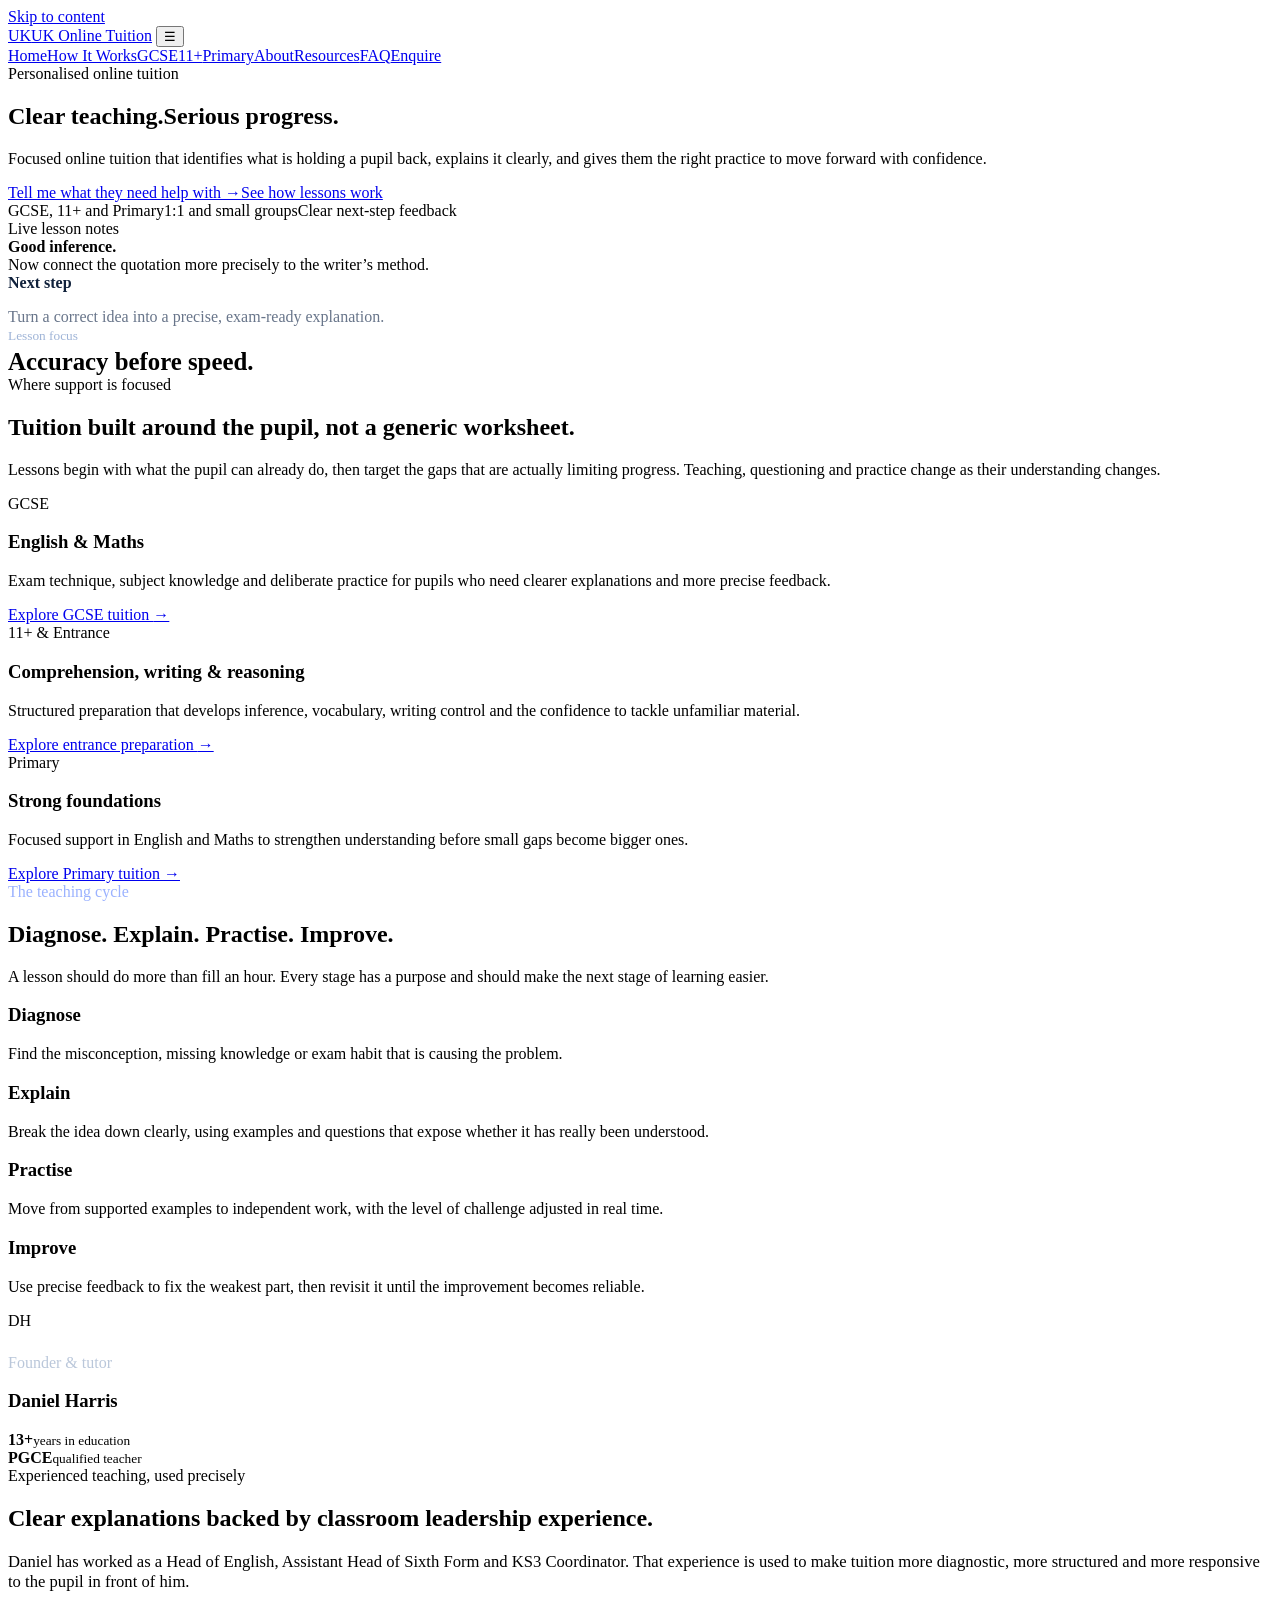
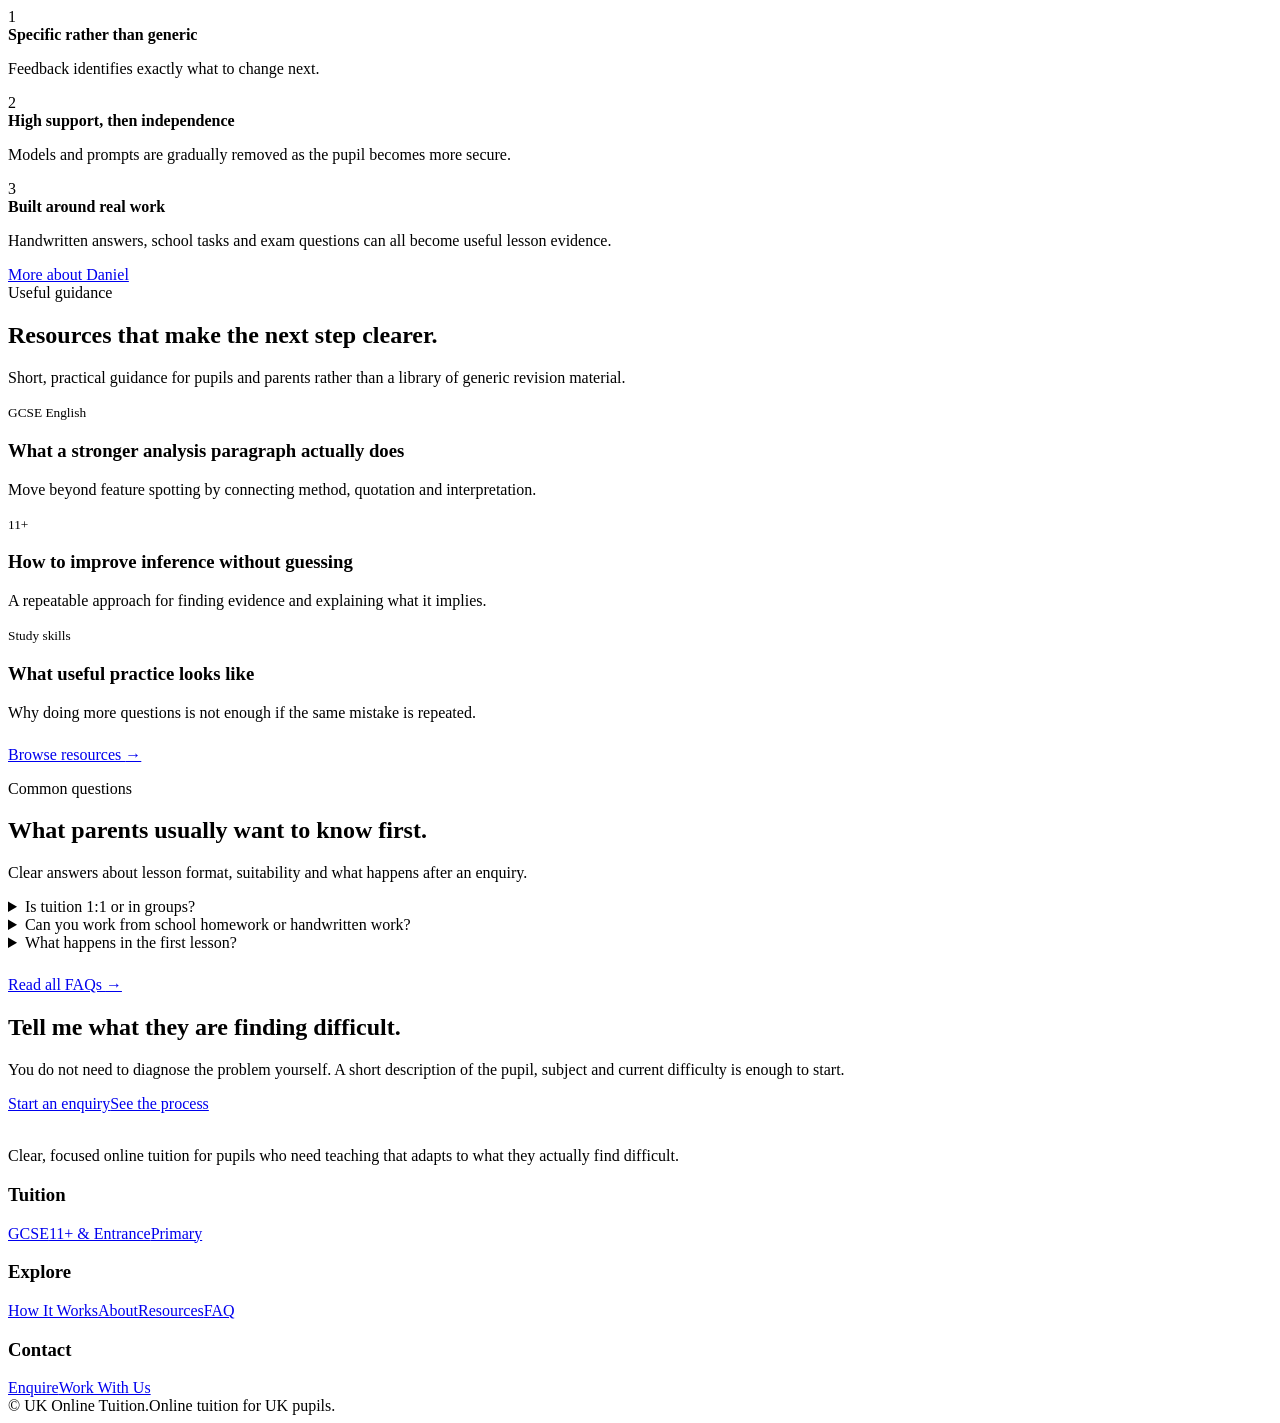
==== index.html @ 7f493481 "Add standalone homepage" ====
<!doctype html><html lang="en-GB"><head>
<meta charset="utf-8"><meta name="viewport" content="width=device-width,initial-scale=1">
<title>Online Tuition UK | GCSE, 11+ & Primary | UK Online Tuition</title><meta name="description" content="Personalised online tuition for UK pupils across GCSE, 11+ and Primary, with clear explanations, deliberate practice and precise next-step feedback.">
<meta name="robots" content="noindex,nofollow">
<link rel="canonical" href="https://www.ukonlinetuition.co.uk/">
<meta property="og:type" content="website"><meta property="og:title" content="Online Tuition UK | GCSE, 11+ & Primary | UK Online Tuition"><meta property="og:description" content="Personalised online tuition for UK pupils across GCSE, 11+ and Primary, with clear explanations, deliberate practice and precise next-step feedback."><meta property="og:url" content="https://www.ukonlinetuition.co.uk/">
<meta name="twitter:card" content="summary"><meta name="twitter:title" content="Online Tuition UK | GCSE, 11+ & Primary | UK Online Tuition"><meta name="twitter:description" content="Personalised online tuition for UK pupils across GCSE, 11+ and Primary, with clear explanations, deliberate practice and precise next-step feedback.">
<link rel="stylesheet" href="assets/styles.css"><meta name="theme-color" content="#10213b">
<script type="application/ld+json">{"@context":"https://schema.org","@type":"EducationalOrganization","name":"UK Online Tuition","url":"https://www.ukonlinetuition.co.uk/","description":"Personalised online tuition for UK pupils across GCSE, 11+ and Primary."}</script>
</head><body><a class="skip-link" href="#main">Skip to content</a>
<header class="site-header"><div class="container nav-wrap">
<a class="brand" href="./"><span class="brand-mark">UK</span><span>UK Online Tuition</span></a>
<button class="menu-toggle" aria-expanded="false" aria-controls="main-nav" aria-label="Open navigation">☰</button>
<nav class="main-nav" id="main-nav" aria-label="Main navigation"><a href="./" aria-current="page">Home</a><a href="how-it-works/">How It Works</a><a href="gcse/">GCSE</a><a href="11-plus/">11+</a><a href="primary/">Primary</a><a href="about/">About</a><a href="resources/">Resources</a><a href="faq/">FAQ</a><a class="nav-cta" href="contact/">Enquire</a></nav>
</div></header><main id="main">
<section class="hero"><div class="container hero-grid"><div class="reveal"><div class="eyebrow">Personalised online tuition</div><h1>Clear teaching.<span>Serious progress.</span></h1><p class="lede">Focused online tuition that identifies what is holding a pupil back, explains it clearly, and gives them the right practice to move forward with confidence.</p><div class="hero-actions"><a class="btn btn-primary" href="contact/">Tell me what they need help with →</a><a class="btn btn-secondary" href="how-it-works/">See how lessons work</a></div><div class="micro-proof"><span>GCSE, 11+ and Primary</span><span>1:1 and small groups</span><span>Clear next-step feedback</span></div></div>
<div class="workspace reveal delay-1" aria-label="Illustration of an online tuition workspace"><div class="workspace-card workspace-main"><div class="workspace-toolbar"><i class="dot"></i><i class="dot"></i><i class="dot"></i></div><span class="feedback-chip">Live lesson notes</span><div class="student-line"></div><div class="student-line"></div><div class="student-line short"></div><div class="annotation"><strong>Good inference.</strong><br>Now connect the quotation more precisely to the writer’s method.</div><div class="student-line"></div><div class="student-line short"></div></div><div class="workspace-card workspace-note"><strong style="color:#10213b">Next step</strong><p style="margin-bottom:0;color:#68758a">Turn a correct idea into a precise, exam-ready explanation.</p></div><div class="workspace-card workspace-score"><small style="color:#9fb4d7">Lesson focus</small><strong style="display:block;font-family:Georgia,serif;font-size:1.55rem;margin-top:4px">Accuracy before speed.</strong></div></div></div></section>
<section class="section"><div class="container"><div class="section-head reveal"><div><div class="eyebrow">Where support is focused</div><h2>Tuition built around the pupil, not a generic worksheet.</h2></div><p>Lessons begin with what the pupil can already do, then target the gaps that are actually limiting progress. Teaching, questioning and practice change as their understanding changes.</p></div><div class="cards"><article class="card focus-card reveal"><span class="card-kicker">GCSE</span><h3>English & Maths</h3><p>Exam technique, subject knowledge and deliberate practice for pupils who need clearer explanations and more precise feedback.</p><a class="arrow-link" href="gcse/">Explore GCSE tuition <span>→</span></a></article><article class="card focus-card reveal delay-1"><span class="card-kicker">11+ & Entrance</span><h3>Comprehension, writing & reasoning</h3><p>Structured preparation that develops inference, vocabulary, writing control and the confidence to tackle unfamiliar material.</p><a class="arrow-link" href="11-plus/">Explore entrance preparation <span>→</span></a></article><article class="card focus-card reveal delay-2"><span class="card-kicker">Primary</span><h3>Strong foundations</h3><p>Focused support in English and Maths to strengthen understanding before small gaps become bigger ones.</p><a class="arrow-link" href="primary/">Explore Primary tuition <span>→</span></a></article></div></div></section>
<section class="section navy"><div class="container"><div class="section-head reveal"><div><div class="eyebrow" style="color:#9bb2ff">The teaching cycle</div><h2>Diagnose. Explain. Practise. Improve.</h2></div><p>A lesson should do more than fill an hour. Every stage has a purpose and should make the next stage of learning easier.</p></div><div class="process"><article class="step reveal"><h3>Diagnose</h3><p>Find the misconception, missing knowledge or exam habit that is causing the problem.</p></article><article class="step reveal delay-1"><h3>Explain</h3><p>Break the idea down clearly, using examples and questions that expose whether it has really been understood.</p></article><article class="step reveal delay-2"><h3>Practise</h3><p>Move from supported examples to independent work, with the level of challenge adjusted in real time.</p></article><article class="step reveal delay-3"><h3>Improve</h3><p>Use precise feedback to fix the weakest part, then revisit it until the improvement becomes reliable.</p></article></div></div></section>
<section class="section alt"><div class="container split"><div class="founder-panel reveal"><div><div class="founder-monogram">DH</div><p style="color:#bac7da;margin-top:24px">Founder & tutor</p><h3>Daniel Harris</h3></div><div class="stat-row"><div class="stat"><strong>13+</strong><small>years in education</small></div><div class="stat"><strong>PGCE</strong><small>qualified teacher</small></div></div></div><div class="reveal delay-1"><div class="eyebrow">Experienced teaching, used precisely</div><h2>Clear explanations backed by classroom leadership experience.</h2><p class="lede" style="font-size:1.04rem">Daniel has worked as a Head of English, Assistant Head of Sixth Form and KS3 Coordinator. That experience is used to make tuition more diagnostic, more structured and more responsive to the pupil in front of him.</p><div class="feature-list"><div class="feature"><span class="feature-icon">1</span><div><strong>Specific rather than generic</strong><p>Feedback identifies exactly what to change next.</p></div></div><div class="feature"><span class="feature-icon">2</span><div><strong>High support, then independence</strong><p>Models and prompts are gradually removed as the pupil becomes more secure.</p></div></div><div class="feature"><span class="feature-icon">3</span><div><strong>Built around real work</strong><p>Handwritten answers, school tasks and exam questions can all become useful lesson evidence.</p></div></div></div><a class="btn btn-secondary" href="about/">More about Daniel</a></div></div></section>
<section class="section"><div class="container"><div class="section-head reveal"><div><div class="eyebrow">Useful guidance</div><h2>Resources that make the next step clearer.</h2></div><p>Short, practical guidance for pupils and parents rather than a library of generic revision material.</p></div><div class="resource-grid"><article class="resource reveal"><small>GCSE English</small><h3>What a stronger analysis paragraph actually does</h3><p>Move beyond feature spotting by connecting method, quotation and interpretation.</p></article><article class="resource reveal delay-1"><small>11+</small><h3>How to improve inference without guessing</h3><p>A repeatable approach for finding evidence and explaining what it implies.</p></article><article class="resource reveal delay-2"><small>Study skills</small><h3>What useful practice looks like</h3><p>Why doing more questions is not enough if the same mistake is repeated.</p></article></div><p style="margin-top:24px"><a class="arrow-link" href="resources/">Browse resources <span>→</span></a></p></div></section>
<section class="section alt"><div class="container"><div class="section-head reveal"><div><div class="eyebrow">Common questions</div><h2>What parents usually want to know first.</h2></div><p>Clear answers about lesson format, suitability and what happens after an enquiry.</p></div><div class="faq-list"><details class="faq-item reveal"><summary>Is tuition 1:1 or in groups?</summary><p>Both formats are possible. The right choice depends on the pupil, subject and available group fit. Small groups are kept focused so pupils still receive direct feedback.</p></details><details class="faq-item reveal"><summary>Can you work from school homework or handwritten work?</summary><p>Yes. Existing work is often useful diagnostic evidence because it shows how the pupil is currently approaching a task, not just whether an answer is right or wrong.</p></details><details class="faq-item reveal"><summary>What happens in the first lesson?</summary><p>The first lesson is used to establish the pupil’s current level, identify the highest-value priorities and begin teaching immediately rather than spending the whole session on a formal assessment.</p></details></div><p style="margin-top:24px"><a class="arrow-link" href="faq/">Read all FAQs <span>→</span></a></p></div></section>
<section class="section"><div class="container"><div class="cta-band reveal"><div><h2>Tell me what they are finding difficult.</h2><p>You do not need to diagnose the problem yourself. A short description of the pupil, subject and current difficulty is enough to start.</p></div><div class="cta-actions"><a class="btn btn-primary" href="contact/">Start an enquiry</a><a class="btn btn-secondary" href="how-it-works/">See the process</a></div></div></div></section>
</main><footer class="site-footer"><div class="container"><div class="footer-grid"><div class="footer-brand"><div class="brand" style="color:white"><span class="brand-mark">UK</span><span>UK Online Tuition</span></div><p>Clear, focused online tuition for pupils who need teaching that adapts to what they actually find difficult.</p></div><div><h3>Tuition</h3><a href="gcse/">GCSE</a><a href="11-plus/">11+ & Entrance</a><a href="primary/">Primary</a></div><div><h3>Explore</h3><a href="how-it-works/">How It Works</a><a href="about/">About</a><a href="resources/">Resources</a><a href="faq/">FAQ</a></div><div><h3>Contact</h3><a href="contact/">Enquire</a><a href="work-with-us/">Work With Us</a></div></div><div class="footer-bottom"><span>© <span data-year></span> UK Online Tuition.</span><span>Online tuition for UK pupils.</span></div></div></footer><script src="assets/main.js" defer></script></body></html>
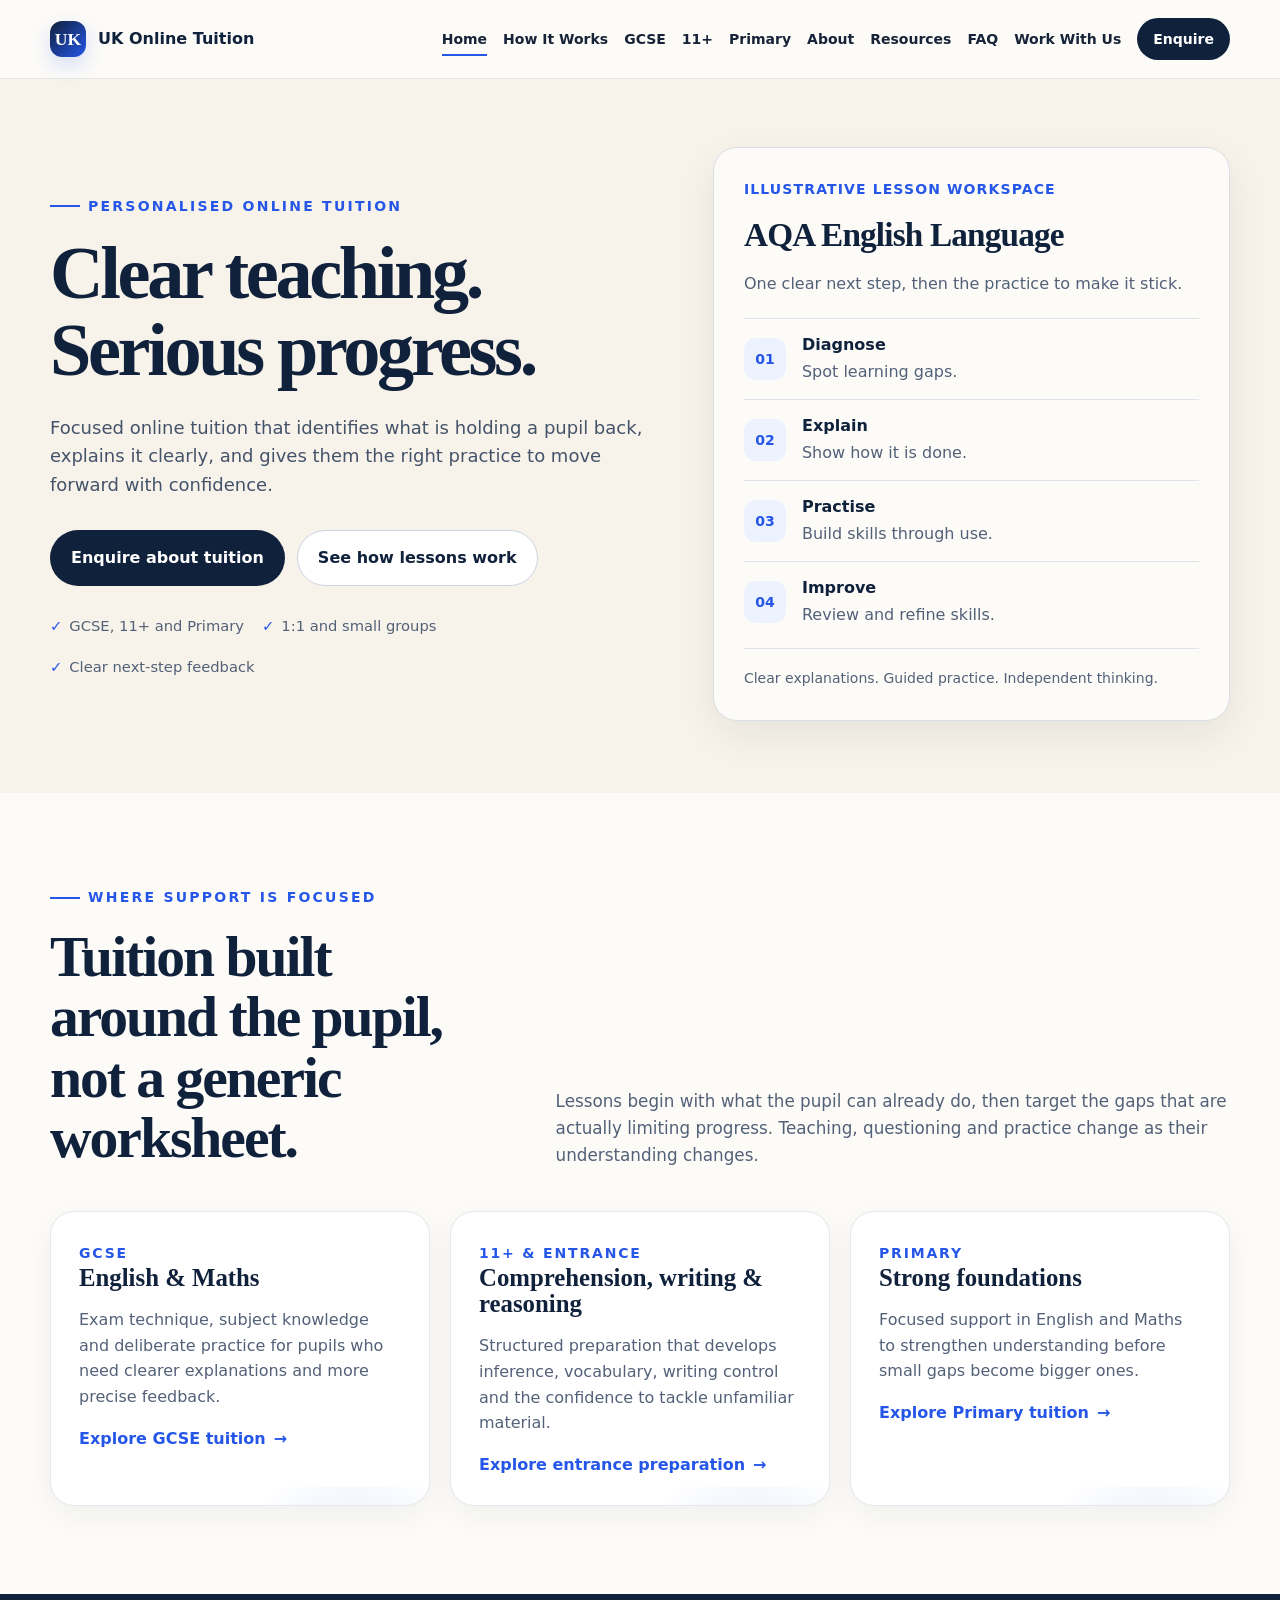
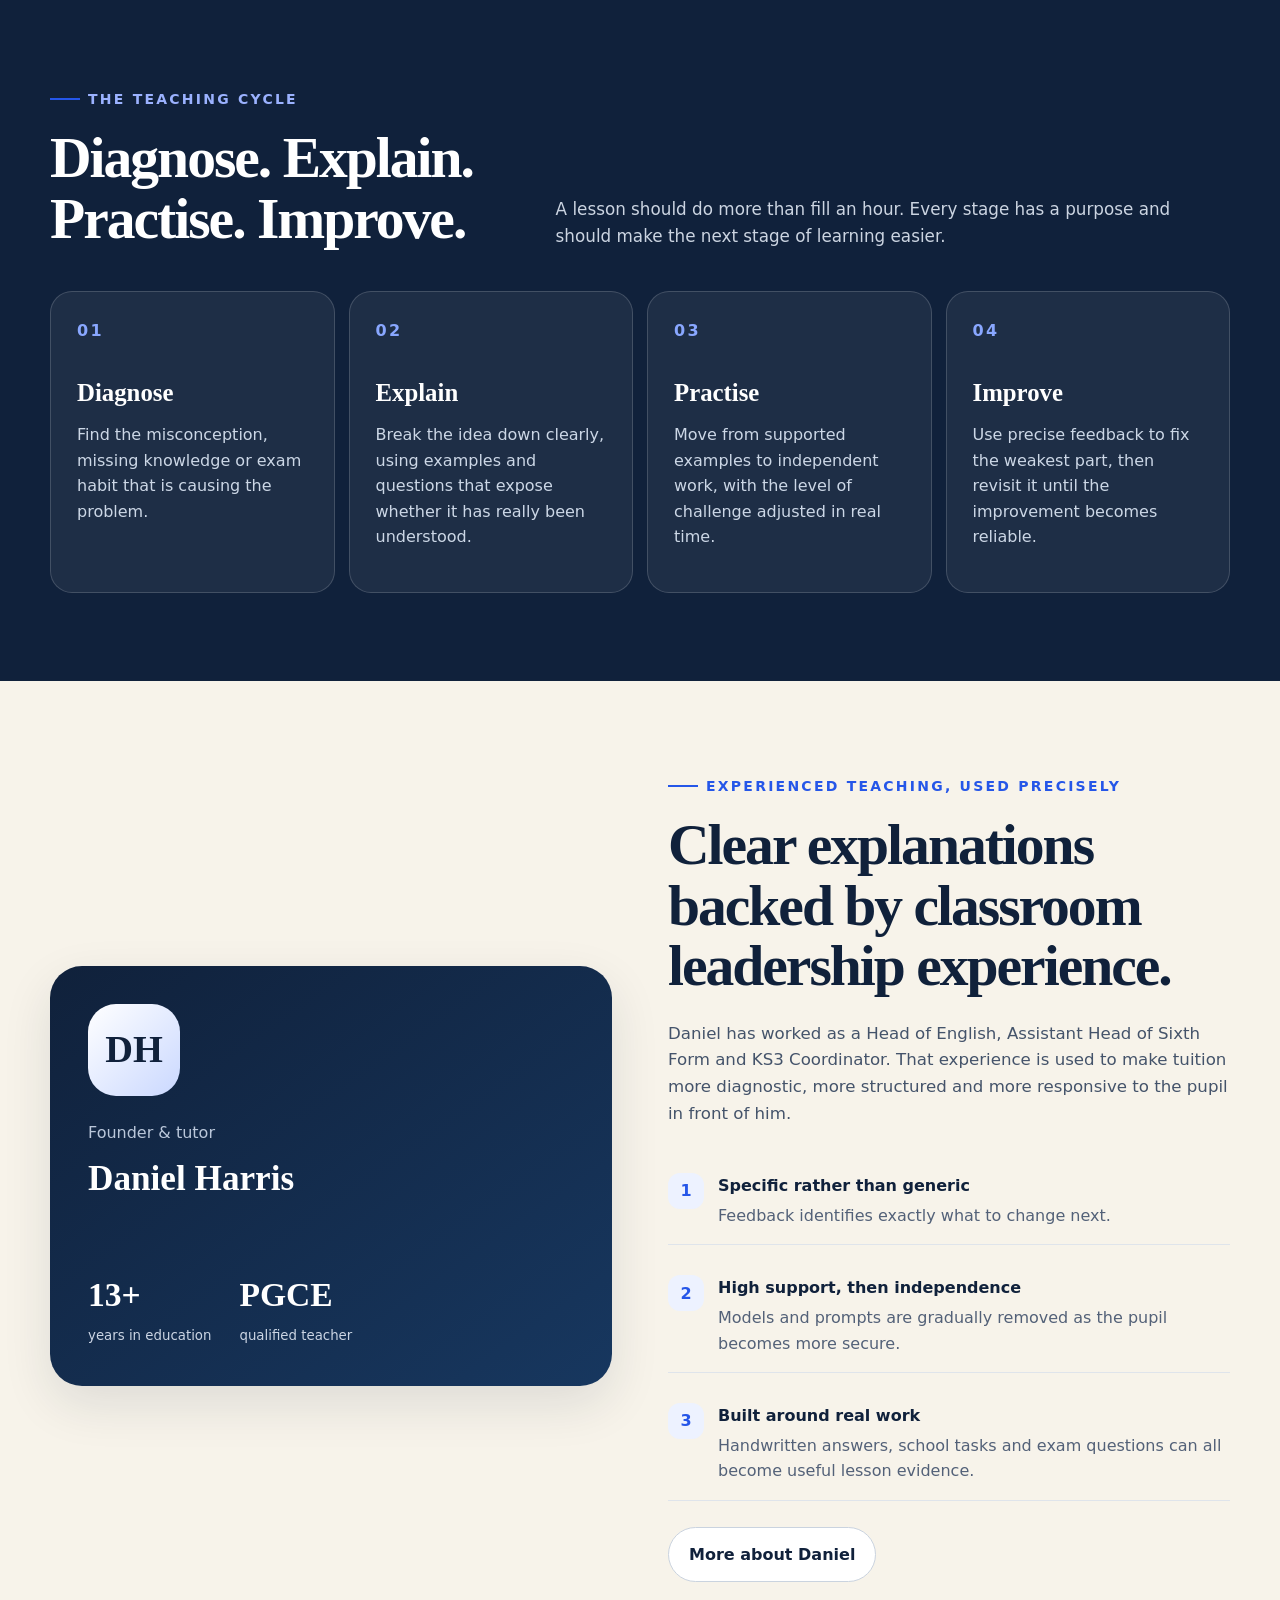
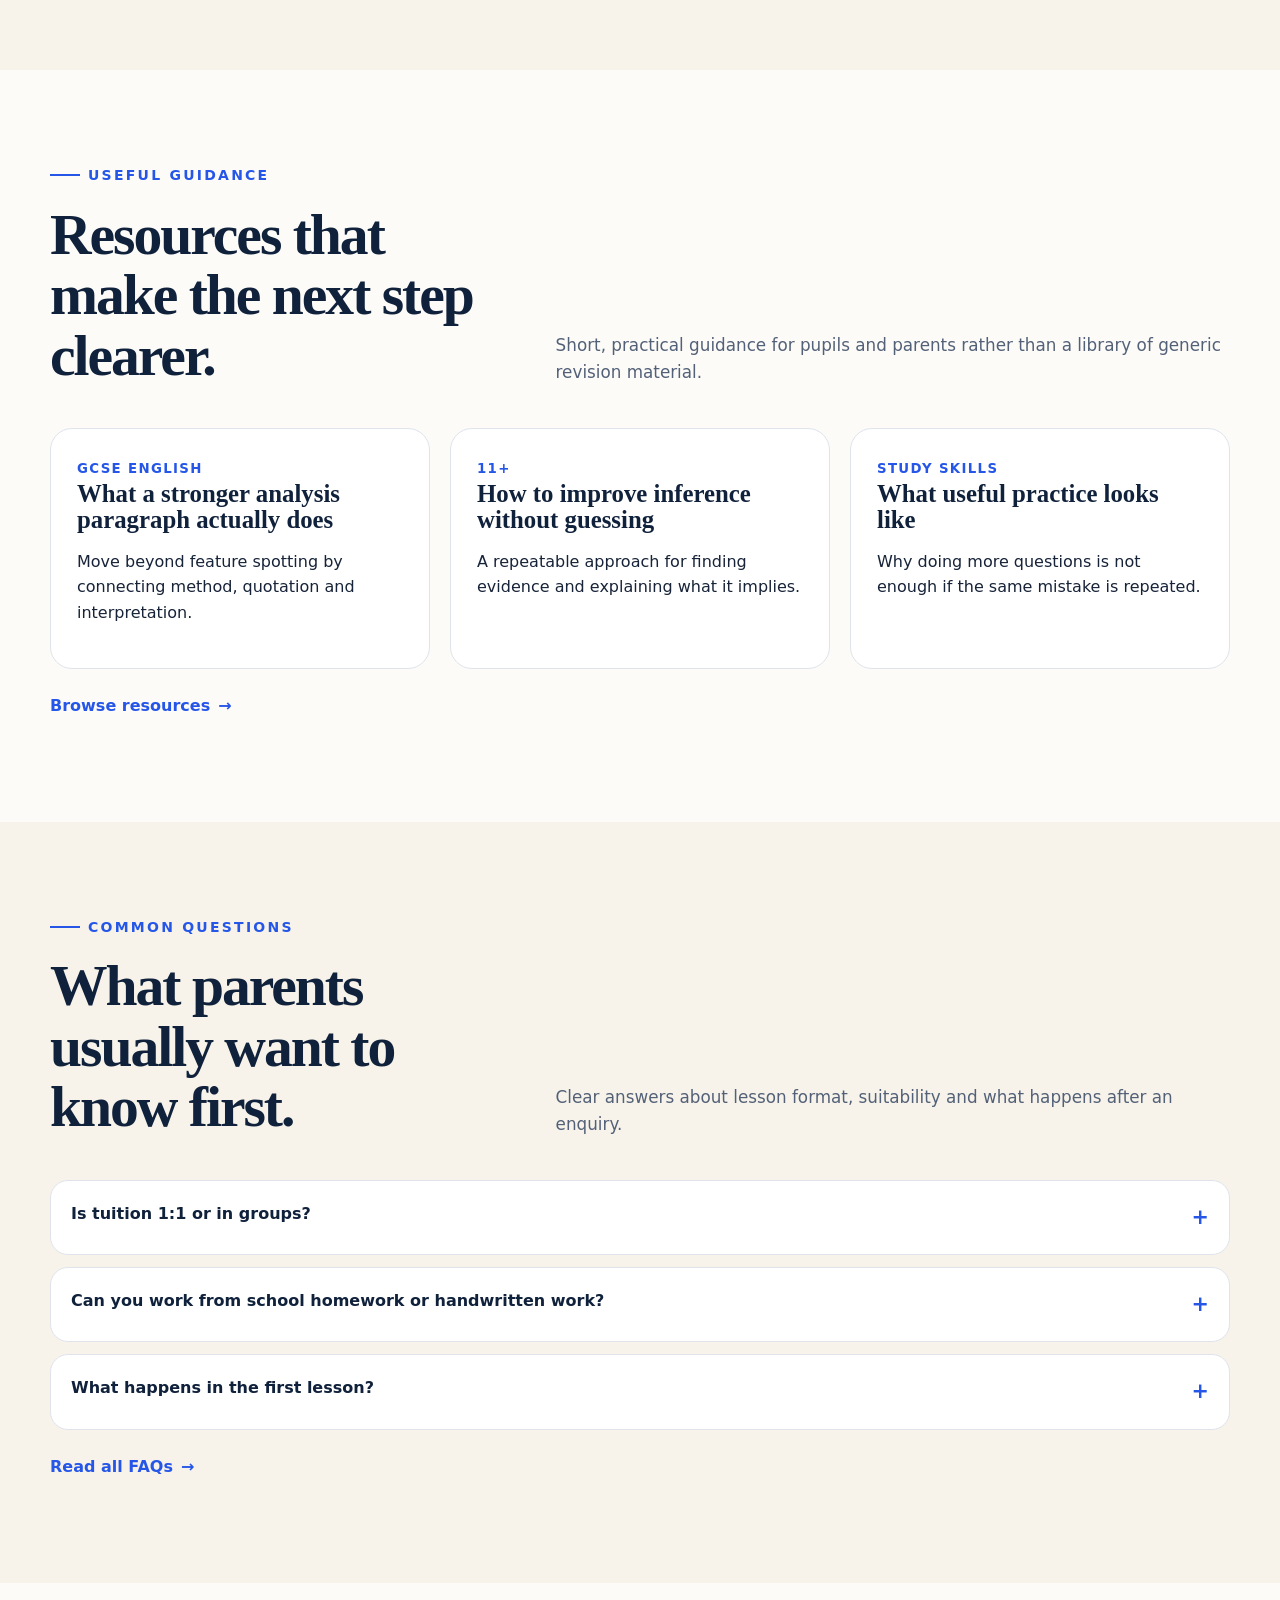
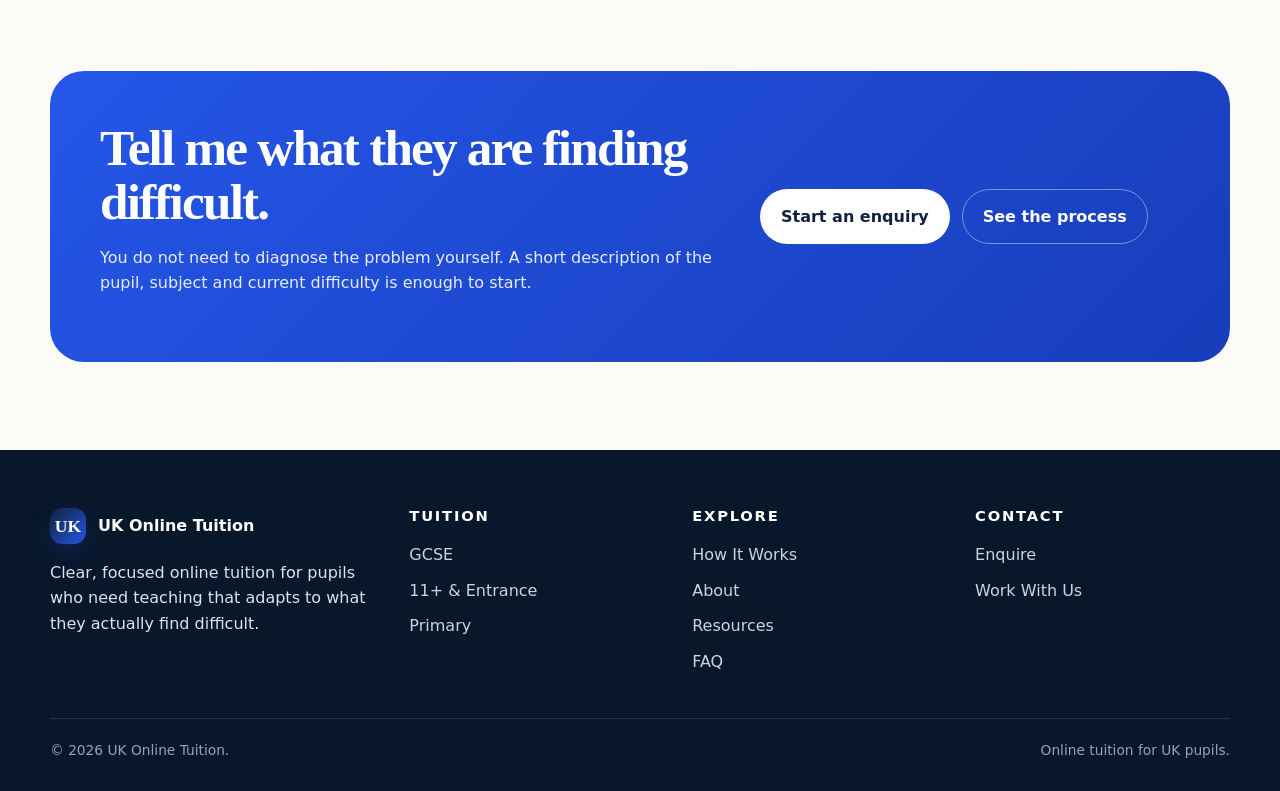
==== commit 1dd635f8: "Build unpublished responsive tuition draft with safe preview form" ====
--- a/index.html
+++ b/index.html
@@ -7,14 +7,25 @@
 <meta name="twitter:card" content="summary"><meta name="twitter:title" content="Online Tuition UK | GCSE, 11+ & Primary | UK Online Tuition"><meta name="twitter:description" content="Personalised online tuition for UK pupils across GCSE, 11+ and Primary, with clear explanations, deliberate practice and precise next-step feedback.">
 <link rel="stylesheet" href="assets/styles.css"><meta name="theme-color" content="#10213b">
 <script type="application/ld+json">{"@context":"https://schema.org","@type":"EducationalOrganization","name":"UK Online Tuition","url":"https://www.ukonlinetuition.co.uk/","description":"Personalised online tuition for UK pupils across GCSE, 11+ and Primary."}</script>
-</head><body><a class="skip-link" href="#main">Skip to content</a>
+<link rel="icon" href="./assets/favicon.svg" type="image/svg+xml"></head><body><a class="skip-link" href="#main">Skip to content</a>
 <header class="site-header"><div class="container nav-wrap">
 <a class="brand" href="./"><span class="brand-mark">UK</span><span>UK Online Tuition</span></a>
 <button class="menu-toggle" aria-expanded="false" aria-controls="main-nav" aria-label="Open navigation">☰</button>
-<nav class="main-nav" id="main-nav" aria-label="Main navigation"><a href="./" aria-current="page">Home</a><a href="how-it-works/">How It Works</a><a href="gcse/">GCSE</a><a href="11-plus/">11+</a><a href="primary/">Primary</a><a href="about/">About</a><a href="resources/">Resources</a><a href="faq/">FAQ</a><a class="nav-cta" href="contact/">Enquire</a></nav>
+<nav class="main-nav" id="main-nav" aria-label="Main navigation"><a href="./" aria-current="page">Home</a><a href="how-it-works/">How It Works</a><a href="gcse/">GCSE</a><a href="11-plus/">11+</a><a href="primary/">Primary</a><a href="about/">About</a><a href="resources/">Resources</a><a href="faq/">FAQ</a><a href="./work-with-us/">Work With Us</a><a class="nav-cta" href="contact/">Enquire</a></nav>
 </div></header><main id="main">
-<section class="hero"><div class="container hero-grid"><div class="reveal"><div class="eyebrow">Personalised online tuition</div><h1>Clear teaching.<span>Serious progress.</span></h1><p class="lede">Focused online tuition that identifies what is holding a pupil back, explains it clearly, and gives them the right practice to move forward with confidence.</p><div class="hero-actions"><a class="btn btn-primary" href="contact/">Tell me what they need help with →</a><a class="btn btn-secondary" href="how-it-works/">See how lessons work</a></div><div class="micro-proof"><span>GCSE, 11+ and Primary</span><span>1:1 and small groups</span><span>Clear next-step feedback</span></div></div>
-<div class="workspace reveal delay-1" aria-label="Illustration of an online tuition workspace"><div class="workspace-card workspace-main"><div class="workspace-toolbar"><i class="dot"></i><i class="dot"></i><i class="dot"></i></div><span class="feedback-chip">Live lesson notes</span><div class="student-line"></div><div class="student-line"></div><div class="student-line short"></div><div class="annotation"><strong>Good inference.</strong><br>Now connect the quotation more precisely to the writer’s method.</div><div class="student-line"></div><div class="student-line short"></div></div><div class="workspace-card workspace-note"><strong style="color:#10213b">Next step</strong><p style="margin-bottom:0;color:#68758a">Turn a correct idea into a precise, exam-ready explanation.</p></div><div class="workspace-card workspace-score"><small style="color:#9fb4d7">Lesson focus</small><strong style="display:block;font-family:Georgia,serif;font-size:1.55rem;margin-top:4px">Accuracy before speed.</strong></div></div></div></section>
+<section class="hero"><div class="container hero-grid"><div class="reveal"><div class="eyebrow">Personalised online tuition</div><h1>Clear teaching.<span>Serious progress.</span></h1><p class="lede">Focused online tuition that identifies what is holding a pupil back, explains it clearly, and gives them the right practice to move forward with confidence.</p><div class="hero-actions"><a class="btn btn-primary" href="contact/">Enquire about tuition</a><a class="btn btn-secondary" href="how-it-works/">See how lessons work</a></div><div class="micro-proof"><span>GCSE, 11+ and Primary</span><span>1:1 and small groups</span><span>Clear next-step feedback</span></div></div>
+<aside class="lesson-card" aria-labelledby="lesson-title">
+  <p class="lesson-eyebrow">Illustrative lesson workspace</p>
+  <h2 id="lesson-title">AQA English Language</h2>
+  <p class="lesson-intro">One clear next step, then the practice to make it stick.</p>
+  <ol class="lesson-steps">
+    <li><span class="lesson-number" aria-hidden="true">01</span><div><h3>Diagnose</h3><p>Spot learning gaps.</p></div></li>
+    <li><span class="lesson-number" aria-hidden="true">02</span><div><h3>Explain</h3><p>Show how it is done.</p></div></li>
+    <li><span class="lesson-number" aria-hidden="true">03</span><div><h3>Practise</h3><p>Build skills through use.</p></div></li>
+    <li><span class="lesson-number" aria-hidden="true">04</span><div><h3>Improve</h3><p>Review and refine skills.</p></div></li>
+  </ol>
+  <p class="lesson-note">Clear explanations. Guided practice. Independent thinking.</p>
+</aside></div></section>
 <section class="section"><div class="container"><div class="section-head reveal"><div><div class="eyebrow">Where support is focused</div><h2>Tuition built around the pupil, not a generic worksheet.</h2></div><p>Lessons begin with what the pupil can already do, then target the gaps that are actually limiting progress. Teaching, questioning and practice change as their understanding changes.</p></div><div class="cards"><article class="card focus-card reveal"><span class="card-kicker">GCSE</span><h3>English & Maths</h3><p>Exam technique, subject knowledge and deliberate practice for pupils who need clearer explanations and more precise feedback.</p><a class="arrow-link" href="gcse/">Explore GCSE tuition <span>→</span></a></article><article class="card focus-card reveal delay-1"><span class="card-kicker">11+ & Entrance</span><h3>Comprehension, writing & reasoning</h3><p>Structured preparation that develops inference, vocabulary, writing control and the confidence to tackle unfamiliar material.</p><a class="arrow-link" href="11-plus/">Explore entrance preparation <span>→</span></a></article><article class="card focus-card reveal delay-2"><span class="card-kicker">Primary</span><h3>Strong foundations</h3><p>Focused support in English and Maths to strengthen understanding before small gaps become bigger ones.</p><a class="arrow-link" href="primary/">Explore Primary tuition <span>→</span></a></article></div></div></section>
 <section class="section navy"><div class="container"><div class="section-head reveal"><div><div class="eyebrow" style="color:#9bb2ff">The teaching cycle</div><h2>Diagnose. Explain. Practise. Improve.</h2></div><p>A lesson should do more than fill an hour. Every stage has a purpose and should make the next stage of learning easier.</p></div><div class="process"><article class="step reveal"><h3>Diagnose</h3><p>Find the misconception, missing knowledge or exam habit that is causing the problem.</p></article><article class="step reveal delay-1"><h3>Explain</h3><p>Break the idea down clearly, using examples and questions that expose whether it has really been understood.</p></article><article class="step reveal delay-2"><h3>Practise</h3><p>Move from supported examples to independent work, with the level of challenge adjusted in real time.</p></article><article class="step reveal delay-3"><h3>Improve</h3><p>Use precise feedback to fix the weakest part, then revisit it until the improvement becomes reliable.</p></article></div></div></section>
 <section class="section alt"><div class="container split"><div class="founder-panel reveal"><div><div class="founder-monogram">DH</div><p style="color:#bac7da;margin-top:24px">Founder & tutor</p><h3>Daniel Harris</h3></div><div class="stat-row"><div class="stat"><strong>13+</strong><small>years in education</small></div><div class="stat"><strong>PGCE</strong><small>qualified teacher</small></div></div></div><div class="reveal delay-1"><div class="eyebrow">Experienced teaching, used precisely</div><h2>Clear explanations backed by classroom leadership experience.</h2><p class="lede" style="font-size:1.04rem">Daniel has worked as a Head of English, Assistant Head of Sixth Form and KS3 Coordinator. That experience is used to make tuition more diagnostic, more structured and more responsive to the pupil in front of him.</p><div class="feature-list"><div class="feature"><span class="feature-icon">1</span><div><strong>Specific rather than generic</strong><p>Feedback identifies exactly what to change next.</p></div></div><div class="feature"><span class="feature-icon">2</span><div><strong>High support, then independence</strong><p>Models and prompts are gradually removed as the pupil becomes more secure.</p></div></div><div class="feature"><span class="feature-icon">3</span><div><strong>Built around real work</strong><p>Handwritten answers, school tasks and exam questions can all become useful lesson evidence.</p></div></div></div><a class="btn btn-secondary" href="about/">More about Daniel</a></div></div></section>
--- a/assets/styles.css
+++ b/assets/styles.css
@@ -0,0 +1,35 @@
+:root{--navy:#10213b;--blue:#2556e8;--cream:#f7f3ea;--paper:#fcfbf8;--ink:#172338;--muted:#536178;--line:#dfe4eb;--white:#fff;--radius:24px;--shadow:0 18px 50px rgba(16,33,59,.11);--max:1180px;--serif:Georgia,'Times New Roman',serif;--sans:Inter,ui-sans-serif,system-ui,-apple-system,BlinkMacSystemFont,'Segoe UI',sans-serif}*{box-sizing:border-box}html{scroll-behavior:smooth}body{margin:0;background:var(--paper);color:var(--ink);font-family:var(--sans);line-height:1.6}img{max-width:100%;display:block}a{color:inherit;text-decoration:none}button,input,select,textarea{font:inherit}.skip-link{position:fixed;left:12px;top:-60px;background:var(--navy);color:#fff;padding:.75rem 1rem;border-radius:12px;z-index:999}.skip-link:focus{top:12px}.container{width:min(calc(100% - 40px),var(--max));margin:auto}.site-header{position:sticky;top:0;z-index:50;background:rgba(252,251,248,.92);backdrop-filter:blur(18px);border-bottom:1px solid rgba(16,33,59,.08)}.nav-wrap{height:78px;display:flex;align-items:center;gap:28px}.brand{display:flex;align-items:center;gap:12px;font-weight:800;color:var(--navy);margin-right:auto}.brand-mark{width:36px;height:36px;border-radius:12px;background:linear-gradient(135deg,var(--navy),var(--blue));display:grid;place-items:center;color:#fff;font-family:var(--serif);font-size:1.1rem;box-shadow:0 8px 20px rgba(37,86,232,.18)}.main-nav{display:flex;align-items:center;gap:24px;font-size:.95rem;font-weight:650}.main-nav a{position:relative;padding:8px 0}.main-nav a:after{content:"";position:absolute;left:0;right:100%;bottom:2px;height:2px;background:var(--blue);transition:right .25s ease}.main-nav a:hover:after,.main-nav a:focus-visible:after,.main-nav a[aria-current="page"]:after{right:0}.nav-cta{background:var(--navy);color:#fff;padding:12px 18px;border-radius:999px!important}.nav-cta:after{display:none!important}.menu-toggle{display:none;border:0;background:transparent;padding:10px;border-radius:10px;color:var(--navy)}.hero{padding:76px 0 42px;overflow:hidden;background:radial-gradient(circle at 85% 10%,rgba(37,86,232,.11),transparent 34%),linear-gradient(180deg,#fff 0%,var(--paper) 100%)}.hero-grid{display:grid;grid-template-columns:1.05fr .95fr;gap:64px;align-items:center}.eyebrow{display:inline-flex;align-items:center;gap:8px;text-transform:uppercase;letter-spacing:.16em;font-size:.875rem;font-weight:800;color:var(--blue);margin-bottom:18px}.eyebrow:before{content:"";width:30px;height:2px;background:var(--blue)}h1,h2,h3{font-family:var(--serif);line-height:1.05;color:var(--navy);margin:0}h1{font-size:clamp(3.25rem,7vw,6.2rem);letter-spacing:-.045em}h2{font-size:clamp(2.2rem,4.5vw,4.15rem);letter-spacing:-.035em}h3{font-size:1.55rem}.hero h1 span{color:var(--blue);display:block}.lede{font-size:1.18rem;color:#44536a;max-width:660px;margin:24px 0 30px}.hero-actions,.cta-actions{display:flex;gap:12px;flex-wrap:wrap}.btn{display:inline-flex;align-items:center;justify-content:center;gap:8px;padding:14px 20px;border-radius:999px;border:1px solid transparent;font-weight:760;transition:transform .2s ease,box-shadow .2s ease,background .2s ease}.btn:hover{transform:translateY(-2px)}.btn-primary{background:var(--blue);color:#fff;box-shadow:0 12px 28px rgba(37,86,232,.22)}.btn-secondary{background:#fff;border-color:#cad3df;color:var(--navy)}.micro-proof{display:flex;gap:18px;flex-wrap:wrap;margin-top:28px;color:var(--muted);font-size:.92rem}.micro-proof span:before{content:"✓";color:var(--blue);font-weight:900;margin-right:7px}.workspace{position:relative;min-height:520px}.workspace-card{position:absolute;border:1px solid rgba(16,33,59,.1);background:rgba(255,255,255,.94);border-radius:22px;box-shadow:var(--shadow);padding:20px}.workspace-main{inset:30px 18px 42px 0;transform:rotate(-1deg)}.workspace-note{width:220px;right:-10px;top:0;transform:rotate(4deg)}.workspace-score{width:205px;right:0;bottom:8px;transform:rotate(-3deg);background:var(--navy);color:#fff}.workspace-toolbar{display:flex;gap:8px;border-bottom:1px solid var(--line);padding-bottom:14px;margin-bottom:18px}.dot{width:10px;height:10px;border-radius:50%;background:#c9d2df}.dot:nth-child(2){background:#9ab4ff}.dot:nth-child(3){background:var(--blue)}.student-line{height:10px;background:#eef1f5;border-radius:8px;margin:12px 0}.student-line.short{width:62%}.annotation{border-left:3px solid var(--blue);padding:10px 12px;background:#f2f6ff;border-radius:0 12px 12px 0;margin:18px 0;color:#294372;font-size:.9rem}.feedback-chip{display:inline-block;padding:7px 10px;background:#e8efff;color:#183b91;border-radius:999px;font-size:.8rem;font-weight:800}.section{padding:88px 0}.section.alt{background:var(--cream)}.section.navy{background:var(--navy);color:#fff}.section.navy h2,.section.navy h3{color:#fff}.section-head{display:grid;grid-template-columns:.8fr 1.2fr;gap:56px;align-items:end;margin-bottom:42px}.section-head p{margin:0;color:var(--muted);font-size:1.05rem}.section.navy .section-head p{color:#cbd4e1}.cards{display:grid;grid-template-columns:repeat(3,1fr);gap:20px}.card{position:relative;background:#fff;border:1px solid rgba(16,33,59,.1);border-radius:var(--radius);padding:28px;box-shadow:0 10px 30px rgba(16,33,59,.05);transition:transform .25s ease,box-shadow .25s ease}.card:hover{transform:translateY(-6px);box-shadow:var(--shadow)}.card-kicker{font-size:.875rem;font-weight:850;color:var(--blue);text-transform:uppercase;letter-spacing:.13em}.card p{color:var(--muted)}.arrow-link{font-weight:800;color:var(--blue);display:inline-flex;gap:8px;align-items:center}.arrow-link span{transition:transform .2s ease}.arrow-link:hover span{transform:translateX(4px)}.process{display:grid;grid-template-columns:repeat(4,1fr);gap:14px;counter-reset:step}.step{counter-increment:step;padding:26px;border-radius:22px;border:1px solid rgba(255,255,255,.16);background:rgba(255,255,255,.06);min-height:250px}.step:before{content:"0" counter(step);display:block;color:#89a7ff;font-weight:900;letter-spacing:.14em;margin-bottom:36px}.step p{color:#ccd7e6}.split{display:grid;grid-template-columns:1fr 1fr;gap:56px;align-items:center}.feature-list{display:grid;gap:14px;margin:26px 0}.feature{display:flex;gap:14px;align-items:flex-start;padding:16px 0;border-bottom:1px solid var(--line)}.feature strong{color:var(--navy);display:block}.feature p{margin:4px 0 0;color:var(--muted)}.feature-icon{width:36px;height:36px;border-radius:12px;background:#edf2ff;color:var(--blue);display:grid;place-items:center;flex:0 0 auto;font-weight:900}.founder-panel{background:linear-gradient(145deg,var(--navy),#17375f);color:#fff;border-radius:32px;padding:38px;min-height:420px;display:flex;flex-direction:column;justify-content:space-between;box-shadow:var(--shadow)}.founder-panel h3{color:#fff;font-size:2.2rem}.founder-monogram{width:92px;height:92px;border-radius:28px;background:linear-gradient(135deg,#fff,#cad8ff);display:grid;place-items:center;color:var(--navy);font-family:var(--serif);font-size:2.4rem;font-weight:700}.stat-row{display:flex;gap:28px;flex-wrap:wrap}.stat strong{font-family:var(--serif);font-size:2.1rem;display:block}.stat small{color:#cbd5e4}.resource-grid{display:grid;grid-template-columns:repeat(3,1fr);gap:20px}.resource{padding:26px;border-radius:22px;background:#fff;border:1px solid var(--line)}.resource small{font-weight:800;color:var(--blue);text-transform:uppercase;letter-spacing:.1em}.faq-list{display:grid;gap:12px}.faq-item{background:#fff;border:1px solid var(--line);border-radius:18px;padding:0 20px}.faq-item summary{cursor:pointer;padding:20px 0;font-weight:780;color:var(--navy);list-style:none;display:flex;justify-content:space-between;gap:20px}.faq-item summary::-webkit-details-marker{display:none}.faq-item summary:after{content:"+";color:var(--blue);font-size:1.3rem}.faq-item[open] summary:after{content:"−"}.faq-item p{color:var(--muted);margin:0 0 20px}.cta-band{border-radius:34px;padding:50px;background:linear-gradient(135deg,var(--blue),#173dba);color:#fff;display:grid;grid-template-columns:1.2fr .8fr;gap:30px;align-items:center}.cta-band h2{color:#fff;font-size:clamp(2.2rem,4vw,3.6rem)}.cta-band p{color:#e7ecff}.cta-band .btn-primary{background:#fff;color:var(--navy);box-shadow:none}.cta-band .btn-secondary{border-color:rgba(255,255,255,.42);background:transparent;color:#fff}.page-hero{padding:74px 0 54px;background:linear-gradient(180deg,#fff,var(--paper))}.page-hero .container{max-width:930px}.page-hero h1{font-size:clamp(3rem,6vw,5.6rem)}.page-hero p{font-size:1.16rem;color:var(--muted);max-width:760px}.breadcrumbs{display:flex;gap:8px;font-size:.88rem;color:var(--muted);margin-bottom:26px}.breadcrumbs a{color:var(--blue)}.band{padding:30px;border-radius:24px;background:#eef3ff;border:1px solid #d8e2ff}.two-col{display:grid;grid-template-columns:repeat(2,1fr);gap:22px}.checklist{list-style:none;padding:0;margin:20px 0}.checklist li{position:relative;padding:8px 0 8px 30px}.checklist li:before{content:"✓";position:absolute;left:0;color:var(--blue);font-weight:900}.timeline{display:grid;gap:18px}.timeline-item{display:grid;grid-template-columns:70px 1fr;gap:18px}.timeline-num{width:58px;height:58px;border-radius:18px;background:var(--navy);color:#fff;display:grid;place-items:center;font-weight:850}.timeline-copy{padding-bottom:20px;border-bottom:1px solid var(--line)}.timeline-copy p{color:var(--muted);margin-top:8px}.form-wrap{display:grid;grid-template-columns:.8fr 1.2fr;gap:44px;align-items:start}.form-card{background:#fff;border:1px solid var(--line);border-radius:28px;padding:30px;box-shadow:var(--shadow)}.field-grid{display:grid;grid-template-columns:1fr 1fr;gap:16px}.field{display:grid;gap:7px}.field.full{grid-column:1/-1}.field label{font-weight:750;color:var(--navy)}.field input,.field select,.field textarea{width:100%;padding:13px 14px;border:1px solid #cbd4e0;border-radius:13px;background:#fff;color:var(--ink)}.field textarea{min-height:145px;resize:vertical}.field input:focus,.field select:focus,.field textarea:focus{outline:3px solid rgba(37,86,232,.18);border-color:var(--blue)}.form-note{font-size:.88rem;color:var(--muted)}.form-status{margin-top:14px;padding:12px 14px;border-radius:12px;background:#f2f5f8;color:#47566b;display:none}.form-status.show{display:block}.form-status.success{background:#eaf7ef;color:#225e39}.form-status.error{background:#fff0f0;color:#8d2929}.site-footer{background:#09172b;color:#dbe3ef;padding:58px 0 30px}.footer-grid{display:grid;grid-template-columns:1.3fr repeat(3,1fr);gap:28px}.footer-grid h3{color:#fff;font-family:var(--sans);font-size:.92rem;text-transform:uppercase;letter-spacing:.12em;margin-bottom:14px}.footer-grid a{display:block;color:#cbd4e1;padding:5px 0}.footer-brand{max-width:320px}.footer-bottom{display:flex;justify-content:space-between;gap:20px;border-top:1px solid rgba(255,255,255,.12);margin-top:38px;padding-top:20px;color:#95a3b8;font-size:.86rem}.reveal{opacity:1;transform:none}.reveal.is-visible{opacity:1;transform:none}.reveal.delay-1{transition-delay:.08s}.reveal.delay-2{transition-delay:.16s}.reveal.delay-3{transition-delay:.24s}.focus-card{position:relative;overflow:hidden}.focus-card:after{content:"";position:absolute;inset:auto -20% -55% 40%;height:180px;background:radial-gradient(circle,rgba(37,86,232,.13),transparent 68%);pointer-events:none}.notice{padding:12px 14px;border-radius:14px;background:#fff6db;color:#745516;font-size:.9rem;border:1px solid #ead79b}@media (max-width:960px){.main-nav{position:fixed;left:20px;right:20px;top:88px;background:#fff;border:1px solid var(--line);box-shadow:var(--shadow);border-radius:20px;padding:18px;display:none;flex-direction:column;align-items:stretch;gap:4px}.main-nav.open{display:flex}.main-nav a{padding:11px}.menu-toggle{display:block}.hero-grid,.split,.form-wrap,.cta-band,.section-head{grid-template-columns:1fr}.workspace{min-height:470px}.cards,.resource-grid{grid-template-columns:1fr 1fr}.process{grid-template-columns:1fr 1fr}.footer-grid{grid-template-columns:1fr 1fr}.section-head{gap:16px}.field-grid{grid-template-columns:1fr}.field.full{grid-column:auto}}@media (max-width:640px){.container{width:min(calc(100% - 28px),var(--max))}.nav-wrap{height:68px}.hero{padding-top:50px}.hero-grid{gap:28px}.workspace{min-height:420px}.workspace-main{inset:22px 0 58px 0}.workspace-note{width:170px;right:-2px}.workspace-score{width:170px;right:4px}.section{padding:64px 0}.cards,.resource-grid,.process,.two-col,.footer-grid{grid-template-columns:1fr}.cta-band{padding:34px 24px}.footer-bottom{flex-direction:column}.page-hero{padding-top:48px}.form-card{padding:22px}.timeline-item{grid-template-columns:52px 1fr}.timeline-num{width:44px;height:44px;border-radius:14px}.brand span:last-child{font-size:.92rem}}@media (prefers-reduced-motion:reduce){html{scroll-behavior:auto}*,*:before,*:after{animation:none!important;transition:none!important}.reveal{opacity:1;transform:none}.card:hover,.btn:hover{transform:none}}
+/* Shared responsive repairs for the source-controlled draft. */
+:focus-visible{outline:3px solid var(--blue);outline-offset:5px}
+.site-footer a:focus-visible,.section.navy a:focus-visible{outline-color:#adc1ff}
+.nav-wrap{gap:20px}.main-nav{gap:16px;font-size:.875rem}.main-nav .nav-cta{padding:10px 16px}
+.hero{background:var(--cream);padding:68px 0 72px}
+.hero-grid{grid-template-columns:minmax(0,1.08fr) minmax(0,.92fr);gap:56px}
+.hero h1{font-size:clamp(3rem,5.8vw,5.25rem);line-height:1.04}
+.hero h1 span{color:var(--navy)}.hero .lede{font-size:1.125rem}
+.hero .btn-primary{background:var(--navy);box-shadow:none}.hero .btn{white-space:nowrap}
+.lesson-card{padding:30px;background:var(--paper);border:1px solid #d9dfe6;border-radius:24px;box-shadow:0 14px 40px rgba(16,33,59,.07);min-width:0}
+.lesson-eyebrow{font-size:.875rem;text-transform:uppercase;letter-spacing:.08em;color:var(--blue);font-weight:700;margin:0 0 16px}
+.lesson-card h2{font-size:clamp(1.7rem,2.6vw,2.2rem);letter-spacing:-.025em;line-height:1.15}
+.lesson-intro{color:var(--muted);margin:16px 0 22px}
+.lesson-steps{list-style:none;margin:0;padding:0;display:grid;gap:0}
+.lesson-steps li{display:flex;align-items:center;gap:16px;padding:15px 0;border-top:1px solid var(--line)}
+.lesson-number{font-size:.875rem;font-weight:750;color:var(--blue);background:#edf2ff;border-radius:12px;width:42px;height:42px;display:grid;place-items:center;flex:none}
+.lesson-steps h3{font-family:var(--sans);font-size:1rem;line-height:1.4;font-weight:750}.lesson-steps p{margin:2px 0 0;color:var(--muted)}
+.lesson-note{font-size:.875rem;border-top:1px solid var(--line);padding-top:18px;margin:6px 0 0;color:var(--muted)}
+.page-hero h1{overflow-wrap:break-word}.menu-toggle{min-width:44px;min-height:44px;cursor:pointer}
+.main-nav{max-height:calc(100dvh - 108px);overflow-y:auto}.field,.form-card,.form-wrap>*{min-width:0}
+input,select,textarea{font-size:1rem}[id]{scroll-margin-top:100px}
+@media(max-width:1180px){
+ .main-nav{position:fixed;left:20px;right:20px;top:88px;background:#fff;border:1px solid var(--line);box-shadow:var(--shadow);border-radius:20px;padding:18px;display:none;flex-direction:column;align-items:stretch;gap:4px}
+ .main-nav.open{display:flex}.main-nav a{padding:11px}.menu-toggle{display:block}
+}
+@media(max-width:960px){.hero-grid{grid-template-columns:1fr;gap:36px}.hero h1{max-width:720px}.lesson-card{max-width:680px;width:100%}.hero .lede{max-width:680px}}
+@media(max-width:640px){
+ .hero{padding:38px 0 44px}.hero h1{font-size:clamp(2.35rem,10.5vw,3.3rem);letter-spacing:-.035em;line-height:1.08}
+ .hero .lede{font-size:1rem;margin:20px 0 24px}.hero-actions{gap:12px}.hero .btn{font-size:.9375rem;padding:13px 18px}
+ .lesson-card{padding:24px 20px}.lesson-eyebrow{font-size:.875rem;letter-spacing:.04em}.lesson-card h2{font-size:1.75rem}
+ .micro-proof{gap:10px 16px}.main-nav{top:78px;left:14px;right:14px}
+ .page-hero h1{font-size:clamp(2.2rem,9vw,3rem);line-height:1.12}.section h2{font-size:clamp(2rem,8vw,2.6rem);line-height:1.12}
+ .card,.resource{padding:24px}.step{min-height:auto}
+}
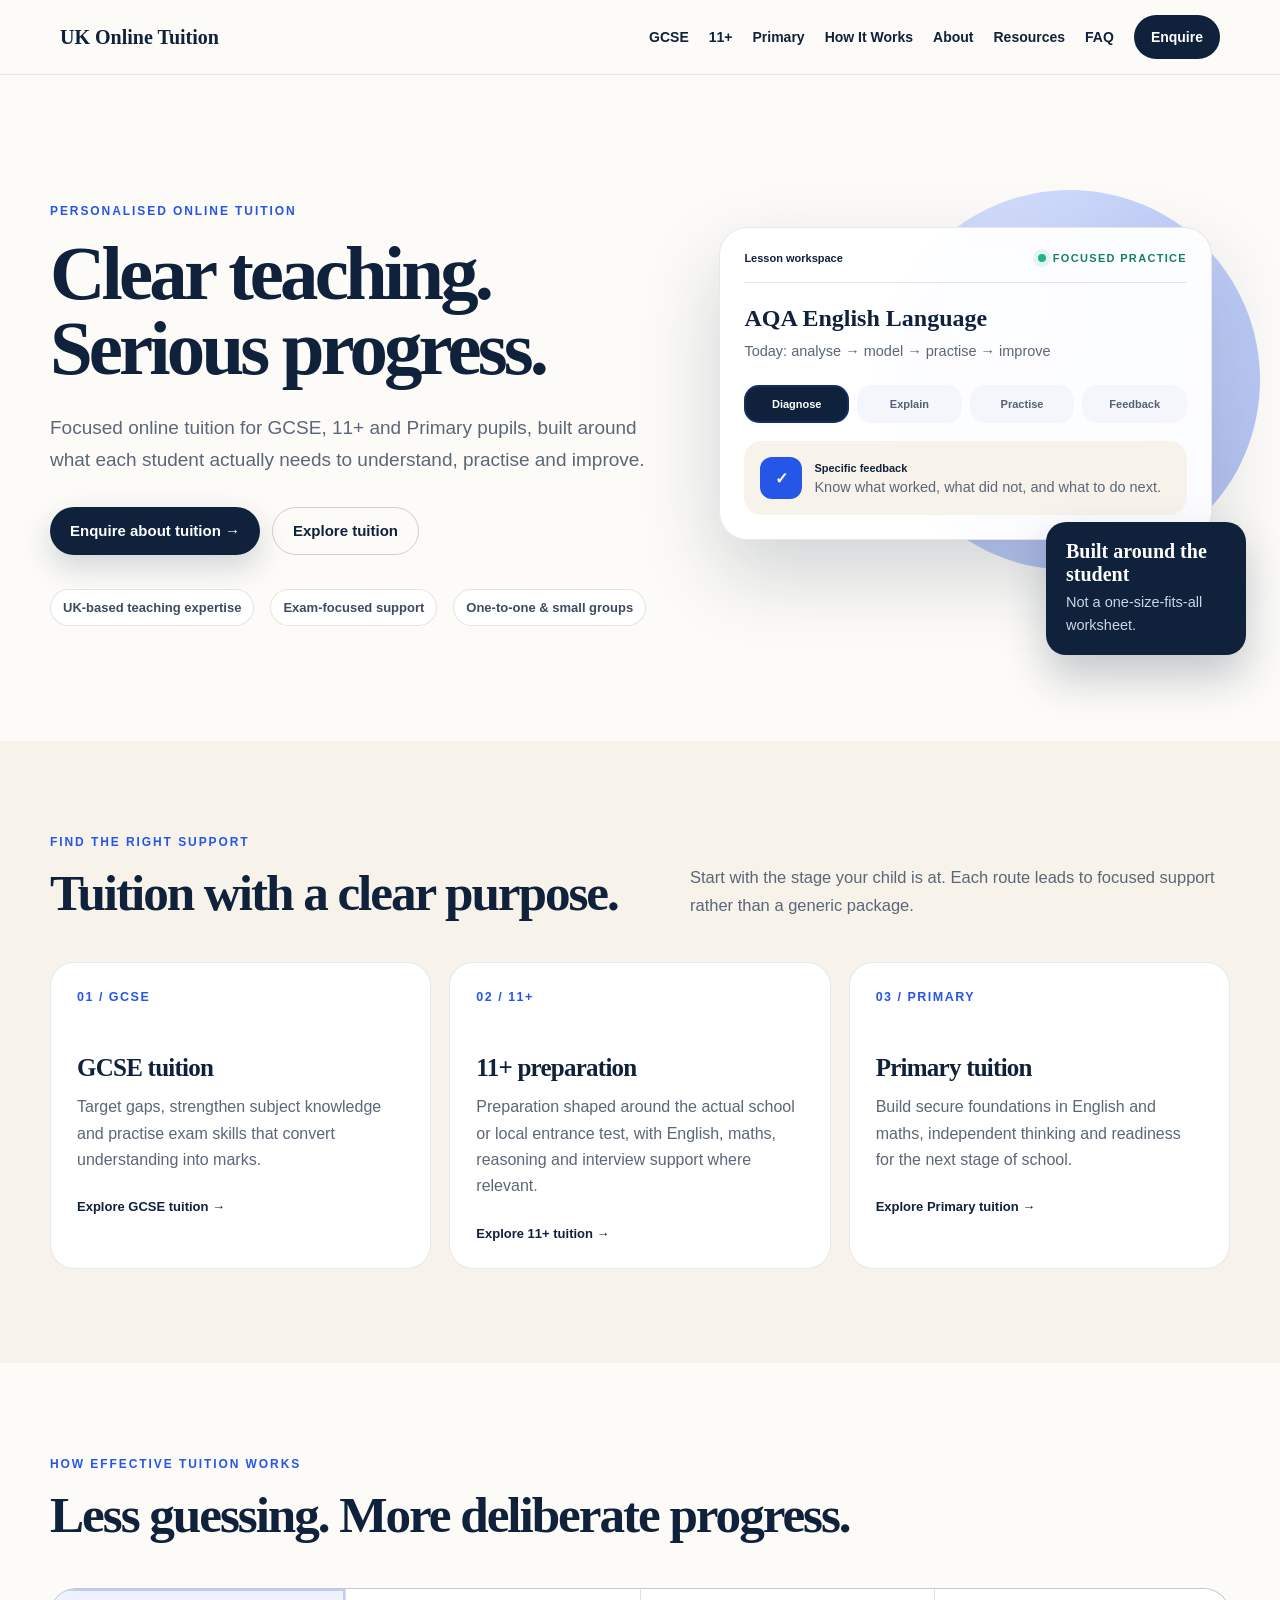
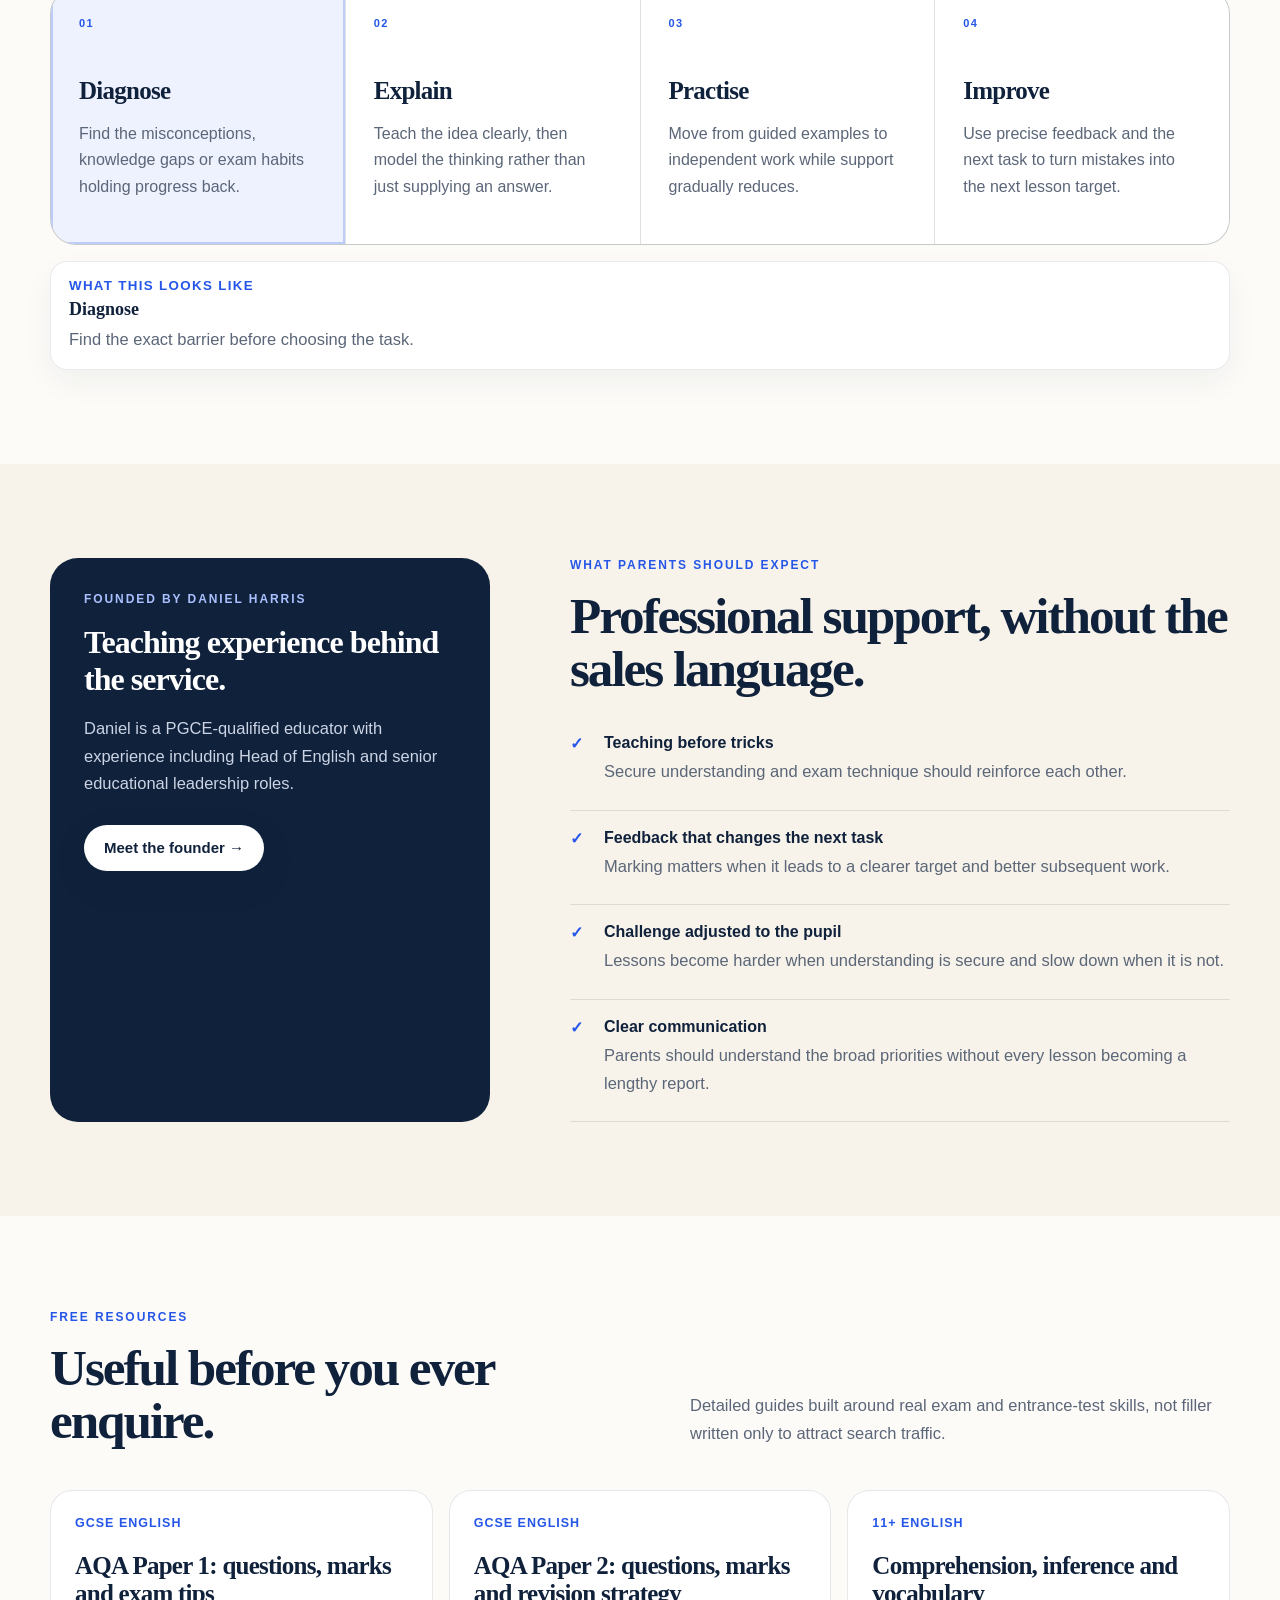
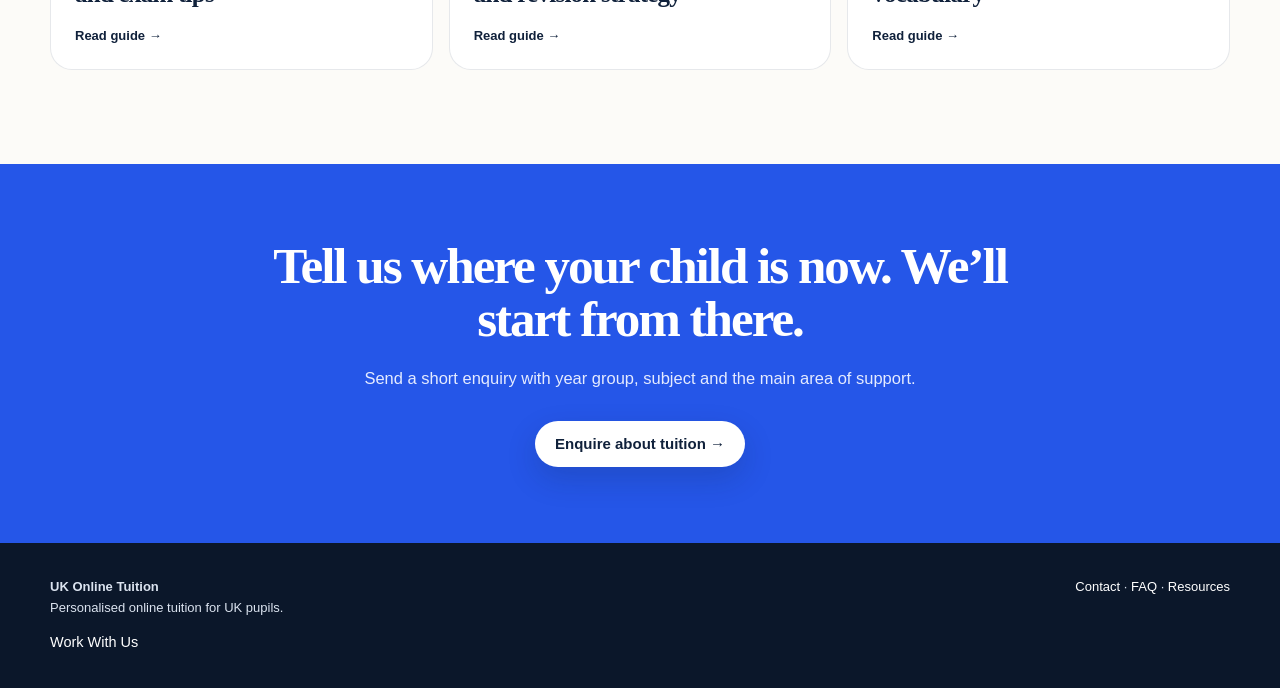
==== commit a259df63: "Match unpublished draft to current rendered live website design" ====
--- a/index.html
+++ b/index.html
@@ -1,35 +1,10 @@
-<!doctype html><html lang="en-GB"><head>
+<!doctype html><html lang="en"><head>
 <meta charset="utf-8"><meta name="viewport" content="width=device-width,initial-scale=1">
 <title>Online Tuition UK | GCSE, 11+ & Primary | UK Online Tuition</title><meta name="description" content="Personalised online tuition for UK pupils across GCSE, 11+ and Primary, with clear explanations, deliberate practice and precise next-step feedback.">
 <meta name="robots" content="noindex,nofollow">
 <link rel="canonical" href="https://www.ukonlinetuition.co.uk/">
 <meta property="og:type" content="website"><meta property="og:title" content="Online Tuition UK | GCSE, 11+ & Primary | UK Online Tuition"><meta property="og:description" content="Personalised online tuition for UK pupils across GCSE, 11+ and Primary, with clear explanations, deliberate practice and precise next-step feedback."><meta property="og:url" content="https://www.ukonlinetuition.co.uk/">
 <meta name="twitter:card" content="summary"><meta name="twitter:title" content="Online Tuition UK | GCSE, 11+ & Primary | UK Online Tuition"><meta name="twitter:description" content="Personalised online tuition for UK pupils across GCSE, 11+ and Primary, with clear explanations, deliberate practice and precise next-step feedback.">
-<link rel="stylesheet" href="assets/styles.css"><meta name="theme-color" content="#10213b">
+<meta name="theme-color" content="#10213b">
 <script type="application/ld+json">{"@context":"https://schema.org","@type":"EducationalOrganization","name":"UK Online Tuition","url":"https://www.ukonlinetuition.co.uk/","description":"Personalised online tuition for UK pupils across GCSE, 11+ and Primary."}</script>
-<link rel="icon" href="./assets/favicon.svg" type="image/svg+xml"></head><body><a class="skip-link" href="#main">Skip to content</a>
-<header class="site-header"><div class="container nav-wrap">
-<a class="brand" href="./"><span class="brand-mark">UK</span><span>UK Online Tuition</span></a>
-<button class="menu-toggle" aria-expanded="false" aria-controls="main-nav" aria-label="Open navigation">☰</button>
-<nav class="main-nav" id="main-nav" aria-label="Main navigation"><a href="./" aria-current="page">Home</a><a href="how-it-works/">How It Works</a><a href="gcse/">GCSE</a><a href="11-plus/">11+</a><a href="primary/">Primary</a><a href="about/">About</a><a href="resources/">Resources</a><a href="faq/">FAQ</a><a href="./work-with-us/">Work With Us</a><a class="nav-cta" href="contact/">Enquire</a></nav>
-</div></header><main id="main">
-<section class="hero"><div class="container hero-grid"><div class="reveal"><div class="eyebrow">Personalised online tuition</div><h1>Clear teaching.<span>Serious progress.</span></h1><p class="lede">Focused online tuition that identifies what is holding a pupil back, explains it clearly, and gives them the right practice to move forward with confidence.</p><div class="hero-actions"><a class="btn btn-primary" href="contact/">Enquire about tuition</a><a class="btn btn-secondary" href="how-it-works/">See how lessons work</a></div><div class="micro-proof"><span>GCSE, 11+ and Primary</span><span>1:1 and small groups</span><span>Clear next-step feedback</span></div></div>
-<aside class="lesson-card" aria-labelledby="lesson-title">
-  <p class="lesson-eyebrow">Illustrative lesson workspace</p>
-  <h2 id="lesson-title">AQA English Language</h2>
-  <p class="lesson-intro">One clear next step, then the practice to make it stick.</p>
-  <ol class="lesson-steps">
-    <li><span class="lesson-number" aria-hidden="true">01</span><div><h3>Diagnose</h3><p>Spot learning gaps.</p></div></li>
-    <li><span class="lesson-number" aria-hidden="true">02</span><div><h3>Explain</h3><p>Show how it is done.</p></div></li>
-    <li><span class="lesson-number" aria-hidden="true">03</span><div><h3>Practise</h3><p>Build skills through use.</p></div></li>
-    <li><span class="lesson-number" aria-hidden="true">04</span><div><h3>Improve</h3><p>Review and refine skills.</p></div></li>
-  </ol>
-  <p class="lesson-note">Clear explanations. Guided practice. Independent thinking.</p>
-</aside></div></section>
-<section class="section"><div class="container"><div class="section-head reveal"><div><div class="eyebrow">Where support is focused</div><h2>Tuition built around the pupil, not a generic worksheet.</h2></div><p>Lessons begin with what the pupil can already do, then target the gaps that are actually limiting progress. Teaching, questioning and practice change as their understanding changes.</p></div><div class="cards"><article class="card focus-card reveal"><span class="card-kicker">GCSE</span><h3>English & Maths</h3><p>Exam technique, subject knowledge and deliberate practice for pupils who need clearer explanations and more precise feedback.</p><a class="arrow-link" href="gcse/">Explore GCSE tuition <span>→</span></a></article><article class="card focus-card reveal delay-1"><span class="card-kicker">11+ & Entrance</span><h3>Comprehension, writing & reasoning</h3><p>Structured preparation that develops inference, vocabulary, writing control and the confidence to tackle unfamiliar material.</p><a class="arrow-link" href="11-plus/">Explore entrance preparation <span>→</span></a></article><article class="card focus-card reveal delay-2"><span class="card-kicker">Primary</span><h3>Strong foundations</h3><p>Focused support in English and Maths to strengthen understanding before small gaps become bigger ones.</p><a class="arrow-link" href="primary/">Explore Primary tuition <span>→</span></a></article></div></div></section>
-<section class="section navy"><div class="container"><div class="section-head reveal"><div><div class="eyebrow" style="color:#9bb2ff">The teaching cycle</div><h2>Diagnose. Explain. Practise. Improve.</h2></div><p>A lesson should do more than fill an hour. Every stage has a purpose and should make the next stage of learning easier.</p></div><div class="process"><article class="step reveal"><h3>Diagnose</h3><p>Find the misconception, missing knowledge or exam habit that is causing the problem.</p></article><article class="step reveal delay-1"><h3>Explain</h3><p>Break the idea down clearly, using examples and questions that expose whether it has really been understood.</p></article><article class="step reveal delay-2"><h3>Practise</h3><p>Move from supported examples to independent work, with the level of challenge adjusted in real time.</p></article><article class="step reveal delay-3"><h3>Improve</h3><p>Use precise feedback to fix the weakest part, then revisit it until the improvement becomes reliable.</p></article></div></div></section>
-<section class="section alt"><div class="container split"><div class="founder-panel reveal"><div><div class="founder-monogram">DH</div><p style="color:#bac7da;margin-top:24px">Founder & tutor</p><h3>Daniel Harris</h3></div><div class="stat-row"><div class="stat"><strong>13+</strong><small>years in education</small></div><div class="stat"><strong>PGCE</strong><small>qualified teacher</small></div></div></div><div class="reveal delay-1"><div class="eyebrow">Experienced teaching, used precisely</div><h2>Clear explanations backed by classroom leadership experience.</h2><p class="lede" style="font-size:1.04rem">Daniel has worked as a Head of English, Assistant Head of Sixth Form and KS3 Coordinator. That experience is used to make tuition more diagnostic, more structured and more responsive to the pupil in front of him.</p><div class="feature-list"><div class="feature"><span class="feature-icon">1</span><div><strong>Specific rather than generic</strong><p>Feedback identifies exactly what to change next.</p></div></div><div class="feature"><span class="feature-icon">2</span><div><strong>High support, then independence</strong><p>Models and prompts are gradually removed as the pupil becomes more secure.</p></div></div><div class="feature"><span class="feature-icon">3</span><div><strong>Built around real work</strong><p>Handwritten answers, school tasks and exam questions can all become useful lesson evidence.</p></div></div></div><a class="btn btn-secondary" href="about/">More about Daniel</a></div></div></section>
-<section class="section"><div class="container"><div class="section-head reveal"><div><div class="eyebrow">Useful guidance</div><h2>Resources that make the next step clearer.</h2></div><p>Short, practical guidance for pupils and parents rather than a library of generic revision material.</p></div><div class="resource-grid"><article class="resource reveal"><small>GCSE English</small><h3>What a stronger analysis paragraph actually does</h3><p>Move beyond feature spotting by connecting method, quotation and interpretation.</p></article><article class="resource reveal delay-1"><small>11+</small><h3>How to improve inference without guessing</h3><p>A repeatable approach for finding evidence and explaining what it implies.</p></article><article class="resource reveal delay-2"><small>Study skills</small><h3>What useful practice looks like</h3><p>Why doing more questions is not enough if the same mistake is repeated.</p></article></div><p style="margin-top:24px"><a class="arrow-link" href="resources/">Browse resources <span>→</span></a></p></div></section>
-<section class="section alt"><div class="container"><div class="section-head reveal"><div><div class="eyebrow">Common questions</div><h2>What parents usually want to know first.</h2></div><p>Clear answers about lesson format, suitability and what happens after an enquiry.</p></div><div class="faq-list"><details class="faq-item reveal"><summary>Is tuition 1:1 or in groups?</summary><p>Both formats are possible. The right choice depends on the pupil, subject and available group fit. Small groups are kept focused so pupils still receive direct feedback.</p></details><details class="faq-item reveal"><summary>Can you work from school homework or handwritten work?</summary><p>Yes. Existing work is often useful diagnostic evidence because it shows how the pupil is currently approaching a task, not just whether an answer is right or wrong.</p></details><details class="faq-item reveal"><summary>What happens in the first lesson?</summary><p>The first lesson is used to establish the pupil’s current level, identify the highest-value priorities and begin teaching immediately rather than spending the whole session on a formal assessment.</p></details></div><p style="margin-top:24px"><a class="arrow-link" href="faq/">Read all FAQs <span>→</span></a></p></div></section>
-<section class="section"><div class="container"><div class="cta-band reveal"><div><h2>Tell me what they are finding difficult.</h2><p>You do not need to diagnose the problem yourself. A short description of the pupil, subject and current difficulty is enough to start.</p></div><div class="cta-actions"><a class="btn btn-primary" href="contact/">Start an enquiry</a><a class="btn btn-secondary" href="how-it-works/">See the process</a></div></div></div></section>
-</main><footer class="site-footer"><div class="container"><div class="footer-grid"><div class="footer-brand"><div class="brand" style="color:white"><span class="brand-mark">UK</span><span>UK Online Tuition</span></div><p>Clear, focused online tuition for pupils who need teaching that adapts to what they actually find difficult.</p></div><div><h3>Tuition</h3><a href="gcse/">GCSE</a><a href="11-plus/">11+ & Entrance</a><a href="primary/">Primary</a></div><div><h3>Explore</h3><a href="how-it-works/">How It Works</a><a href="about/">About</a><a href="resources/">Resources</a><a href="faq/">FAQ</a></div><div><h3>Contact</h3><a href="contact/">Enquire</a><a href="work-with-us/">Work With Us</a></div></div><div class="footer-bottom"><span>© <span data-year></span> UK Online Tuition.</span><span>Online tuition for UK pupils.</span></div></div></footer><script src="assets/main.js" defer></script></body></html>+<link rel="icon" href="./assets/favicon.svg" type="image/svg+xml"><link rel="stylesheet" href="assets/live-design.css"></head><body><a class="draft-skip" href="#main-content">Skip to content</a><nav id="ukot-global-nav" class="ukot-canonical-nav" aria-label="Main navigation"><div class="ukot-canonical-navin"><a class="ukot-canonical-brand" href="index.html">UK Online Tuition</a><button type="button" class="ukot-canonical-toggle" aria-expanded="false" aria-controls="ukot-canonical-links">Menu</button><div id="ukot-canonical-links" class="ukot-canonical-links"><a href="gcse/index.html">GCSE</a><a href="11-plus/index.html">11+</a><a href="primary/index.html">Primary</a><a href="how-it-works/index.html">How It Works</a><a href="about/index.html">About</a><a href="resources/index.html">Resources</a><a href="faq/index.html">FAQ</a><a class="ukot-canonical-enquire" href="contact/index.html">Enquire</a></div></div></nav><div id="ukot-home" data-ui2="1"><main id="main-content"><section class="hero"><div class="wrap grid"><div><div class="ey">Personalised online tuition</div><h1>Clear teaching. Serious progress.</h1><p class="lede">Focused online tuition for GCSE, 11+ and Primary pupils, built around what each student actually needs to understand, practise and improve.</p><div class="actions"><a class="btn" href="contact/index.html">Enquire about tuition →</a><a class="btn alt" href="gcse/index.html">Explore tuition</a></div><div class="proof"><span class="pill">UK-based teaching expertise</span><span class="pill">Exam-focused support</span><span class="pill">One-to-one &amp; small groups</span></div></div><div class="visual"><div class="orb"></div><div class="lesson"><div class="lessonhead"><b>Lesson workspace</b><span class="live"><i class="dot"></i>Focused practice</span></div><div class="topic">AQA English Language</div><div class="small">Today: analyse → model → practise → improve</div><div class="steps" role="group" aria-label="Lesson stages"><div class="step on ukot-click" role="button" tabindex="0" aria-pressed="true">Diagnose</div><div class="step ukot-click" role="button" tabindex="0" aria-pressed="false">Explain</div><div class="step ukot-click" role="button" tabindex="0" aria-pressed="false">Practise</div><div class="step ukot-click" role="button" tabindex="0" aria-pressed="false">Feedback</div></div><div class="feedback"><div class="mark">✓</div><div><b>Specific feedback</b><div class="small">Know what worked, what did not, and what to do next.</div></div></div></div><div class="mini"><b>Built around the student</b><span class="small" style="color:#ccd5e5">Not a one-size-fits-all worksheet.</span></div></div></div></section><section class="section cream"><div class="wrap"><div class="intro"><div><div class="ey">Find the right support</div><h2>Tuition with a clear purpose.</h2></div><p>Start with the stage your child is at. Each route leads to focused support rather than a generic package.</p></div><div class="cards"><a class="card" href="gcse/index.html"><div class="num">01 / GCSE</div><h3>GCSE tuition</h3><p>Target gaps, strengthen subject knowledge and practise exam skills that convert understanding into marks.</p><span class="arrow">Explore GCSE tuition →</span></a><a class="card" href="11-plus/index.html"><div class="num">02 / 11+</div><h3>11+ preparation</h3><p>Preparation shaped around the actual school or local entrance test, with English, maths, reasoning and interview support where relevant.</p><span class="arrow">Explore 11+ tuition →</span></a><a class="card" href="primary/index.html"><div class="num">03 / PRIMARY</div><h3>Primary tuition</h3><p>Build secure foundations in English and maths, independent thinking and readiness for the next stage of school.</p><span class="arrow">Explore Primary tuition →</span></a></div></div></section><section class="section"><div class="wrap"><div class="ey">How effective tuition works</div><h2>Less guessing. More deliberate progress.</h2><div class="process" role="group" aria-label="How effective tuition works"><div class="proc ukot-click" role="button" tabindex="0" aria-pressed="true"><span>01</span><h3>Diagnose</h3><p>Find the misconceptions, knowledge gaps or exam habits holding progress back.</p></div><div class="proc ukot-click" role="button" tabindex="0" aria-pressed="false"><span>02</span><h3>Explain</h3><p>Teach the idea clearly, then model the thinking rather than just supplying an answer.</p></div><div class="proc ukot-click" role="button" tabindex="0" aria-pressed="false"><span>03</span><h3>Practise</h3><p>Move from guided examples to independent work while support gradually reduces.</p></div><div class="proc ukot-click" role="button" tabindex="0" aria-pressed="false"><span>04</span><h3>Improve</h3><p>Use precise feedback and the next task to turn mistakes into the next lesson target.</p></div></div><div class="ukot-dyn" aria-live="polite"><small>What this looks like</small><b>Diagnose</b><p>Find the exact barrier before choosing the task.</p></div></div></section><section class="section cream"><div class="wrap trust"><div class="cred"><div class="ey">Founded by Daniel Harris</div><h3>Teaching experience behind the service.</h3><p>Daniel is a PGCE-qualified educator with experience including Head of English and senior educational leadership roles.</p><a class="btn" style="background:#fff;color:#10213b!important;margin-top:10px" href="about/index.html">Meet the founder →</a></div><div><div class="ey">What parents should expect</div><h2>Professional support, without the sales language.</h2><div class="ticks" style="margin-top:38px"><div class="tick"><b>Teaching before tricks</b><p>Secure understanding and exam technique should reinforce each other.</p></div><div class="tick"><b>Feedback that changes the next task</b><p>Marking matters when it leads to a clearer target and better subsequent work.</p></div><div class="tick"><b>Challenge adjusted to the pupil</b><p>Lessons become harder when understanding is secure and slow down when it is not.</p></div><div class="tick"><b>Clear communication</b><p>Parents should understand the broad priorities without every lesson becoming a lengthy report.</p></div></div></div></div></section><section class="section"><div class="wrap"><div class="intro"><div><div class="ey">Free resources</div><h2>Useful before you ever enquire.</h2></div><p>Detailed guides built around real exam and entrance-test skills, not filler written only to attract search traffic.</p></div><div class="resources"><a class="res" href="https://www.ukonlinetuition.co.uk/post/aqa-gcse-english-language-paper-1"><small>GCSE English</small><h3>AQA Paper 1: questions, marks and exam tips</h3><span class="arrow">Read guide →</span></a><a class="res" href="https://www.ukonlinetuition.co.uk/post/aqa-gcse-english-language-paper-2"><small>GCSE English</small><h3>AQA Paper 2: questions, marks and revision strategy</h3><span class="arrow">Read guide →</span></a><a class="res" href="https://www.ukonlinetuition.co.uk/post/11-plus-english-comprehension-inference-vocabulary"><small>11+ English</small><h3>Comprehension, inference and vocabulary</h3><span class="arrow">Read guide →</span></a></div></div></section><section class="cta"><div class="wrap"><h2>Tell us where your child is now. We’ll start from there.</h2><p>Send a short enquiry with year group, subject and the main area of support.</p><a class="btn" href="contact/index.html">Enquire about tuition →</a></div></section></main><footer class="foot"><div class="wrap footin"><div><b>UK Online Tuition</b><br>Personalised online tuition for UK pupils.</div><div><a href="contact/index.html">Contact</a> · <a href="faq/index.html">FAQ</a> · <a href="resources/index.html">Resources</a></div></div><div class="wrap draft-work-link"><a href="work-with-us/index.html">Work With Us</a></div></footer></div><script src="assets/main.js" defer></script><script src="assets/live-design.js" defer></script></body></html>
--- a/assets/live-design.css
+++ b/assets/live-design.css
@@ -0,0 +1,100 @@
+html{scroll-behavior:smooth}body{margin:0;background:#fcfbf8}button,input,select,textarea{font:inherit}button,[role=button]{cursor:pointer}a:focus-visible,button:focus-visible,[role=button]:focus-visible,input:focus-visible,select:focus-visible,textarea:focus-visible,summary:focus-visible{outline:3px solid #2556e8;outline-offset:4px}.draft-skip{position:fixed;top:-80px;left:16px;z-index:2147483647;background:#fff;color:#10213b;padding:12px}.draft-skip:focus{top:10px}[id]{scroll-margin-top:90px}[hidden]{display:none!important}.draft-work-link{padding-top:12px}.preview-form .field-grid{display:grid;grid-template-columns:1fr 1fr;gap:20px}.preview-form .field{min-width:0}.preview-form .full{grid-column:1/-1}.preview-form label{display:block;font-weight:700;margin-bottom:8px}.preview-form input,.preview-form select,.preview-form textarea{width:100%;box-sizing:border-box;min-height:48px;border:1px solid #b8c2d1;border-radius:12px;padding:12px;background:white;color:#10213b}.preview-form textarea{min-height:130px}.preview-form .btn{border:0}.form-status{margin-top:18px;color:#10213b}.preview-form h2{font-size:30px!important}#ukot-global-nav .ukot-canonical-links{max-height:calc(100dvh - 90px);overflow-y:auto!important}@media(max-width:600px){.preview-form .field-grid{grid-template-columns:1fr}.preview-form .full{grid-column:auto}}@media(prefers-reduced-motion:reduce){html{scroll-behavior:auto}*{animation:none!important;transition:none!important}}
+#ukot-home{--n:#10213b;--b:#2556e8;--c:#f7f3ea;--m:#5b6678;color:var(--n);background:#fcfbf8;font-family:"Avenir Next","Segoe UI",Arial,sans-serif;min-height:100vh}#ukot-home *{box-sizing:border-box}#ukot-home a{text-decoration:none}#ukot-home .wrap{width:min(1180px,calc(100% - 40px));margin:auto}#ukot-home .nav{position:sticky;top:0;z-index:30;background:rgba(252,251,248,.9);backdrop-filter:blur(18px);border-bottom:1px solid #10213b17}#ukot-home .navin{height:76px;display:flex;align-items:center;justify-content:space-between;gap:24px}#ukot-home .brand{font:700 20px Georgia,serif;color:var(--n)}#ukot-home .links{display:flex;gap:24px;align-items:center}#ukot-home .links a{color:var(--n);font-size:14px;font-weight:600}#ukot-home .btn{display:inline-flex;align-items:center;justify-content:center;padding:14px 20px;border-radius:999px;background:var(--n);color:#fff!important;font-weight:700;font-size:14px;box-shadow:0 12px 30px #10213b2e;transition:.25s}#ukot-home .btn:hover{transform:translateY(-2px);box-shadow:0 18px 38px #10213b3d}#ukot-home .btn.alt{background:transparent;color:var(--n)!important;border:1px solid #10213b33;box-shadow:none}#ukot-home .hero{padding:90px 0 76px;overflow:hidden}#ukot-home .grid{display:grid;grid-template-columns:1.08fr .92fr;gap:70px;align-items:center}#ukot-home .ey{font-size:12px;letter-spacing:.16em;font-weight:800;text-transform:uppercase;color:var(--b);margin-bottom:18px}#ukot-home h1,#ukot-home h2,#ukot-home h3{font-family:Georgia,"Times New Roman",serif;color:var(--n);margin:0}#ukot-home h1{font-size:clamp(48px,6vw,82px);line-height:.98;letter-spacing:-.05em}#ukot-home h2{font-size:clamp(36px,4vw,58px);line-height:1.03;letter-spacing:-.04em}#ukot-home h3{font-size:25px;letter-spacing:-.03em}#ukot-home .lede{font-size:19px;line-height:1.65;color:var(--m);max-width:650px;margin:26px 0 30px}#ukot-home .actions{display:flex;gap:12px;flex-wrap:wrap}#ukot-home .proof{display:flex;gap:16px;flex-wrap:wrap;margin-top:34px}#ukot-home .pill{padding:9px 12px;border:1px solid #10213b1f;border-radius:999px;background:#fff;font-size:12px;font-weight:700;color:#3e4b60}#ukot-home .visual{position:relative;min-height:500px}#ukot-home .orb{position:absolute;width:380px;height:380px;border-radius:50%;background:radial-gradient(circle at 30% 30%,#dce5ff,#bfcdf8 60%,#aabbe9);right:-30px;top:25px}#ukot-home .lesson{position:absolute;left:0;right:18px;top:62px;background:#fffffff0;border:1px solid #10213b1a;border-radius:28px;padding:24px;box-shadow:0 34px 80px #10213b2e;backdrop-filter:blur(14px);animation:ukotFloat 7s ease-in-out infinite}#ukot-home .lessonhead{display:flex;justify-content:space-between;align-items:center;padding-bottom:18px;border-bottom:1px solid #10213b1a}#ukot-home .live{font-size:11px;font-weight:800;letter-spacing:.12em;color:#15805f;text-transform:uppercase}#ukot-home .dot{display:inline-block;width:8px;height:8px;border-radius:50%;background:#20b486;margin-right:7px;box-shadow:0 0 0 5px #20b4861f}#ukot-home .topic{font:700 24px Georgia,serif;margin:22px 0 8px}#ukot-home .small{color:var(--m);font-size:13px;line-height:1.55}#ukot-home .steps{display:grid;grid-template-columns:repeat(4,1fr);gap:8px;margin-top:22px}#ukot-home .step{padding:13px 8px;border-radius:15px;background:#f4f6fb;text-align:center;font-size:11px;font-weight:800;color:#546074}#ukot-home .step.on{background:var(--n);color:#fff}#ukot-home .feedback{margin-top:18px;padding:16px;border-radius:18px;background:var(--c);display:grid;grid-template-columns:42px 1fr;gap:12px;align-items:center}#ukot-home .mark{width:42px;height:42px;border-radius:12px;background:var(--b);color:#fff;display:grid;place-items:center;font-weight:800}#ukot-home .mini{position:absolute;right:-16px;bottom:40px;background:var(--n);color:#fff;border-radius:20px;padding:18px 20px;width:200px;box-shadow:0 22px 44px #10213b3d;animation:ukotFloat 6s 1.2s ease-in-out infinite}#ukot-home .mini b{font:700 20px Georgia,serif;display:block;margin-bottom:5px}#ukot-home .section{padding:94px 0}#ukot-home .cream{background:var(--c)}#ukot-home .intro{display:flex;justify-content:space-between;gap:40px;align-items:end;margin-bottom:42px}#ukot-home .intro p{max-width:540px;color:var(--m);line-height:1.65;margin:0}#ukot-home .cards{display:grid;grid-template-columns:repeat(3,1fr);gap:18px}#ukot-home .card{background:#fff;border:1px solid #10213b1a;border-radius:24px;padding:26px;min-height:250px;transition:.28s}#ukot-home .card:hover{transform:translateY(-5px);box-shadow:0 24px 55px #10213b1f}#ukot-home .num{font-size:11px;font-weight:800;letter-spacing:.12em;color:var(--b);margin-bottom:48px}#ukot-home .card p{color:var(--m);line-height:1.6;margin:12px 0 24px}#ukot-home .arrow{color:var(--n);font-weight:800;font-size:13px}#ukot-home .process{display:grid;grid-template-columns:repeat(4,1fr);gap:1px;background:#10213b1f;border:1px solid #10213b1f;border-radius:26px;overflow:hidden;margin-top:46px}#ukot-home .proc{background:#fff;padding:28px;min-height:220px}#ukot-home .proc span{display:block;color:var(--b);font-size:11px;font-weight:900;letter-spacing:.12em;margin-bottom:48px}#ukot-home .proc p{color:var(--m);line-height:1.55;font-size:14px}#ukot-home .trust{display:grid;grid-template-columns:.8fr 1.2fr;gap:80px}#ukot-home .cred{background:var(--n);color:#fff;border-radius:28px;padding:34px;position:sticky;top:105px}#ukot-home .cred .ey{color:#a9c0ff}#ukot-home .cred h3{color:#fff;font-size:32px}#ukot-home .cred p{color:#cbd4e4;line-height:1.65}#ukot-home .ticks{display:grid;gap:18px}#ukot-home .tick{padding:0 0 24px 34px;border-bottom:1px solid #10213b1c;position:relative}#ukot-home .tick:before{content:'✓';position:absolute;left:0;color:var(--b);font-weight:900}#ukot-home .tick b{display:block;margin-bottom:6px}#ukot-home .tick p{margin:0;color:var(--m);line-height:1.55}#ukot-home .resources{display:grid;grid-template-columns:repeat(3,1fr);gap:16px;margin-top:40px}#ukot-home .res{padding:24px;border-radius:22px;background:#fff;border:1px solid #10213b1a;color:var(--n);min-height:180px;display:flex;flex-direction:column;justify-content:space-between}#ukot-home .res small{color:var(--b);font-weight:800;letter-spacing:.08em;text-transform:uppercase}#ukot-home .cta{padding:76px 0;background:var(--b);color:#fff;text-align:center}#ukot-home .cta h2{color:#fff;max-width:800px;margin:auto}#ukot-home .cta p{max-width:600px;margin:20px auto 28px;color:#e5ebff;line-height:1.65}#ukot-home .cta .btn{background:#fff;color:var(--n)!important}#ukot-home .foot{background:#0b172a;color:#dbe3ef;padding:34px 0}#ukot-home .footin{display:flex;justify-content:space-between;gap:30px;font-size:13px}#ukot-home .foot a{color:#fff}.ukot-home-active #ukot-floating-enquiry{display:none!important}@keyframes ukotFloat{50%{transform:translateY(-10px)}}@media(max-width:900px){#ukot-home .links a:not(.navcta){display:none}#ukot-home .grid,#ukot-home .trust{grid-template-columns:1fr;gap:44px}#ukot-home .cards,#ukot-home .resources{grid-template-columns:1fr}#ukot-home .process{grid-template-columns:1fr 1fr}#ukot-home .cred{position:static}}@media(max-width:560px){#ukot-home .wrap{width:calc(100% - 28px)}#ukot-home .navin{height:66px}#ukot-home .navcta{padding:10px 13px!important;font-size:12px!important}#ukot-home h1{font-size:48px}#ukot-home .hero{padding:48px 0 56px}#ukot-home .visual{min-height:330px}#ukot-home .orb{width:300px;height:300px;right:-80px}#ukot-home .lesson{right:0;padding:18px;top:44px}#ukot-home .steps{grid-template-columns:1fr 1fr}#ukot-home .mini{width:170px;right:-5px;bottom:8px}#ukot-home .section{padding:70px 0}#ukot-home .intro{display:block}#ukot-home .intro p{margin-top:18px}#ukot-home .process{grid-template-columns:1fr}#ukot-home .proc{min-height:0}#ukot-home .footin{display:block}}
+
+/* Readability pass: preserves hierarchy while removing undersized functional/body copy */
+#ukot-home .links a,#ukot-service .links a,#ukot-about .links a,#ukot-faq .links a,#ukot-lib .links a,#ukot-contact .links a,#ukot-work .links a{font-size:15.5px!important;line-height:1.35!important}
+#ukot-home .btn,#ukot-service .btn,#ukot-about .btn,#ukot-faq .btn,#ukot-lib .btn,#ukot-contact .btn,#ukot-work .btn{font-size:15px!important;line-height:1.2!important}
+#ukot-home p:not(.lede),#ukot-service p:not(.lede),#ukot-about p:not(.lede),#ukot-faq p:not(.lede),#ukot-lib p:not(.lede),#ukot-contact p:not(.lede),#ukot-work p:not(.lede){font-size:16.5px!important;line-height:1.68!important}
+#ukot-home .lede,#ukot-service .lede,#ukot-about .lede,#ukot-faq .lede,#ukot-lib .lede,#ukot-contact .lede,#ukot-work .lede{font-size:19px!important;line-height:1.7!important}
+#ukot-home .small,#ukot-service .small,#ukot-about .small,#ukot-faq .small,#ukot-lib .small,#ukot-contact .small,#ukot-work .small{font-size:14.5px!important;line-height:1.6!important}
+#ukot-home .pill,#ukot-service .chip,#ukot-home .arrow,#ukot-service .row b,#ukot-service .step span,#ukot-about .principle span,#ukot-lib .filter,#ukot-lib .card .go,#ukot-lib .cat{font-size:13px!important;line-height:1.35!important}
+#ukot-home .proc p,#ukot-home .card p,#ukot-service .card p,#ukot-about .event p,#ukot-about .fact span,#ukot-service .note p{font-size:16px!important;line-height:1.65!important}
+#ukot-home .res small,#ukot-service .res small,#ukot-about .event small,#ukot-home .num,#ukot-service .k{font-size:12.5px!important;line-height:1.4!important}
+#ukot-home footer,#ukot-service footer,#ukot-about footer,#ukot-faq footer,#ukot-lib footer,#ukot-contact footer,#ukot-work footer{font-size:14.5px!important;line-height:1.6!important}
+#ukot-contact label,#ukot-contact input,#ukot-contact textarea,#ukot-contact select{font-size:16px!important;line-height:1.5!important}
+html.ukot-blog-post article p,html.ukot-blog-post article li{font-size:18px!important;line-height:1.78!important}
+html.ukot-blog-post article figcaption,html.ukot-blog-post article small{font-size:14.5px!important;line-height:1.55!important}
+#ukot-article-nav a,#ukot-article-cta a,#ukot-article-foot a{font-size:15px!important}
+@media(max-width:700px){
+#ukot-home p:not(.lede),#ukot-service p:not(.lede),#ukot-about p:not(.lede),#ukot-faq p:not(.lede),#ukot-lib p:not(.lede),#ukot-contact p:not(.lede),#ukot-work p:not(.lede){font-size:17px!important;line-height:1.7!important}
+#ukot-home .lede,#ukot-service .lede,#ukot-about .lede,#ukot-faq .lede,#ukot-lib .lede,#ukot-contact .lede,#ukot-work .lede{font-size:18px!important;line-height:1.7!important}
+#ukot-home .small,#ukot-service .small,#ukot-about .small,#ukot-faq .small,#ukot-lib .small,#ukot-contact .small,#ukot-work .small{font-size:15px!important}
+#ukot-home .navcta,#ukot-service .navcta,#ukot-about .navcta,#ukot-faq .navcta,#ukot-lib .navcta,#ukot-contact .navcta,#ukot-work .navcta{font-size:14px!important}
+html.ukot-blog-post article p,html.ukot-blog-post article li{font-size:18px!important;line-height:1.8!important}
+}
+
+
+:root{--ui-n:#10213b;--ui-b:#2556e8}
+.ukot-click{cursor:pointer;transition:transform .18s ease,box-shadow .18s ease,background .18s ease}
+.ukot-click:hover{transform:translateY(-2px)}
+.ukot-click:focus-visible{outline:3px solid var(--ui-b)!important;outline-offset:3px!important}
+.ukot-click[aria-pressed="true"]{box-shadow:inset 0 0 0 2px #2556e83d!important}
+#ukot-home .lesson .step[aria-pressed="true"]{background:var(--ui-n)!important;color:#fff!important}
+#ukot-home .proc[aria-pressed="true"],#ukot-about .principle[aria-pressed="true"],#ukot-about .event[aria-pressed="true"],#ukot-work .card[aria-pressed="true"]{background:#eef2ff!important}
+#ukot-service .step[aria-pressed="true"]{background:#f4f6fb;border-radius:16px;padding-left:14px;padding-right:14px}
+#ukot-how .flow>div[aria-pressed="true"]{background:#eef2ff!important;color:#10213b!important}
+.ukot-dyn{margin-top:16px;padding:16px 18px;border:1px solid #10213b17;border-radius:17px;background:#fff;box-shadow:0 12px 30px #10213b0d}
+.ukot-dyn small{display:block;color:#2556e8;font-weight:800;letter-spacing:.1em;text-transform:uppercase;margin-bottom:5px}
+.ukot-dyn b{display:block;font:700 18px/1.3 Georgia,serif;color:#10213b;margin-bottom:4px}
+.ukot-dyn p{margin:0!important;color:#5b6678!important;font-size:13px!important;line-height:1.55!important}
+#ukot-home .feedback.ukot-swap{animation:ukotSwap .22s ease both}
+#ukot-resource-status{margin-top:9px;font-size:12px;color:#5b6678;font-weight:700}
+@keyframes ukotSwap{from{opacity:.35;transform:translateY(4px)}to{opacity:1;transform:none}}
+@media(prefers-reduced-motion:reduce){.ukot-click{transition:none}.ukot-click:hover{transform:none}#ukot-home .feedback.ukot-swap{animation:none}}
+
+#ukot-service{--n:#10213b;--b:#2556e8;--c:#f7f3ea;--m:#5b6678;color:var(--n);background:#fcfbf8;font-family:"Avenir Next","Segoe UI",Arial,sans-serif;min-height:100vh}#ukot-service *{box-sizing:border-box}#ukot-service a{text-decoration:none}#ukot-service .wrap{width:min(1160px,calc(100% - 40px));margin:auto}#ukot-service .nav{position:sticky;top:0;z-index:30;background:#fcfbf8ed;backdrop-filter:blur(18px);border-bottom:1px solid #10213b17}#ukot-service .navin{height:74px;display:flex;align-items:center;justify-content:space-between;gap:24px}#ukot-service .brand{font:700 20px Georgia,serif;color:var(--n)}#ukot-service .links{display:flex;gap:22px;align-items:center}#ukot-service .links a{font-size:14px;font-weight:650;color:var(--n)}#ukot-service .btn{display:inline-flex;padding:14px 20px;border-radius:999px;background:var(--n);color:#fff!important;font-size:14px;font-weight:750;transition:.25s;box-shadow:0 12px 28px #10213b2b}#ukot-service .btn:hover{transform:translateY(-2px)}#ukot-service .hero{padding:88px 0 78px;overflow:hidden}#ukot-service .heroGrid{display:grid;grid-template-columns:1.1fr .9fr;gap:70px;align-items:center}#ukot-service .ey{font-size:12px;letter-spacing:.16em;font-weight:850;color:var(--b);text-transform:uppercase;margin-bottom:18px}#ukot-service h1,#ukot-service h2,#ukot-service h3{font-family:Georgia,"Times New Roman",serif;margin:0;color:var(--n)}#ukot-service h1{font-size:clamp(46px,5.7vw,76px);line-height:.99;letter-spacing:-.048em}#ukot-service h2{font-size:clamp(34px,4vw,54px);line-height:1.04;letter-spacing:-.038em}#ukot-service h3{font-size:24px;letter-spacing:-.025em}#ukot-service .lede{font-size:18px;line-height:1.66;color:var(--m);max-width:650px;margin:24px 0 28px}#ukot-service .chips{display:flex;gap:9px;flex-wrap:wrap;margin:28px 0}#ukot-service .chip{padding:9px 12px;border-radius:999px;background:#fff;border:1px solid #10213b1c;font-size:12px;font-weight:750;color:#445168}#ukot-service .visual{position:relative;background:linear-gradient(145deg,#10213b,#1d3154);border-radius:30px;padding:28px;color:#fff;box-shadow:0 32px 70px #10213b2e;overflow:hidden;min-height:430px}#ukot-service .visual:after{content:'';position:absolute;width:300px;height:300px;border-radius:50%;background:#2556e8;filter:blur(1px);opacity:.28;right:-120px;top:-120px}#ukot-service .visual .ey{color:#a9c0ff}#ukot-service .visual-title{margin:0;color:#fff;font:700 30px/1.2 Georgia,"Times New Roman",serif;max-width:360px}#ukot-service .matrix{display:grid;gap:10px;margin-top:36px;position:relative;z-index:2}#ukot-service .row{display:grid;grid-template-columns:98px 1fr;gap:14px;align-items:center;padding:12px 14px;background:#ffffff12;border:1px solid #ffffff17;border-radius:15px}#ukot-service .row b{font-size:12px}.bar{height:8px;border-radius:999px;background:#ffffff21;overflow:hidden}.bar i{display:block;height:100%;border-radius:999px;background:#86a4ff}.bar .w1{width:52%}.bar .w2{width:74%}.bar .w3{width:89%}#ukot-service .note{position:absolute;right:24px;bottom:24px;width:210px;padding:16px;border-radius:17px;background:var(--c);color:var(--n);box-shadow:0 18px 40px #0002;z-index:3}#ukot-service .note b{font-family:Georgia,serif;font-size:18px}#ukot-service .note p{font-size:12px;line-height:1.5;color:#596477;margin:5px 0 0}#ukot-service .section{padding:88px 0}#ukot-service .cream{background:var(--c)}#ukot-service .headrow{display:flex;justify-content:space-between;gap:40px;align-items:end;margin-bottom:40px}#ukot-service .headrow p{max-width:520px;margin:0;color:var(--m);line-height:1.65}#ukot-service .cards{display:grid;grid-template-columns:repeat(3,1fr);gap:17px}#ukot-service .card{background:#fff;border:1px solid #10213b1a;border-radius:23px;padding:25px;min-height:245px;transition:.25s}#ukot-service .card:hover{transform:translateY(-5px);box-shadow:0 22px 50px #10213b1c}#ukot-service .k{font-size:11px;letter-spacing:.12em;font-weight:850;color:var(--b);margin-bottom:44px}#ukot-service .card p{color:var(--m);line-height:1.6;font-size:14px}#ukot-service .method{display:grid;grid-template-columns:.8fr 1.2fr;gap:70px;align-items:start}#ukot-service .sticky{position:sticky;top:110px}#ukot-service .steps{display:grid;gap:0;border-top:1px solid #10213b1d}#ukot-service .step{display:grid;grid-template-columns:70px 1fr;gap:20px;padding:26px 0;border-bottom:1px solid #10213b1d}#ukot-service .step span{font-size:12px;color:var(--b);font-weight:850;letter-spacing:.1em}#ukot-service .step p{margin:7px 0 0;color:var(--m);line-height:1.55}#ukot-service .quote{padding:54px;border-radius:28px;background:var(--n);color:#fff}#ukot-service .quote h2{color:#fff;max-width:850px}#ukot-service .quote p{color:#cad4e4;line-height:1.65;max-width:650px}#ukot-service .resource{display:grid;grid-template-columns:repeat(3,1fr);gap:15px;margin-top:36px}#ukot-service .res{background:#fff;border:1px solid #10213b1a;border-radius:20px;padding:22px;color:var(--n);min-height:155px}#ukot-service .res small{color:var(--b);font-weight:850;text-transform:uppercase;letter-spacing:.08em}#ukot-service .res b{display:block;font-family:Georgia,serif;font-size:20px;margin-top:28px}#ukot-service .cta{padding:72px 0;text-align:center;background:var(--b);color:#fff}#ukot-service .cta h2{color:#fff;max-width:780px;margin:auto}#ukot-service .cta p{color:#e4ebff;max-width:590px;margin:18px auto 27px;line-height:1.6}#ukot-service .cta .btn{background:#fff;color:var(--n)!important}#ukot-service footer{padding:32px 0;background:#0b172a;color:#dbe3ef;font-size:13px}#ukot-service .foot{display:flex;justify-content:space-between}#ukot-service footer a{color:#fff}.ukot-service-active #ukot-floating-enquiry{display:none!important}@media(max-width:860px){#ukot-service .links a:not(.navcta){display:none}#ukot-service .heroGrid,#ukot-service .method{grid-template-columns:1fr;gap:42px}#ukot-service .cards,#ukot-service .resource{grid-template-columns:1fr}#ukot-service .sticky{position:static}}@media(max-width:560px){#ukot-service .wrap{width:calc(100% - 28px)}#ukot-service .navin{height:66px}#ukot-service .navcta{padding:10px 13px!important;font-size:12px!important}#ukot-service .hero{padding:48px 0 54px}#ukot-service h1{font-size:46px}#ukot-service .visual{min-height:340px;padding:20px}#ukot-service .section{padding:68px 0}#ukot-service .headrow{display:block}#ukot-service .headrow p{margin-top:16px}#ukot-service .quote{padding:30px}#ukot-service .foot{display:block}}
+.ukot-deep{width:min(1160px,calc(100% - 40px));margin:0 auto 72px}.ukot-deep .ey{font-size:12.5px;letter-spacing:.14em;text-transform:uppercase;font-weight:850;color:#2556e8;margin-bottom:14px}.ukot-deep h2,.ukot-deep h3{font-family:Georgia,"Times New Roman",serif;color:#10213b}.ukot-deep h2{font-size:clamp(32px,4vw,48px);line-height:1.05;margin:0 0 18px}.ukot-deep p,.ukot-deep li{font-size:16.5px;line-height:1.7;color:#536077}.ukot-deep-grid{display:grid;grid-template-columns:repeat(3,1fr);gap:14px;margin-top:28px}.ukot-deep-card{display:block;padding:24px;border:1px solid #10213b18;border-radius:22px;background:#fff;color:#10213b;text-decoration:none}.ukot-deep-card b{font:700 22px Georgia,serif;display:block;margin-bottom:10px}.ukot-deep-card span{font-size:15.5px;line-height:1.55;color:#536077}.ukot-check{display:grid;grid-template-columns:1fr 1fr;gap:10px;margin:25px 0}.ukot-check div{padding:15px 17px;background:#fff;border:1px solid #10213b16;border-radius:14px;font-size:15.5px;color:#37445b}.ukot-mini-faq{margin-top:32px}.ukot-mini-faq details{background:#fff;border:1px solid #10213b16;border-radius:14px;padding:16px 18px;margin:8px 0}.ukot-mini-faq summary{font-size:16.5px;font-weight:800;cursor:pointer;color:#10213b}.ukot-mini-faq p{margin:10px 0 0}@media(max-width:760px){.ukot-deep{width:calc(100% - 28px)}.ukot-deep-grid,.ukot-check{grid-template-columns:1fr}.ukot-deep p,.ukot-deep li{font-size:17px}}
+
+#ukot-global-nav{display:block!important;position:sticky!important;top:0!important;left:0!important;right:0!important;z-index:100!important;width:100%!important;min-width:0!important;height:auto!important;min-height:74px!important;margin:0!important;padding:0!important;border:0!important;border-bottom:1px solid rgba(16,33,59,.09)!important;background:rgba(252,251,248,.97)!important;backdrop-filter:blur(18px)!important;-webkit-backdrop-filter:blur(18px)!important;box-shadow:none!important;opacity:1!important;visibility:visible!important;transform:none!important;overflow:visible!important;box-sizing:border-box!important;color:#10213b!important;font-family:"Avenir Next","Segoe UI",Arial,sans-serif!important;font-size:16px!important;font-style:normal!important;font-weight:400!important;font-stretch:normal!important;font-variant:normal!important;line-height:1!important;letter-spacing:normal!important;text-transform:none!important;text-indent:0!important;text-shadow:none!important;-webkit-text-size-adjust:100%!important;text-size-adjust:100%!important;pointer-events:auto!important}
+#ukot-global-nav,#ukot-global-nav *{box-sizing:border-box!important}
+#ukot-global-nav .ukot-canonical-navin{display:flex!important;align-items:center!important;justify-content:space-between!important;gap:24px!important;width:min(1160px,calc(100% - 40px))!important;min-height:74px!important;height:74px!important;margin:0 auto!important;padding:0!important;font-family:"Avenir Next","Segoe UI",Arial,sans-serif!important;font-size:16px!important;line-height:1!important;letter-spacing:normal!important;text-transform:none!important}
+#ukot-global-nav a,#ukot-global-nav button{font-style:normal!important;font-stretch:normal!important;font-variant:normal!important;text-transform:none!important;text-decoration:none!important;letter-spacing:0!important;text-shadow:none!important;-webkit-text-size-adjust:100%!important;text-size-adjust:100%!important}
+#ukot-global-nav .ukot-canonical-brand{display:inline-flex!important;align-items:center!important;flex:0 0 auto!important;margin:0!important;padding:0!important;color:#10213b!important;font-family:Georgia,"Times New Roman",serif!important;font-size:20px!important;font-weight:700!important;line-height:22px!important;letter-spacing:0!important;white-space:nowrap!important}
+#ukot-global-nav .ukot-canonical-links{display:flex!important;align-items:center!important;justify-content:flex-end!important;gap:20px!important;margin:0!important;padding:0!important;height:74px!important;min-height:74px!important;font-family:"Avenir Next","Segoe UI",Arial,sans-serif!important}
+#ukot-global-nav .ukot-canonical-links a{display:inline-flex!important;align-items:center!important;justify-content:center!important;min-height:44px!important;margin:0!important;padding:0!important;color:#10213b!important;font-family:"Avenir Next","Segoe UI",Arial,sans-serif!important;font-size:14px!important;font-weight:700!important;line-height:18px!important;letter-spacing:0!important;white-space:nowrap!important}
+#ukot-global-nav .ukot-canonical-links a:hover,#ukot-global-nav .ukot-canonical-links a:focus-visible,#ukot-global-nav .ukot-canonical-links a[aria-current="page"]{color:#2556e8!important}
+#ukot-global-nav .ukot-canonical-links .ukot-canonical-enquire{height:44px!important;min-height:44px!important;padding:0 17px!important;border-radius:999px!important;background:#10213b!important;color:#fff!important;font-size:14px!important;font-weight:700!important;line-height:18px!important}
+#ukot-global-nav .ukot-canonical-links .ukot-canonical-enquire:hover,#ukot-global-nav .ukot-canonical-links .ukot-canonical-enquire:focus-visible{background:#2556e8!important;color:#fff!important}
+#ukot-global-nav .ukot-canonical-toggle{display:none!important;align-items:center!important;justify-content:center!important;width:auto!important;min-width:52px!important;height:44px!important;min-height:44px!important;margin:0!important;padding:0 13px!important;border:1px solid rgba(16,33,59,.2)!important;border-radius:12px!important;background:#fff!important;color:#10213b!important;font-family:"Avenir Next","Segoe UI",Arial,sans-serif!important;font-size:14px!important;font-weight:700!important;line-height:18px!important;letter-spacing:0!important;cursor:pointer!important}
+@media(max-width:900px){
+ #ukot-global-nav{min-height:66px!important}
+ #ukot-global-nav .ukot-canonical-navin{width:calc(100% - 28px)!important;height:66px!important;min-height:66px!important;gap:14px!important}
+ #ukot-global-nav .ukot-canonical-brand{font-size:19px!important;line-height:21px!important}
+ #ukot-global-nav .ukot-canonical-toggle{display:inline-flex!important}
+ #ukot-global-nav .ukot-canonical-links{display:none!important;position:absolute!important;left:14px!important;right:14px!important;top:72px!important;width:auto!important;height:auto!important;min-height:0!important;margin:0!important;padding:10px!important;flex-direction:column!important;align-items:stretch!important;gap:4px!important;border:1px solid rgba(16,33,59,.1)!important;border-radius:16px!important;background:#fcfbf8!important;box-shadow:0 18px 45px rgba(16,33,59,.17)!important}
+ #ukot-global-nav .ukot-canonical-links.ukot-open{display:flex!important}
+ #ukot-global-nav .ukot-canonical-links a{display:flex!important;justify-content:flex-start!important;width:100%!important;min-height:44px!important;padding:11px 12px!important;font-size:15px!important;line-height:20px!important}
+ #ukot-global-nav .ukot-canonical-links .ukot-canonical-enquire{justify-content:center!important;height:auto!important;padding:11px 12px!important}
+}
+
+#ukot-how{--n:#10213b;--b:#2556e8;--c:#f7f3ea;--m:#536176;background:#fcfbf8;color:var(--n);font-family:"Avenir Next","Segoe UI",Arial,sans-serif;min-height:100vh}#ukot-how *{box-sizing:border-box}#ukot-how a{text-decoration:none}#ukot-how .wrap{width:min(1120px,calc(100% - 40px));margin:auto}#ukot-how nav{position:sticky;top:0;z-index:20;background:#fcfbf8ee;backdrop-filter:blur(16px);border-bottom:1px solid #10213b18}#ukot-how .navin{height:74px;display:flex;align-items:center;justify-content:space-between;gap:24px}#ukot-how .brand{font:700 20px Georgia,serif;color:var(--n)}#ukot-how .links{display:flex;gap:22px;align-items:center}#ukot-how .links a{color:var(--n);font-size:15px;font-weight:650}#ukot-how .btn{display:inline-flex;padding:14px 20px;border-radius:999px;background:var(--n);color:#fff!important;font-weight:750}#ukot-how .hero{padding:92px 0 70px}#ukot-how .ey{font-size:13px;text-transform:uppercase;letter-spacing:.14em;color:var(--b);font-weight:850;margin-bottom:18px}#ukot-how h1,#ukot-how h2,#ukot-how h3{font-family:Georgia,serif;margin:0;color:var(--n)}#ukot-how h1{font-size:clamp(48px,6vw,78px);line-height:1;letter-spacing:-.045em;max-width:880px}#ukot-how h2{font-size:clamp(34px,4vw,52px);line-height:1.05;letter-spacing:-.035em}#ukot-how h3{font-size:25px}#ukot-how p{font-size:17px;line-height:1.72;color:var(--m)}#ukot-how .lede{font-size:20px;max-width:760px;margin:24px 0 30px}#ukot-how .steps{background:var(--c);padding:80px 0}#ukot-how .grid{display:grid;grid-template-columns:repeat(4,1fr);gap:14px;margin-top:40px}#ukot-how .card{background:#fff;border:1px solid #10213b18;border-radius:24px;padding:26px;min-height:300px}#ukot-how .num{font-size:13px;font-weight:900;letter-spacing:.12em;color:var(--b);margin-bottom:45px}#ukot-how .card p{font-size:16.5px}#ukot-how .section{padding:82px 0}#ukot-how .split{display:grid;grid-template-columns:.9fr 1.1fr;gap:70px;align-items:start}#ukot-how .list{border-top:1px solid #10213b20}#ukot-how .item{padding:24px 0;border-bottom:1px solid #10213b20}#ukot-how .item b{font-size:18px}#ukot-how .item p{margin:7px 0 0}#ukot-how .visual{background:var(--n);border-radius:30px;padding:36px;color:#fff}#ukot-how .visual h2{color:#fff}#ukot-how .visual p{color:#cbd5e5}#ukot-how .flow{display:grid;gap:10px;margin-top:28px}#ukot-how .flow div{padding:16px;border:1px solid #ffffff20;border-radius:16px;background:#ffffff0a;font-size:16px}#ukot-how .cta{padding:72px 0;background:var(--b);text-align:center;color:#fff}#ukot-how .cta h2{color:#fff;max-width:760px;margin:auto}#ukot-how .cta p{color:#e7edff;max-width:620px;margin:18px auto 28px}#ukot-how .cta .btn{background:#fff;color:var(--n)!important}#ukot-how footer{background:#0b172a;color:#dbe3ef;padding:32px 0;font-size:14px}@media(max-width:880px){#ukot-how .links a:not(.btn){display:none}#ukot-how .grid{grid-template-columns:1fr 1fr}#ukot-how .split{grid-template-columns:1fr}}@media(max-width:560px){#ukot-how .wrap{width:calc(100% - 28px)}#ukot-how .grid{grid-template-columns:1fr}#ukot-how .hero{padding:55px 0}#ukot-how p{font-size:17px}#ukot-how .lede{font-size:19px}}
+#ukot-about{--n:#10213b;--b:#2556e8;--c:#f7f3ea;--m:#5b6678;color:var(--n);background:#fcfbf8;font-family:"Avenir Next","Segoe UI",Arial,sans-serif;min-height:100vh}#ukot-about *{box-sizing:border-box}#ukot-about a{text-decoration:none}#ukot-about .wrap{width:min(1140px,calc(100% - 40px));margin:auto}#ukot-about .nav{position:sticky;top:0;z-index:30;background:#fcfbf8ed;backdrop-filter:blur(18px);border-bottom:1px solid #10213b17}#ukot-about .navin{height:74px;display:flex;align-items:center;justify-content:space-between;gap:24px}#ukot-about .brand{font:700 20px Georgia,serif;color:var(--n)}#ukot-about .links{display:flex;gap:22px;align-items:center}#ukot-about .links a{font-size:14px;font-weight:650;color:var(--n)}#ukot-about .btn{display:inline-flex;padding:14px 20px;border-radius:999px;background:var(--n);color:#fff!important;font-size:14px;font-weight:750;box-shadow:0 12px 28px #10213b2b;transition:.25s}#ukot-about .btn:hover{transform:translateY(-2px)}#ukot-about .hero{padding:94px 0 82px;overflow:hidden}#ukot-about .grid{display:grid;grid-template-columns:1.05fr .95fr;gap:72px;align-items:center}#ukot-about .ey{font-size:12px;letter-spacing:.16em;font-weight:850;color:var(--b);text-transform:uppercase;margin-bottom:18px}#ukot-about h1,#ukot-about h2,#ukot-about h3{font-family:Georgia,"Times New Roman",serif;color:var(--n);margin:0}#ukot-about h1{font-size:clamp(48px,6vw,78px);line-height:.99;letter-spacing:-.05em}#ukot-about h2{font-size:clamp(35px,4vw,55px);line-height:1.04;letter-spacing:-.04em}#ukot-about h3{font-size:25px;letter-spacing:-.025em}#ukot-about .lede{font-size:18px;line-height:1.7;color:var(--m);margin:24px 0 29px;max-width:650px}#ukot-about .portrait{position:relative;min-height:490px;background:linear-gradient(145deg,#e4eafb,#f7f3ea);border-radius:32px;overflow:hidden;box-shadow:0 28px 68px #10213b20}#ukot-about .paper{position:absolute;background:#fff;border:1px solid #10213b17;border-radius:20px;box-shadow:0 18px 38px #10213b1f}#ukot-about .p1{width:76%;height:72%;left:12%;top:12%;padding:28px;transform:rotate(-2deg)}#ukot-about .p2{width:48%;height:37%;right:-5%;bottom:5%;padding:20px;transform:rotate(4deg);background:var(--n);color:#fff}#ukot-about .line{height:10px;border-radius:999px;background:#e9edf6;margin:13px 0}#ukot-about .line.s{width:62%}#ukot-about .line.m{width:80%}#ukot-about .blue{background:#cbd7ff}#ukot-about .stamp{width:76px;height:76px;border-radius:50%;border:2px solid var(--b);display:grid;place-items:center;color:var(--b);font:700 16px Georgia,serif;transform:rotate(-8deg);margin-bottom:28px}#ukot-about .p2 b{font:700 24px Georgia,serif;display:block}#ukot-about .p2 span{font-size:12px;color:#cbd4e4;line-height:1.5;display:block;margin-top:8px}#ukot-about .section{padding:88px 0}#ukot-about .cream{background:var(--c)}#ukot-about .split{display:grid;grid-template-columns:.85fr 1.15fr;gap:72px}#ukot-about .sticky{position:sticky;top:110px;align-self:start}#ukot-about .principles{border-top:1px solid #10213b1d}#ukot-about .principle{display:grid;grid-template-columns:60px 1fr;gap:20px;padding:25px 0;border-bottom:1px solid #10213b1d}#ukot-about .principle span{font-size:11px;color:var(--b);font-weight:850;letter-spacing:.1em}#ukot-about .principle p{color:var(--m);line-height:1.6;margin:8px 0 0}#ukot-about .timeline{display:grid;grid-template-columns:repeat(4,1fr);gap:1px;background:#10213b1c;border:1px solid #10213b1c;border-radius:27px;overflow:hidden;margin-top:44px}#ukot-about .event{background:#fff;padding:26px;min-height:230px}#ukot-about .event small{color:var(--b);font-weight:850;letter-spacing:.1em}#ukot-about .event b{display:block;font:700 23px Georgia,serif;margin:48px 0 10px}#ukot-about .event p{color:var(--m);font-size:13px;line-height:1.55}#ukot-about .panel{background:var(--n);color:#fff;border-radius:30px;padding:54px;display:grid;grid-template-columns:1fr .9fr;gap:65px;align-items:center}#ukot-about .panel h2,#ukot-about .panel h3{color:#fff}#ukot-about .panel p{color:#ccd6e6;line-height:1.68}#ukot-about .facts{display:grid;gap:11px}#ukot-about .fact{padding:16px 18px;border:1px solid #ffffff1f;border-radius:15px;background:#ffffff0a}#ukot-about .fact b{display:block;margin-bottom:4px}#ukot-about .fact span{font-size:12px;color:#c8d2e2}#ukot-about .cta{background:var(--b);color:#fff;text-align:center;padding:72px 0}#ukot-about .cta h2{color:#fff;max-width:760px;margin:auto}#ukot-about .cta p{color:#e5ebff;max-width:590px;margin:18px auto 28px;line-height:1.6}#ukot-about .cta .btn{background:#fff;color:var(--n)!important}#ukot-about footer{padding:32px 0;background:#0b172a;color:#dbe3ef;font-size:13px}#ukot-about .foot{display:flex;justify-content:space-between}#ukot-about footer a{color:#fff}.ukot-about-active #ukot-floating-enquiry{display:none!important}@media(max-width:860px){#ukot-about .links a:not(.navcta){display:none}#ukot-about .grid,#ukot-about .split,#ukot-about .panel{grid-template-columns:1fr;gap:42px}#ukot-about .timeline{grid-template-columns:1fr 1fr}#ukot-about .sticky{position:static}}@media(max-width:560px){#ukot-about .wrap{width:calc(100% - 28px)}#ukot-about .navin{height:66px}#ukot-about .navcta{padding:10px 13px!important;font-size:12px!important}#ukot-about .hero{padding:52px 0 58px}#ukot-about h1{font-size:47px}#ukot-about .portrait{min-height:360px}#ukot-about .section{padding:68px 0}#ukot-about .timeline{grid-template-columns:1fr}#ukot-about .panel{padding:30px}#ukot-about .foot{display:block}}
+#ukot-faq{--n:#10213b;--b:#2556e8;--c:#f7f3ea;--m:#5b6678;color:var(--n);background:#fcfbf8;font-family:"Avenir Next","Segoe UI",Arial,sans-serif;min-height:100vh}#ukot-faq *{box-sizing:border-box}#ukot-faq a{text-decoration:none}#ukot-faq .wrap{width:min(1080px,calc(100% - 40px));margin:auto}#ukot-faq .nav{position:sticky;top:0;z-index:30;background:#fcfbf8ed;backdrop-filter:blur(18px);border-bottom:1px solid #10213b17}#ukot-faq .navin{height:74px;display:flex;align-items:center;justify-content:space-between;gap:24px}#ukot-faq .brand{font:700 20px Georgia,serif;color:var(--n)}#ukot-faq .links{display:flex;gap:22px;align-items:center}#ukot-faq .links a{font-size:14px;font-weight:650;color:var(--n)}#ukot-faq .btn{display:inline-flex;padding:14px 20px;border-radius:999px;background:var(--n);color:#fff!important;font-size:14px;font-weight:750;box-shadow:0 12px 28px #10213b2b}#ukot-faq .hero{padding:95px 0 70px}#ukot-faq .ey{font-size:12px;letter-spacing:.16em;font-weight:850;color:var(--b);text-transform:uppercase;margin-bottom:18px}#ukot-faq h1,#ukot-faq h2{font-family:Georgia,"Times New Roman",serif;color:var(--n);margin:0}#ukot-faq h1{font-size:clamp(50px,6vw,78px);line-height:.98;letter-spacing:-.05em;max-width:850px}#ukot-faq h2{font-size:clamp(34px,4vw,52px);letter-spacing:-.04em;line-height:1.04}#ukot-faq .lede{font-size:18px;line-height:1.7;color:var(--m);max-width:670px;margin:25px 0 0}#ukot-faq .section{padding:70px 0 92px}#ukot-faq .layout{display:grid;grid-template-columns:300px 1fr;gap:70px;align-items:start}#ukot-faq .side{position:sticky;top:110px;background:var(--n);color:#fff;border-radius:26px;padding:28px}#ukot-faq .side h2{color:#fff;font-size:30px}#ukot-faq .side p{color:#cbd5e4;line-height:1.6;font-size:14px}#ukot-faq .side .btn{background:#fff;color:var(--n)!important;margin-top:10px}#ukot-faq .questions{border-top:1px solid #10213b24}#ukot-faq details{border-bottom:1px solid #10213b24;padding:0}#ukot-faq summary{list-style:none;cursor:pointer;padding:25px 48px 25px 0;font:700 23px/1.25 Georgia,serif;position:relative;color:var(--n)}#ukot-faq summary::-webkit-details-marker{display:none}#ukot-faq summary:after{content:'+';position:absolute;right:2px;top:22px;width:30px;height:30px;border-radius:50%;border:1px solid #10213b2e;display:grid;place-items:center;font:500 20px Arial;transition:.25s}#ukot-faq details[open] summary:after{transform:rotate(45deg);background:var(--n);color:#fff}#ukot-faq .answer{padding:0 46px 26px 0;color:var(--m);font-size:16px;line-height:1.72;max-width:740px}#ukot-faq .strip{background:var(--c);padding:60px 0}#ukot-faq .stripin{display:grid;grid-template-columns:1fr auto;gap:40px;align-items:center}#ukot-faq .strip p{color:var(--m);line-height:1.6;margin:10px 0 0}#ukot-faq footer{padding:32px 0;background:#0b172a;color:#dbe3ef;font-size:13px}#ukot-faq .foot{display:flex;justify-content:space-between}#ukot-faq footer a{color:#fff}.ukot-faq-active #ukot-floating-enquiry{display:none!important}@media(max-width:800px){#ukot-faq .links a:not(.navcta){display:none}#ukot-faq .layout{grid-template-columns:1fr;gap:35px}#ukot-faq .side{position:static}#ukot-faq .stripin{grid-template-columns:1fr}}@media(max-width:560px){#ukot-faq .wrap{width:calc(100% - 28px)}#ukot-faq .navin{height:66px}#ukot-faq .navcta{padding:10px 13px!important;font-size:12px!important}#ukot-faq .hero{padding:52px 0 42px}#ukot-faq h1{font-size:48px}#ukot-faq .section{padding:45px 0 68px}#ukot-faq summary{font-size:20px;padding-right:42px}#ukot-faq .foot{display:block}}
+#ukot-lib{--n:#10213b;--b:#2556e8;--c:#f7f3ea;--m:#5b6678;color:var(--n);background:#fcfbf8;font-family:"Avenir Next","Segoe UI",Arial,sans-serif;min-height:100vh}#ukot-lib *{box-sizing:border-box}#ukot-lib a{text-decoration:none}#ukot-lib .wrap{width:min(1160px,calc(100% - 40px));margin:auto}#ukot-lib .nav{position:sticky;top:0;z-index:30;background:#fcfbf8ed;backdrop-filter:blur(18px);border-bottom:1px solid #10213b17}#ukot-lib .navin{height:74px;display:flex;align-items:center;justify-content:space-between;gap:24px}#ukot-lib .brand{font:700 20px Georgia,serif;color:var(--n)}#ukot-lib .links{display:flex;gap:22px;align-items:center}#ukot-lib .links a{font-size:14px;font-weight:650;color:var(--n)}#ukot-lib .btn{display:inline-flex;padding:14px 20px;border-radius:999px;background:var(--n);color:#fff!important;font-size:14px;font-weight:750}#ukot-lib .hero{padding:92px 0 62px}#ukot-lib .ey{font-size:12px;letter-spacing:.16em;font-weight:850;color:var(--b);text-transform:uppercase;margin-bottom:18px}#ukot-lib h1,#ukot-lib h2,#ukot-lib h3{font-family:Georgia,"Times New Roman",serif;color:var(--n);margin:0}#ukot-lib h1{font-size:clamp(50px,6vw,80px);line-height:.98;letter-spacing:-.05em;max-width:900px}#ukot-lib h2{font-size:clamp(34px,4vw,52px);letter-spacing:-.04em;line-height:1.04}#ukot-lib h3{font-size:23px;letter-spacing:-.025em;line-height:1.12}#ukot-lib .lede{font-size:18px;line-height:1.7;color:var(--m);max-width:720px;margin:24px 0 0}#ukot-lib .feature{padding:0 0 70px}#ukot-lib .featured{display:grid;grid-template-columns:1.25fr .75fr;gap:16px}#ukot-lib .big,#ukot-lib .smallf{border-radius:28px;position:relative;overflow:hidden;color:#fff;min-height:350px;padding:30px;display:flex;flex-direction:column;justify-content:space-between}#ukot-lib .big{background:linear-gradient(145deg,#10213b,#1f3b6a)}#ukot-lib .smallf{background:linear-gradient(145deg,#2556e8,#6f8cff)}#ukot-lib .big:after,#ukot-lib .smallf:after{content:'';position:absolute;width:280px;height:280px;border:1px solid #ffffff2e;border-radius:50%;right:-80px;top:-70px;box-shadow:0 0 0 55px #ffffff0b,0 0 0 110px #ffffff09}#ukot-lib .feature h2{color:#fff;max-width:650px;position:relative;z-index:2}#ukot-lib .feature p{color:#dce4f2;max-width:600px;line-height:1.6;position:relative;z-index:2}#ukot-lib .label{font-size:11px;letter-spacing:.12em;font-weight:850;text-transform:uppercase;color:#b9c9ff;position:relative;z-index:2}#ukot-lib .feature a{color:#fff;font-weight:800;position:relative;z-index:2}#ukot-lib .library{background:var(--c);padding:72px 0 90px}#ukot-lib .tools{display:flex;justify-content:space-between;gap:20px;align-items:center;margin:32px 0 34px;flex-wrap:wrap}#ukot-lib .filters{display:flex;gap:8px;flex-wrap:wrap}#ukot-lib .filter{border:1px solid #10213b24;background:#fff;color:var(--n);padding:10px 13px;border-radius:999px;font-size:12px;font-weight:750;cursor:pointer}#ukot-lib .filter.on{background:var(--n);color:#fff;border-color:var(--n)}#ukot-lib .search{min-width:270px;border:1px solid #10213b24;background:#fff;padding:12px 15px;border-radius:999px;font:500 13px "Avenir Next","Segoe UI",Arial,sans-serif;color:var(--n)}#ukot-lib .grid{display:grid;grid-template-columns:repeat(3,1fr);gap:15px}#ukot-lib .card{background:#fff;border:1px solid #10213b16;border-radius:22px;padding:23px;min-height:220px;color:var(--n);display:flex;flex-direction:column;justify-content:space-between;transition:.25s}#ukot-lib .card:hover{transform:translateY(-5px);box-shadow:0 22px 50px #10213b1b}#ukot-lib .cat{font-size:10px;font-weight:850;letter-spacing:.11em;text-transform:uppercase;color:var(--b)}#ukot-lib .card h3{margin:30px 0 20px}#ukot-lib .card .go{font-size:12px;font-weight:850}#ukot-lib .empty{display:none;padding:40px 0;color:var(--m)}#ukot-lib .cta{padding:72px 0;background:var(--b);color:#fff;text-align:center}#ukot-lib .cta h2{color:#fff;max-width:760px;margin:auto}#ukot-lib .cta p{color:#e5ebff;max-width:580px;margin:18px auto 28px;line-height:1.6}#ukot-lib .cta .btn{background:#fff;color:var(--n)!important}#ukot-lib footer{padding:32px 0;background:#0b172a;color:#dbe3ef;font-size:13px}#ukot-lib .foot{display:flex;justify-content:space-between}#ukot-lib footer a{color:#fff}.ukot-lib-active #ukot-floating-enquiry{display:none!important}@media(max-width:860px){#ukot-lib .links a:not(.navcta){display:none}#ukot-lib .featured{grid-template-columns:1fr}#ukot-lib .grid{grid-template-columns:1fr 1fr}}@media(max-width:560px){#ukot-lib .wrap{width:calc(100% - 28px)}#ukot-lib .navin{height:66px}#ukot-lib .navcta{padding:10px 13px!important;font-size:12px!important}#ukot-lib .hero{padding:52px 0 45px}#ukot-lib h1{font-size:48px}#ukot-lib .grid{grid-template-columns:1fr}#ukot-lib .search{width:100%;min-width:0;font-size:16px}#ukot-lib .foot{display:block}}
+
+#ukot-contact{--n:#10213b;--b:#2556e8;--c:#f7f3ea;--p:#fcfbf8;--m:#4f5d70;--line:rgba(16,33,59,.16);--shadow:0 24px 64px rgba(16,33,59,.12);color:var(--n);background:var(--p);font-family:"Avenir Next","Segoe UI",Arial,sans-serif;min-height:100vh}
+#ukot-contact *{box-sizing:border-box}#ukot-contact a{text-decoration:none}#ukot-contact .wrap{width:min(1120px,calc(100% - 40px));margin:auto}
+#ukot-contact .hero{padding:82px 0 64px}#ukot-contact .heroGrid{display:grid;grid-template-columns:1.08fr .92fr;gap:64px;align-items:center}
+#ukot-contact .ey{font-size:12px;line-height:1.2;letter-spacing:.16em;font-weight:800;color:var(--b);text-transform:uppercase;margin-bottom:17px}
+#ukot-contact h1,#ukot-contact h2,#ukot-contact h3{font-family:Georgia,"Times New Roman",serif;color:var(--n);margin:0}#ukot-contact h1{font-size:clamp(48px,6vw,76px);line-height:1;letter-spacing:-.05em;max-width:760px}#ukot-contact h2{font-size:clamp(32px,4vw,48px);line-height:1.08;letter-spacing:-.035em}#ukot-contact h3{font-size:22px;line-height:1.2}
+#ukot-contact .lede{font-size:19px;line-height:1.7;color:var(--m);margin:24px 0 28px;max-width:650px}#ukot-contact .heroActions{display:flex;gap:12px;align-items:center;flex-wrap:wrap}
+#ukot-contact .primary,#ukot-contact .send{display:inline-flex;align-items:center;justify-content:center;min-height:50px;padding:14px 21px;border:0;border-radius:999px;background:var(--n);color:#fff!important;font-weight:750;font-size:15px;line-height:1.2;cursor:pointer;box-shadow:0 12px 28px rgba(16,33,59,.2);transition:transform .2s ease,box-shadow .2s ease}
+#ukot-contact .primary:hover,#ukot-contact .send:hover{transform:translateY(-2px);box-shadow:0 17px 34px rgba(16,33,59,.26)}#ukot-contact .primary:focus-visible,#ukot-contact .send:focus-visible,#ukot-contact input:focus-visible,#ukot-contact textarea:focus-visible,#ukot-contact a:focus-visible{outline:3px solid #2556e8!important;outline-offset:3px!important}
+#ukot-contact .micro{font-size:14px;line-height:1.55;color:#5c6878;margin:0}
+#ukot-contact .guide{border-radius:30px;background:linear-gradient(145deg,#10213b,#203d6d);padding:30px;color:#fff;box-shadow:var(--shadow);position:relative;overflow:hidden}#ukot-contact .guide:after{content:"";position:absolute;width:230px;height:230px;border-radius:50%;right:-90px;top:-90px;background:rgba(169,192,255,.14)}#ukot-contact .guide .ey{color:#a9c0ff}#ukot-contact .guide h2{color:#fff;font-size:clamp(29px,3vw,39px);max-width:420px;position:relative;z-index:1}
+#ukot-contact .guide ol{list-style:none;padding:0;margin:28px 0 0;display:grid;gap:11px;position:relative;z-index:1;counter-reset:steps}#ukot-contact .guide li{counter-increment:steps;display:grid;grid-template-columns:34px 1fr;gap:12px;align-items:center;padding:13px 14px;border:1px solid rgba(255,255,255,.18);border-radius:15px;background:rgba(255,255,255,.07);font-size:15px;line-height:1.45;color:#fff}#ukot-contact .guide li:before{content:counter(steps);width:28px;height:28px;border-radius:50%;display:grid;place-items:center;background:#a9c0ff;color:#10213b;font-weight:900;font-size:13px}
+#ukot-contact .formsec{padding:76px 0 92px;background:var(--c)}#ukot-contact .formgrid{display:grid;grid-template-columns:.72fr 1.28fr;gap:46px;align-items:start}
+#ukot-contact .aside{position:sticky;top:104px}#ukot-contact .aside p{color:var(--m);line-height:1.68;font-size:15.5px;max-width:410px}#ukot-contact .directLabel{font-size:12px;font-weight:800;letter-spacing:.09em;text-transform:uppercase;color:#5a6677;margin-top:26px}#ukot-contact .direct{display:inline-block;margin-top:8px;font-weight:800;font-size:18px;line-height:1.4;color:#173fbe;text-decoration:underline;text-underline-offset:4px;overflow-wrap:anywhere}
+#ukot-contact .tempNote{margin-top:24px;padding:16px 17px;border-radius:16px;background:#fff;border:1px solid var(--line);font-size:14px;line-height:1.55;color:#435065}#ukot-contact .tempNote strong{color:var(--n)}
+#ukot-contact .formcard{background:#fff;border:1px solid var(--line);border-radius:26px;padding:34px;box-shadow:0 22px 58px rgba(16,33,59,.09)}#ukot-contact .formhead{padding-bottom:22px;margin-bottom:24px;border-bottom:1px solid rgba(16,33,59,.11)}#ukot-contact .formhead h2{font-size:34px}#ukot-contact .formhead p{margin:9px 0 0;color:var(--m);font-size:15px;line-height:1.6}#ukot-contact .req{color:#8a2b2b;font-weight:800}
+#ukot-contact .fields{display:grid;grid-template-columns:1fr 1fr;gap:19px}#ukot-contact .field{display:grid;gap:8px}#ukot-contact .field.full{grid-column:1/-1}#ukot-contact label{font-weight:760;font-size:15px;line-height:1.3;color:var(--n)}#ukot-contact input,#ukot-contact textarea{width:100%;min-height:48px;border:1px solid #6f7b8c;background:#fff;color:#10213b;border-radius:13px;padding:12px 14px;font:16px/1.45 "Avenir Next","Segoe UI",Arial,sans-serif;transition:border-color .16s ease,box-shadow .16s ease}#ukot-contact textarea{min-height:122px;resize:vertical}#ukot-contact input:hover,#ukot-contact textarea:hover{border-color:#39485f}#ukot-contact input:focus,#ukot-contact textarea:focus{border-color:#2556e8;box-shadow:0 0 0 4px rgba(37,86,232,.11)}#ukot-contact [aria-invalid="true"]{border-color:#a52b2b!important}
+#ukot-contact .hint{font-size:13px;line-height:1.5;color:#667284}#ukot-contact .formactions{margin-top:24px;display:grid;gap:8px}#ukot-contact .send{width:max-content;min-width:160px}#ukot-contact .status{margin:0;font-size:14px;line-height:1.55;color:#46546a;max-width:620px}#ukot-contact .status[role="status"]{min-height:22px}#ukot-contact .dataNote{margin:15px 0 0;font-size:12.5px;line-height:1.55;color:#6b7687}
+#ukot-contact footer{background:#0b172a;color:#dbe3ef;padding:32px 0;font-size:14px}#ukot-contact footer a{color:#fff;text-decoration:underline;text-underline-offset:3px}#ukot-contact .foot{display:flex;justify-content:space-between;gap:20px;align-items:center}
+@media(max-width:900px){#ukot-contact .heroGrid,#ukot-contact .formgrid{grid-template-columns:1fr;gap:38px}#ukot-contact .aside{position:static}#ukot-contact .guide{max-width:720px}}
+@media(max-width:640px){#ukot-contact .wrap{width:calc(100% - 28px)}#ukot-contact .hero{padding:52px 0 46px}#ukot-contact h1{font-size:46px}#ukot-contact .formsec{padding:58px 0 70px}#ukot-contact .fields{grid-template-columns:1fr}#ukot-contact .field.full{grid-column:auto}#ukot-contact .formcard{padding:21px;border-radius:22px}#ukot-contact .formhead h2{font-size:30px}#ukot-contact .direct{font-size:20px}#ukot-contact .send{width:100%}#ukot-contact .foot{display:block}#ukot-contact .foot div+div{margin-top:9px}}
+@media(prefers-reduced-motion:reduce){#ukot-contact .primary,#ukot-contact .send{transition:none}}
+
+#ukot-work{--n:#10213b;--b:#2556e8;--c:#f7f3ea;--m:#5b6678;color:var(--n);background:#fcfbf8;font-family:"Avenir Next","Segoe UI",Arial,sans-serif;min-height:100vh}#ukot-work *{box-sizing:border-box}#ukot-work a{text-decoration:none}#ukot-work .wrap{width:min(1050px,calc(100% - 40px));margin:auto}#ukot-work .nav{position:sticky;top:0;z-index:30;background:#fcfbf8ed;backdrop-filter:blur(18px);border-bottom:1px solid #10213b17}#ukot-work .navin{height:74px;display:flex;align-items:center;justify-content:space-between;gap:24px}#ukot-work .brand{font:700 20px Georgia,serif;color:var(--n)}#ukot-work .nav a:not(.brand){font-size:14px;font-weight:650;color:var(--n)}#ukot-work .hero{padding:100px 0 80px}#ukot-work .ey{font-size:12px;letter-spacing:.16em;font-weight:850;color:var(--b);text-transform:uppercase;margin-bottom:18px}#ukot-work h1,#ukot-work h2,#ukot-work h3{font-family:Georgia,"Times New Roman",serif;color:var(--n);margin:0}#ukot-work h1{font-size:clamp(50px,6vw,78px);line-height:.98;letter-spacing:-.05em;max-width:830px}#ukot-work h2{font-size:clamp(34px,4vw,52px);line-height:1.04;letter-spacing:-.04em}#ukot-work h3{font-size:23px}#ukot-work .lede{font-size:18px;line-height:1.7;color:var(--m);max-width:690px;margin:24px 0 30px}#ukot-work .btn{display:inline-flex;padding:14px 20px;border-radius:999px;background:var(--n);color:#fff!important;font-weight:750;font-size:14px;box-shadow:0 12px 28px #10213b2b}#ukot-work .section{padding:78px 0;background:var(--c)}#ukot-work .grid{display:grid;grid-template-columns:repeat(3,1fr);gap:15px;margin-top:34px}#ukot-work .card{background:#fff;border:1px solid #10213b17;border-radius:22px;padding:24px;min-height:220px}#ukot-work .card span{font-size:11px;color:var(--b);font-weight:850;letter-spacing:.1em}#ukot-work .card h3{margin:44px 0 9px}#ukot-work .card p{color:var(--m);font-size:14px;line-height:1.6;margin:0}#ukot-work .panel{padding:80px 0}#ukot-work .panelin{display:grid;grid-template-columns:1.1fr .9fr;gap:55px;align-items:center;background:var(--n);border-radius:28px;padding:48px;color:#fff}#ukot-work .panel h2{color:#fff}#ukot-work .panel p{color:#cbd5e4;line-height:1.65}#ukot-work .check{display:grid;gap:10px}.check div{padding:13px 15px;border:1px solid #ffffff1d;border-radius:14px;background:#ffffff0a;font-size:13px}#ukot-work footer{padding:32px 0;background:#0b172a;color:#dbe3ef;font-size:13px}#ukot-work .foot{display:flex;justify-content:space-between}#ukot-work footer a{color:#fff}.ukot-work-active #ukot-floating-enquiry{display:none!important}@media(max-width:750px){#ukot-work .grid,#ukot-work .panelin{grid-template-columns:1fr}#ukot-work .navin>a:not(.brand){display:none}}@media(max-width:560px){#ukot-work .wrap{width:calc(100% - 28px)}#ukot-work .hero{padding:58px 0}#ukot-work h1{font-size:clamp(36px,10vw,42px)}#ukot-work .section,#ukot-work .panel{padding:60px 0}#ukot-work .panelin{padding:30px}#ukot-work .foot{display:block}}
+#ukot-home .lessonhead b,#ukot-home .feedback b{font-size:11px}#ukot-home .lesson{animation:none}#ukot-home .mini{animation:none}
+
+@media(min-width:901px){#ukot-home .mini{bottom:10px}}
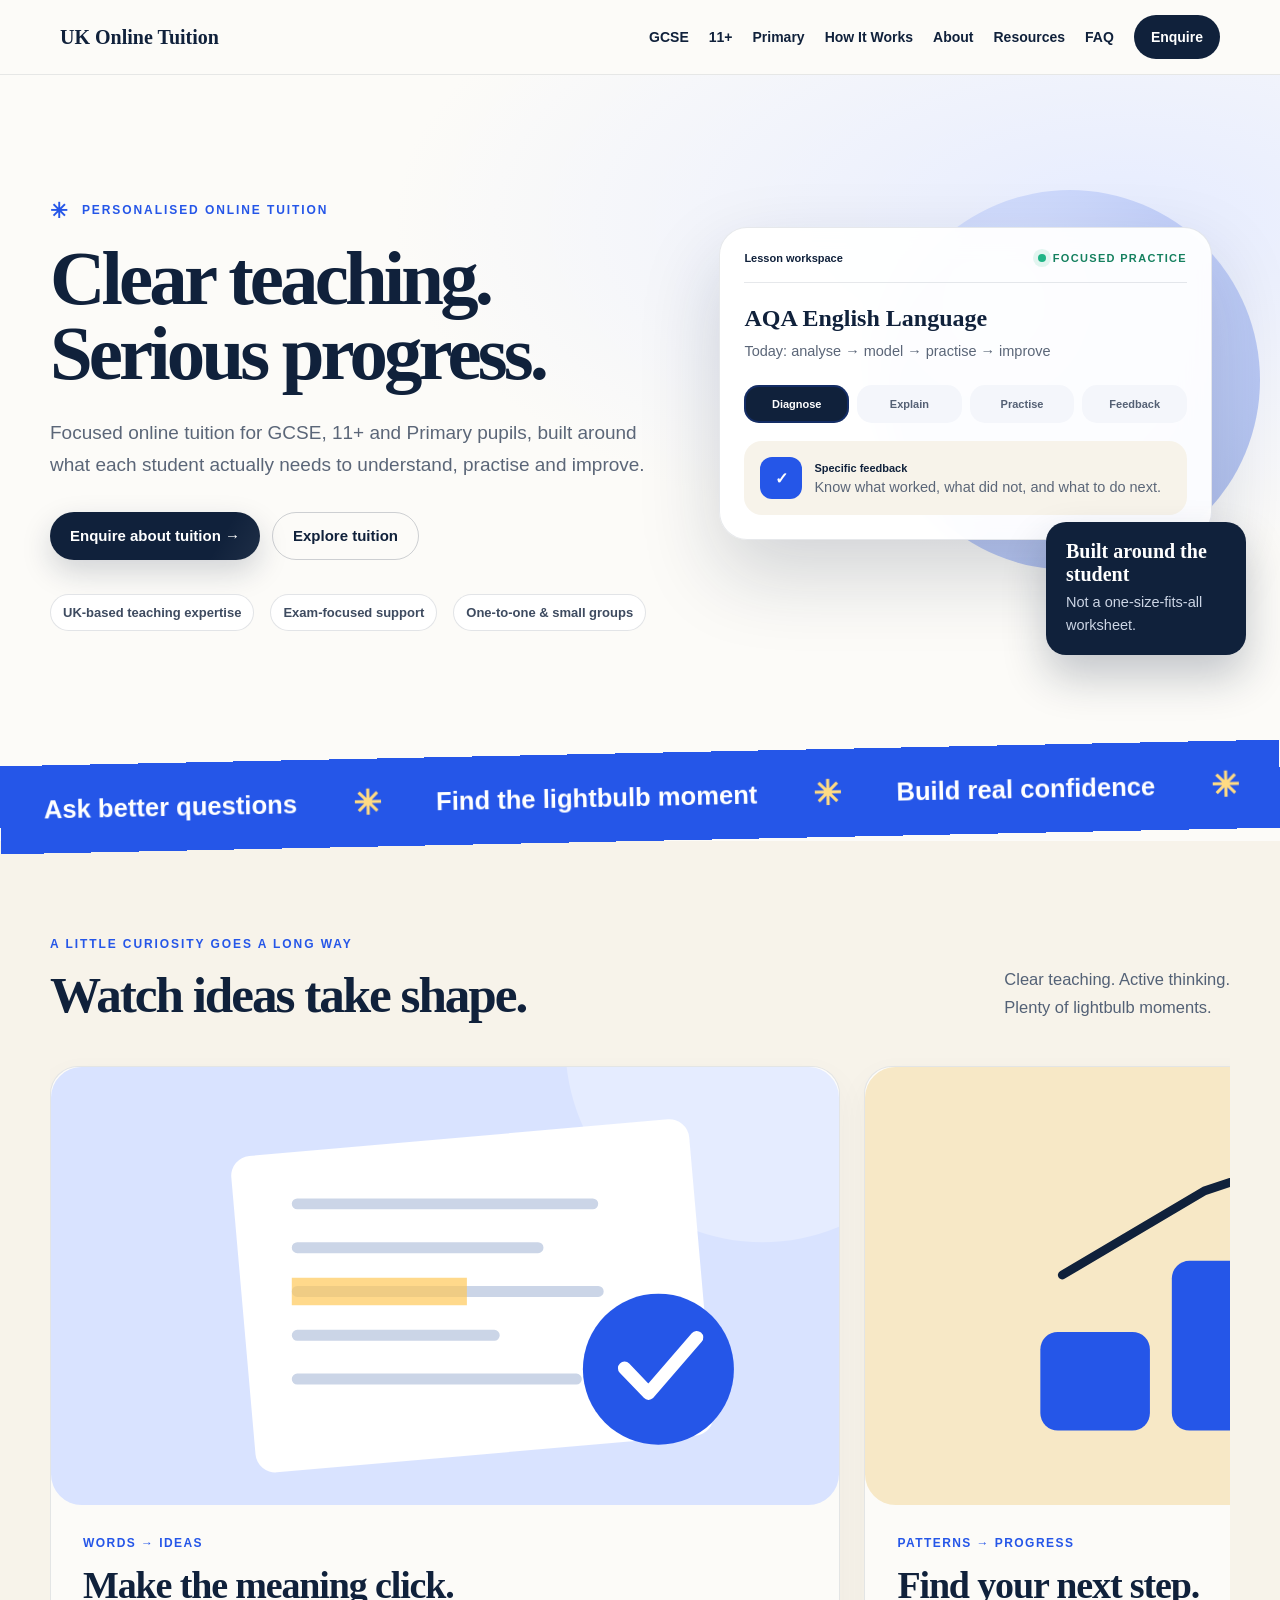
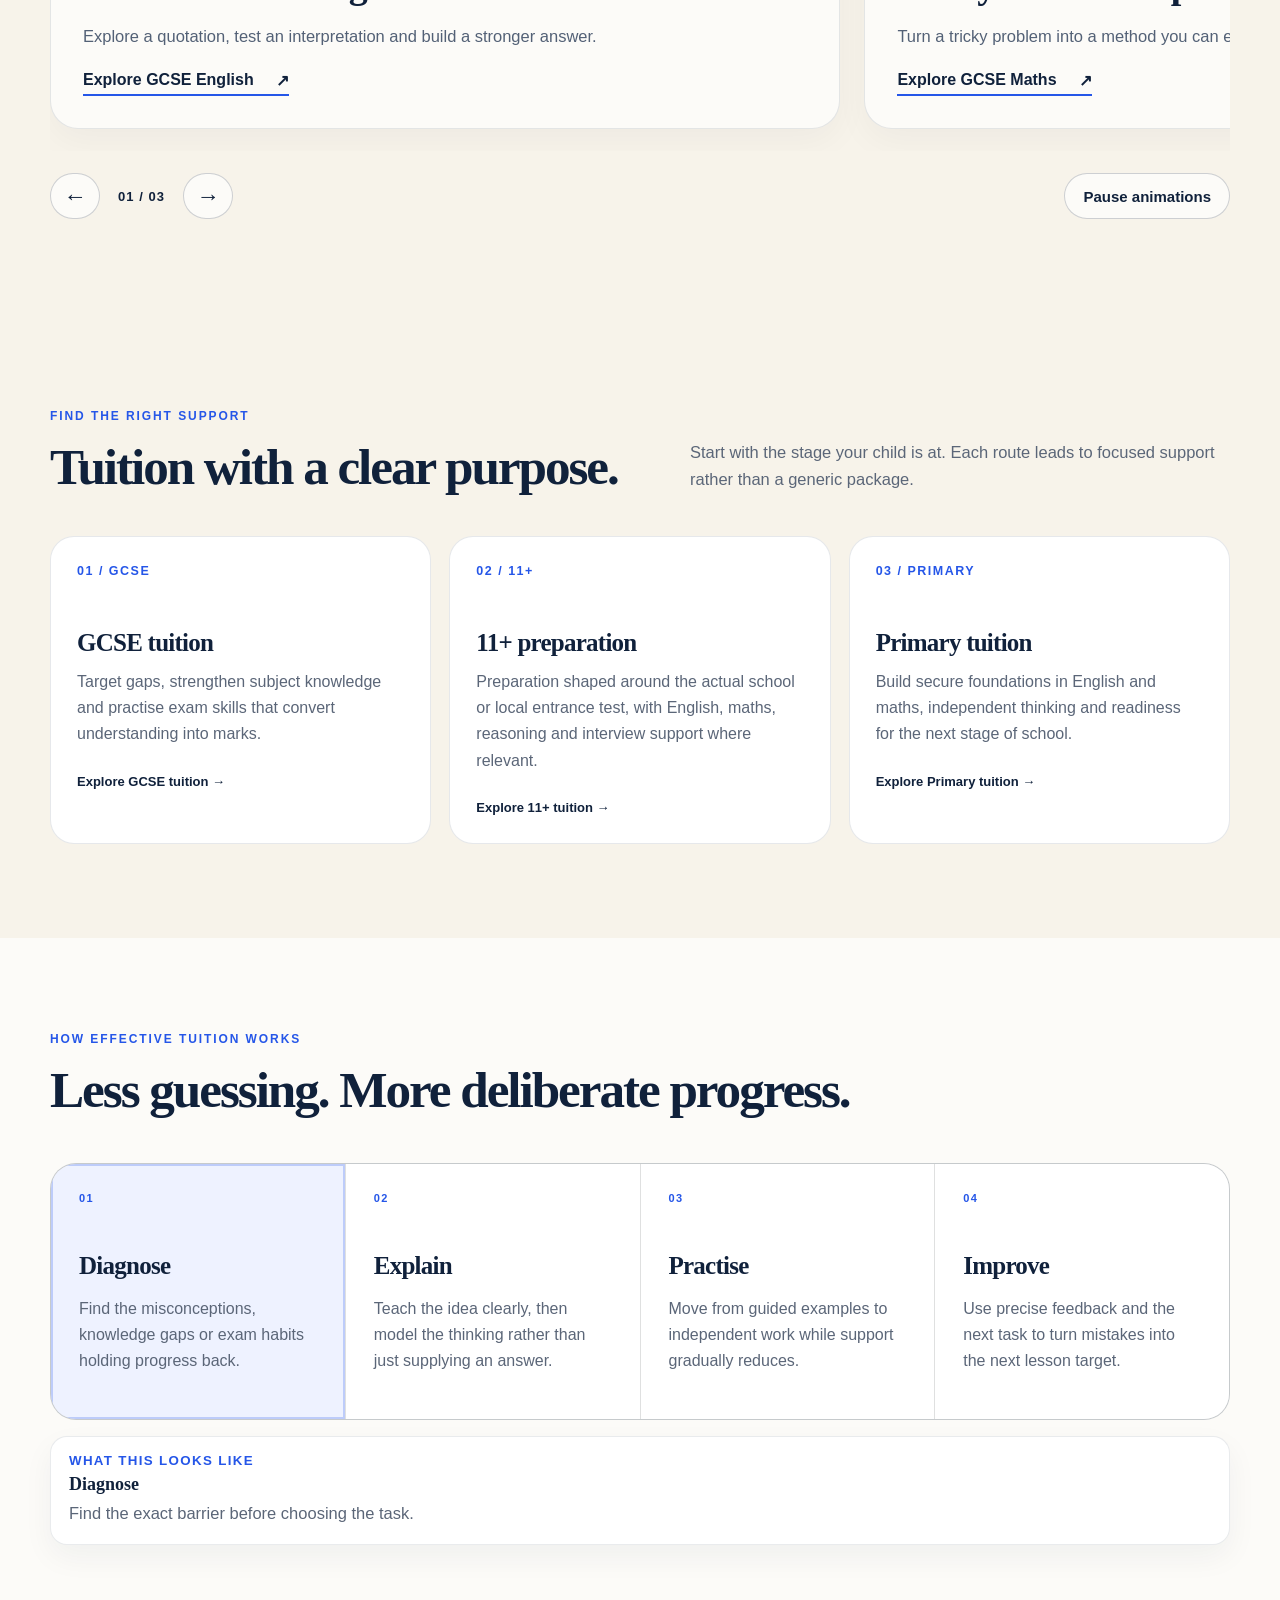
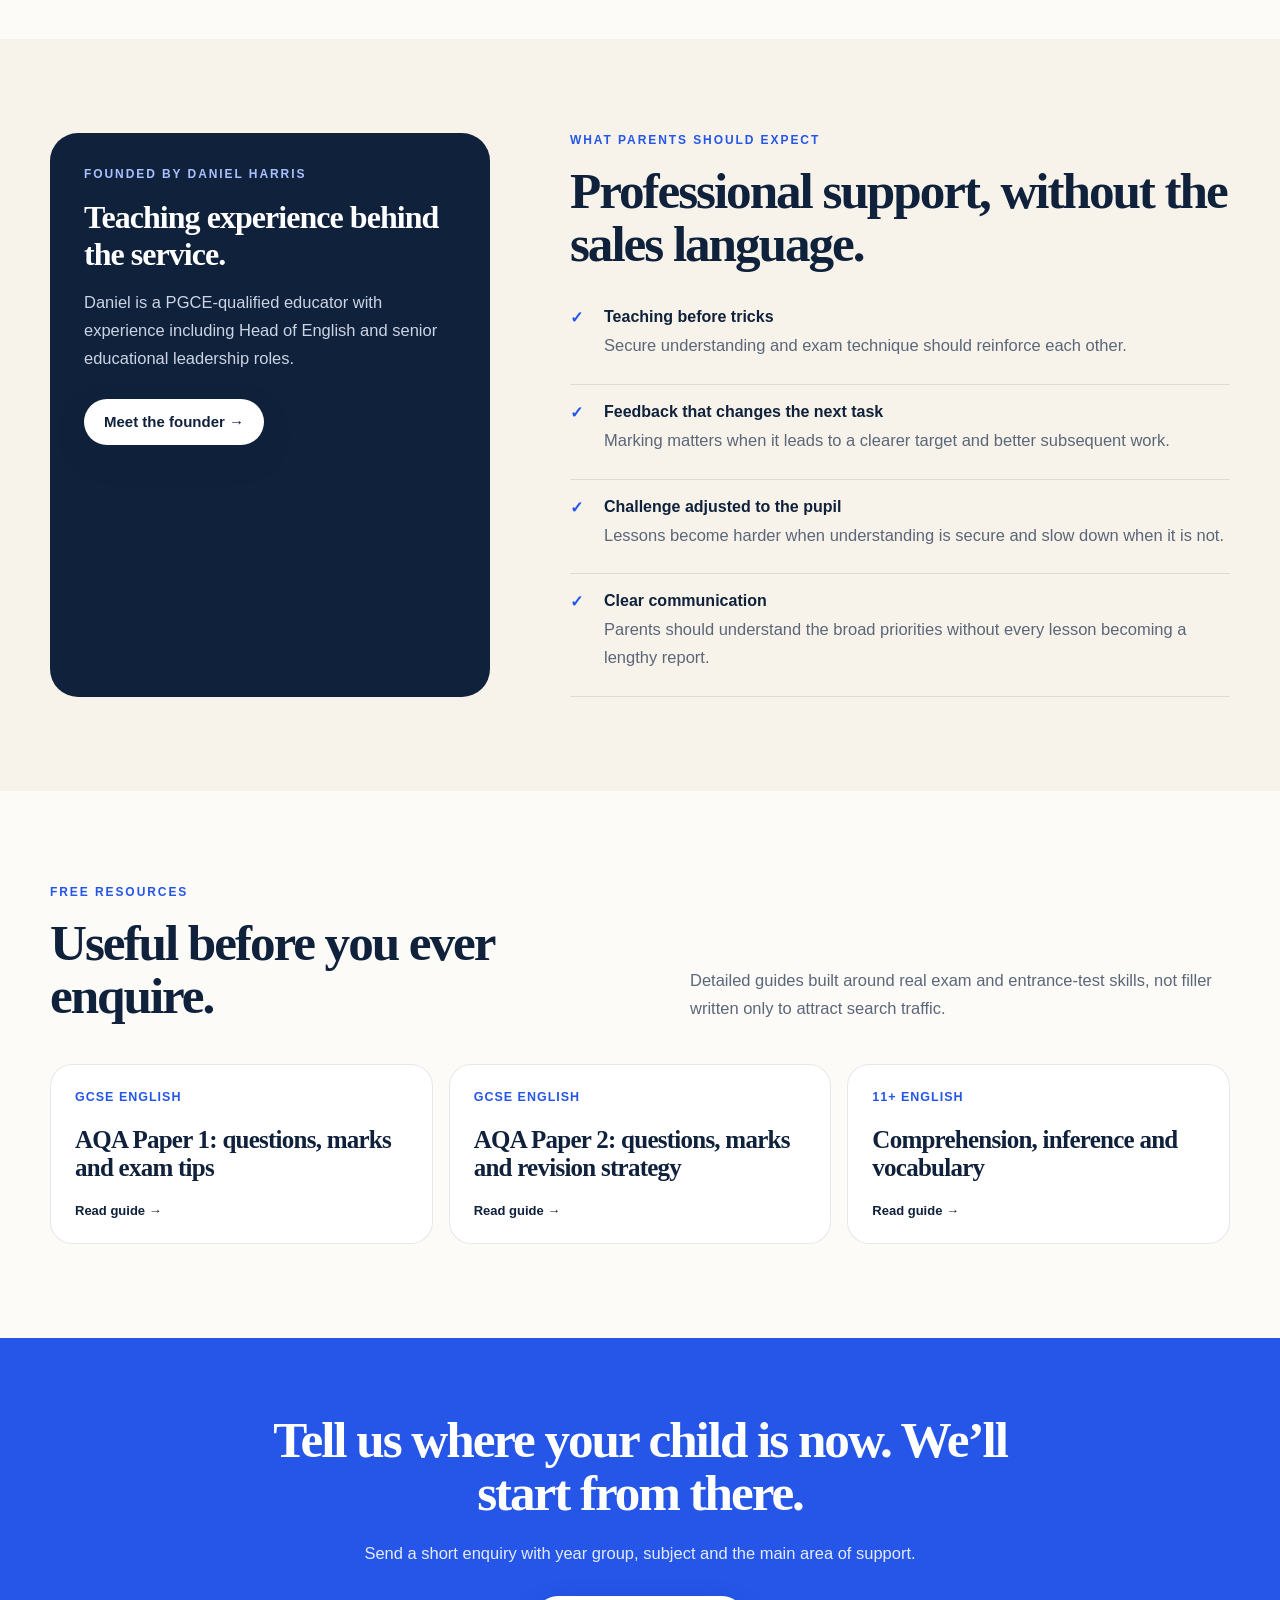
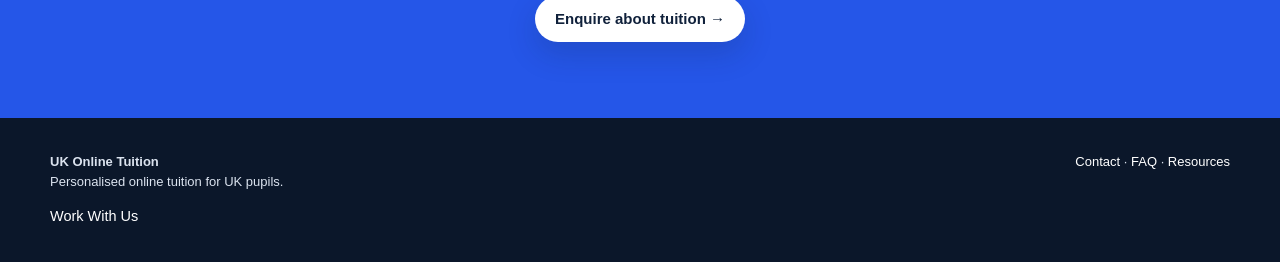
==== commit 5481472e: "Add playful sliding illustrations, floating cards and accessible motion controls" ====
--- a/index.html
+++ b/index.html
@@ -7,4 +7,4 @@
 <meta name="twitter:card" content="summary"><meta name="twitter:title" content="Online Tuition UK | GCSE, 11+ & Primary | UK Online Tuition"><meta name="twitter:description" content="Personalised online tuition for UK pupils across GCSE, 11+ and Primary, with clear explanations, deliberate practice and precise next-step feedback.">
 <meta name="theme-color" content="#10213b">
 <script type="application/ld+json">{"@context":"https://schema.org","@type":"EducationalOrganization","name":"UK Online Tuition","url":"https://www.ukonlinetuition.co.uk/","description":"Personalised online tuition for UK pupils across GCSE, 11+ and Primary."}</script>
-<link rel="icon" href="./assets/favicon.svg" type="image/svg+xml"><link rel="stylesheet" href="assets/live-design.css"></head><body><a class="draft-skip" href="#main-content">Skip to content</a><nav id="ukot-global-nav" class="ukot-canonical-nav" aria-label="Main navigation"><div class="ukot-canonical-navin"><a class="ukot-canonical-brand" href="index.html">UK Online Tuition</a><button type="button" class="ukot-canonical-toggle" aria-expanded="false" aria-controls="ukot-canonical-links">Menu</button><div id="ukot-canonical-links" class="ukot-canonical-links"><a href="gcse/index.html">GCSE</a><a href="11-plus/index.html">11+</a><a href="primary/index.html">Primary</a><a href="how-it-works/index.html">How It Works</a><a href="about/index.html">About</a><a href="resources/index.html">Resources</a><a href="faq/index.html">FAQ</a><a class="ukot-canonical-enquire" href="contact/index.html">Enquire</a></div></div></nav><div id="ukot-home" data-ui2="1"><main id="main-content"><section class="hero"><div class="wrap grid"><div><div class="ey">Personalised online tuition</div><h1>Clear teaching. Serious progress.</h1><p class="lede">Focused online tuition for GCSE, 11+ and Primary pupils, built around what each student actually needs to understand, practise and improve.</p><div class="actions"><a class="btn" href="contact/index.html">Enquire about tuition →</a><a class="btn alt" href="gcse/index.html">Explore tuition</a></div><div class="proof"><span class="pill">UK-based teaching expertise</span><span class="pill">Exam-focused support</span><span class="pill">One-to-one &amp; small groups</span></div></div><div class="visual"><div class="orb"></div><div class="lesson"><div class="lessonhead"><b>Lesson workspace</b><span class="live"><i class="dot"></i>Focused practice</span></div><div class="topic">AQA English Language</div><div class="small">Today: analyse → model → practise → improve</div><div class="steps" role="group" aria-label="Lesson stages"><div class="step on ukot-click" role="button" tabindex="0" aria-pressed="true">Diagnose</div><div class="step ukot-click" role="button" tabindex="0" aria-pressed="false">Explain</div><div class="step ukot-click" role="button" tabindex="0" aria-pressed="false">Practise</div><div class="step ukot-click" role="button" tabindex="0" aria-pressed="false">Feedback</div></div><div class="feedback"><div class="mark">✓</div><div><b>Specific feedback</b><div class="small">Know what worked, what did not, and what to do next.</div></div></div></div><div class="mini"><b>Built around the student</b><span class="small" style="color:#ccd5e5">Not a one-size-fits-all worksheet.</span></div></div></div></section><section class="section cream"><div class="wrap"><div class="intro"><div><div class="ey">Find the right support</div><h2>Tuition with a clear purpose.</h2></div><p>Start with the stage your child is at. Each route leads to focused support rather than a generic package.</p></div><div class="cards"><a class="card" href="gcse/index.html"><div class="num">01 / GCSE</div><h3>GCSE tuition</h3><p>Target gaps, strengthen subject knowledge and practise exam skills that convert understanding into marks.</p><span class="arrow">Explore GCSE tuition →</span></a><a class="card" href="11-plus/index.html"><div class="num">02 / 11+</div><h3>11+ preparation</h3><p>Preparation shaped around the actual school or local entrance test, with English, maths, reasoning and interview support where relevant.</p><span class="arrow">Explore 11+ tuition →</span></a><a class="card" href="primary/index.html"><div class="num">03 / PRIMARY</div><h3>Primary tuition</h3><p>Build secure foundations in English and maths, independent thinking and readiness for the next stage of school.</p><span class="arrow">Explore Primary tuition →</span></a></div></div></section><section class="section"><div class="wrap"><div class="ey">How effective tuition works</div><h2>Less guessing. More deliberate progress.</h2><div class="process" role="group" aria-label="How effective tuition works"><div class="proc ukot-click" role="button" tabindex="0" aria-pressed="true"><span>01</span><h3>Diagnose</h3><p>Find the misconceptions, knowledge gaps or exam habits holding progress back.</p></div><div class="proc ukot-click" role="button" tabindex="0" aria-pressed="false"><span>02</span><h3>Explain</h3><p>Teach the idea clearly, then model the thinking rather than just supplying an answer.</p></div><div class="proc ukot-click" role="button" tabindex="0" aria-pressed="false"><span>03</span><h3>Practise</h3><p>Move from guided examples to independent work while support gradually reduces.</p></div><div class="proc ukot-click" role="button" tabindex="0" aria-pressed="false"><span>04</span><h3>Improve</h3><p>Use precise feedback and the next task to turn mistakes into the next lesson target.</p></div></div><div class="ukot-dyn" aria-live="polite"><small>What this looks like</small><b>Diagnose</b><p>Find the exact barrier before choosing the task.</p></div></div></section><section class="section cream"><div class="wrap trust"><div class="cred"><div class="ey">Founded by Daniel Harris</div><h3>Teaching experience behind the service.</h3><p>Daniel is a PGCE-qualified educator with experience including Head of English and senior educational leadership roles.</p><a class="btn" style="background:#fff;color:#10213b!important;margin-top:10px" href="about/index.html">Meet the founder →</a></div><div><div class="ey">What parents should expect</div><h2>Professional support, without the sales language.</h2><div class="ticks" style="margin-top:38px"><div class="tick"><b>Teaching before tricks</b><p>Secure understanding and exam technique should reinforce each other.</p></div><div class="tick"><b>Feedback that changes the next task</b><p>Marking matters when it leads to a clearer target and better subsequent work.</p></div><div class="tick"><b>Challenge adjusted to the pupil</b><p>Lessons become harder when understanding is secure and slow down when it is not.</p></div><div class="tick"><b>Clear communication</b><p>Parents should understand the broad priorities without every lesson becoming a lengthy report.</p></div></div></div></div></section><section class="section"><div class="wrap"><div class="intro"><div><div class="ey">Free resources</div><h2>Useful before you ever enquire.</h2></div><p>Detailed guides built around real exam and entrance-test skills, not filler written only to attract search traffic.</p></div><div class="resources"><a class="res" href="https://www.ukonlinetuition.co.uk/post/aqa-gcse-english-language-paper-1"><small>GCSE English</small><h3>AQA Paper 1: questions, marks and exam tips</h3><span class="arrow">Read guide →</span></a><a class="res" href="https://www.ukonlinetuition.co.uk/post/aqa-gcse-english-language-paper-2"><small>GCSE English</small><h3>AQA Paper 2: questions, marks and revision strategy</h3><span class="arrow">Read guide →</span></a><a class="res" href="https://www.ukonlinetuition.co.uk/post/11-plus-english-comprehension-inference-vocabulary"><small>11+ English</small><h3>Comprehension, inference and vocabulary</h3><span class="arrow">Read guide →</span></a></div></div></section><section class="cta"><div class="wrap"><h2>Tell us where your child is now. We’ll start from there.</h2><p>Send a short enquiry with year group, subject and the main area of support.</p><a class="btn" href="contact/index.html">Enquire about tuition →</a></div></section></main><footer class="foot"><div class="wrap footin"><div><b>UK Online Tuition</b><br>Personalised online tuition for UK pupils.</div><div><a href="contact/index.html">Contact</a> · <a href="faq/index.html">FAQ</a> · <a href="resources/index.html">Resources</a></div></div><div class="wrap draft-work-link"><a href="work-with-us/index.html">Work With Us</a></div></footer></div><script src="assets/main.js" defer></script><script src="assets/live-design.js" defer></script></body></html>+<link rel="icon" href="./assets/favicon.svg" type="image/svg+xml"><link rel="stylesheet" href="assets/live-design.css"><link rel="stylesheet" href="assets/motion.css"></head><body><a class="draft-skip" href="#main-content">Skip to content</a><nav id="ukot-global-nav" class="ukot-canonical-nav" aria-label="Main navigation"><div class="ukot-canonical-navin"><a class="ukot-canonical-brand" href="index.html">UK Online Tuition</a><button type="button" class="ukot-canonical-toggle" aria-expanded="false" aria-controls="ukot-canonical-links">Menu</button><div id="ukot-canonical-links" class="ukot-canonical-links"><a href="gcse/index.html">GCSE</a><a href="11-plus/index.html">11+</a><a href="primary/index.html">Primary</a><a href="how-it-works/index.html">How It Works</a><a href="about/index.html">About</a><a href="resources/index.html">Resources</a><a href="faq/index.html">FAQ</a><a class="ukot-canonical-enquire" href="contact/index.html">Enquire</a></div></div></nav><div id="ukot-home" data-ui2="1"><main id="main-content"><section class="hero"><div class="wrap grid"><div><div class="ey">Personalised online tuition</div><h1>Clear teaching. Serious progress.</h1><p class="lede">Focused online tuition for GCSE, 11+ and Primary pupils, built around what each student actually needs to understand, practise and improve.</p><div class="actions"><a class="btn" href="contact/index.html">Enquire about tuition →</a><a class="btn alt" href="gcse/index.html">Explore tuition</a></div><div class="proof"><span class="pill">UK-based teaching expertise</span><span class="pill">Exam-focused support</span><span class="pill">One-to-one &amp; small groups</span></div></div><div class="visual"><div class="orb"></div><div class="lesson"><div class="lessonhead"><b>Lesson workspace</b><span class="live"><i class="dot"></i>Focused practice</span></div><div class="topic">AQA English Language</div><div class="small">Today: analyse → model → practise → improve</div><div class="steps" role="group" aria-label="Lesson stages"><div class="step on ukot-click" role="button" tabindex="0" aria-pressed="true">Diagnose</div><div class="step ukot-click" role="button" tabindex="0" aria-pressed="false">Explain</div><div class="step ukot-click" role="button" tabindex="0" aria-pressed="false">Practise</div><div class="step ukot-click" role="button" tabindex="0" aria-pressed="false">Feedback</div></div><div class="feedback"><div class="mark">✓</div><div><b>Specific feedback</b><div class="small">Know what worked, what did not, and what to do next.</div></div></div></div><div class="mini"><b>Built around the student</b><span class="small" style="color:#ccd5e5">Not a one-size-fits-all worksheet.</span></div></div></div></section><div class="motion-ribbon" aria-label="Our teaching approach"><div class="motion-ribbon-track"><span>Ask better questions</span><span aria-hidden="true">✳</span><span>Find the lightbulb moment</span><span aria-hidden="true">✳</span><span>Build real confidence</span><span aria-hidden="true">✳</span><span>Keep moving forward</span></div></div><section class="motion-showcase" aria-labelledby="showcase-title"><div class="wrap"><div class="motion-heading"><div><div class="ey">A little curiosity goes a long way</div><h2 id="showcase-title">Watch ideas take shape.</h2></div><p>Clear teaching. Active thinking.<br>Plenty of lightbulb moments.</p></div><div class="motion-carousel" role="region" aria-roledescription="carousel" aria-label="Illustrated tuition subjects"><div class="motion-track" tabindex="0" aria-label="Swipe or use arrow keys to browse tuition subjects"><article class="motion-slide" aria-label="1 of 3"><img src="assets/showcase-english.svg" width="720" height="400" alt="A highlighted notebook with a blue feedback tick" loading="lazy"><div class="motion-caption"><span>WORDS → IDEAS</span><h3>Make the meaning click.</h3><p>Explore a quotation, test an interpretation and build a stronger answer.</p><a href="gcse/index.html">Explore GCSE English <span aria-hidden="true">↗</span></a></div></article><article class="motion-slide" aria-label="2 of 3"><img src="assets/showcase-maths.svg" width="720" height="400" alt="Blue stepping blocks and a maths symbol" loading="lazy"><div class="motion-caption"><span>PATTERNS → PROGRESS</span><h3>Find your next step.</h3><p>Turn a tricky problem into a method you can explain and use.</p><a href="gcse/index.html">Explore GCSE Maths <span aria-hidden="true">↗</span></a></div></article><article class="motion-slide" aria-label="3 of 3"><img src="assets/showcase-primary.svg" width="720" height="400" alt="An illustrated rocket surrounded by stars" loading="lazy"><div class="motion-caption"><span>CURIOSITY → CONFIDENCE</span><h3>Small steps. Big discoveries.</h3><p>Build secure foundations through clear explanations and purposeful practice.</p><a href="primary/index.html">Explore Primary tuition <span aria-hidden="true">↗</span></a></div></article></div><div class="motion-controls"><div class="motion-arrows"><button type="button" data-slide="-1" aria-label="Previous subject">←</button><span id="slide-position" aria-live="polite">01 / 03</span><button type="button" data-slide="1" aria-label="Next subject">→</button></div><button type="button" id="motion-toggle" aria-pressed="false">Pause animations</button></div></div></div></section><section class="section cream"><div class="wrap"><div class="intro"><div><div class="ey">Find the right support</div><h2>Tuition with a clear purpose.</h2></div><p>Start with the stage your child is at. Each route leads to focused support rather than a generic package.</p></div><div class="cards"><a class="card" href="gcse/index.html"><div class="num">01 / GCSE</div><h3>GCSE tuition</h3><p>Target gaps, strengthen subject knowledge and practise exam skills that convert understanding into marks.</p><span class="arrow">Explore GCSE tuition →</span></a><a class="card" href="11-plus/index.html"><div class="num">02 / 11+</div><h3>11+ preparation</h3><p>Preparation shaped around the actual school or local entrance test, with English, maths, reasoning and interview support where relevant.</p><span class="arrow">Explore 11+ tuition →</span></a><a class="card" href="primary/index.html"><div class="num">03 / PRIMARY</div><h3>Primary tuition</h3><p>Build secure foundations in English and maths, independent thinking and readiness for the next stage of school.</p><span class="arrow">Explore Primary tuition →</span></a></div></div></section><section class="section"><div class="wrap"><div class="ey">How effective tuition works</div><h2>Less guessing. More deliberate progress.</h2><div class="process" role="group" aria-label="How effective tuition works"><div class="proc ukot-click" role="button" tabindex="0" aria-pressed="true"><span>01</span><h3>Diagnose</h3><p>Find the misconceptions, knowledge gaps or exam habits holding progress back.</p></div><div class="proc ukot-click" role="button" tabindex="0" aria-pressed="false"><span>02</span><h3>Explain</h3><p>Teach the idea clearly, then model the thinking rather than just supplying an answer.</p></div><div class="proc ukot-click" role="button" tabindex="0" aria-pressed="false"><span>03</span><h3>Practise</h3><p>Move from guided examples to independent work while support gradually reduces.</p></div><div class="proc ukot-click" role="button" tabindex="0" aria-pressed="false"><span>04</span><h3>Improve</h3><p>Use precise feedback and the next task to turn mistakes into the next lesson target.</p></div></div><div class="ukot-dyn" aria-live="polite"><small>What this looks like</small><b>Diagnose</b><p>Find the exact barrier before choosing the task.</p></div></div></section><section class="section cream"><div class="wrap trust"><div class="cred"><div class="ey">Founded by Daniel Harris</div><h3>Teaching experience behind the service.</h3><p>Daniel is a PGCE-qualified educator with experience including Head of English and senior educational leadership roles.</p><a class="btn" style="background:#fff;color:#10213b!important;margin-top:10px" href="about/index.html">Meet the founder →</a></div><div><div class="ey">What parents should expect</div><h2>Professional support, without the sales language.</h2><div class="ticks" style="margin-top:38px"><div class="tick"><b>Teaching before tricks</b><p>Secure understanding and exam technique should reinforce each other.</p></div><div class="tick"><b>Feedback that changes the next task</b><p>Marking matters when it leads to a clearer target and better subsequent work.</p></div><div class="tick"><b>Challenge adjusted to the pupil</b><p>Lessons become harder when understanding is secure and slow down when it is not.</p></div><div class="tick"><b>Clear communication</b><p>Parents should understand the broad priorities without every lesson becoming a lengthy report.</p></div></div></div></div></section><section class="section"><div class="wrap"><div class="intro"><div><div class="ey">Free resources</div><h2>Useful before you ever enquire.</h2></div><p>Detailed guides built around real exam and entrance-test skills, not filler written only to attract search traffic.</p></div><div class="resources"><a class="res" href="https://www.ukonlinetuition.co.uk/post/aqa-gcse-english-language-paper-1"><small>GCSE English</small><h3>AQA Paper 1: questions, marks and exam tips</h3><span class="arrow">Read guide →</span></a><a class="res" href="https://www.ukonlinetuition.co.uk/post/aqa-gcse-english-language-paper-2"><small>GCSE English</small><h3>AQA Paper 2: questions, marks and revision strategy</h3><span class="arrow">Read guide →</span></a><a class="res" href="https://www.ukonlinetuition.co.uk/post/11-plus-english-comprehension-inference-vocabulary"><small>11+ English</small><h3>Comprehension, inference and vocabulary</h3><span class="arrow">Read guide →</span></a></div></div></section><section class="cta"><div class="wrap"><h2>Tell us where your child is now. We’ll start from there.</h2><p>Send a short enquiry with year group, subject and the main area of support.</p><a class="btn" href="contact/index.html">Enquire about tuition →</a></div></section></main><footer class="foot"><div class="wrap footin"><div><b>UK Online Tuition</b><br>Personalised online tuition for UK pupils.</div><div><a href="contact/index.html">Contact</a> · <a href="faq/index.html">FAQ</a> · <a href="resources/index.html">Resources</a></div></div><div class="wrap draft-work-link"><a href="work-with-us/index.html">Work With Us</a></div></footer></div><script src="assets/main.js" defer></script><script src="assets/live-design.js" defer></script><script src="assets/motion.js" defer></script></body></html>
--- a/assets/motion.css
+++ b/assets/motion.css
@@ -0,0 +1,30 @@
+/* Playful visual layer, entirely local to the draft. */
+:root{--motion-blue:#2556e8;--motion-navy:#10213b}
+#ukot-home .hero{background:radial-gradient(ellipse at 88% 22%,#e6ecff 0,transparent 46%),#fcfbf8}
+#ukot-home .hero .ey:before{content:'✳';display:inline-block;font-size:21px;vertical-align:middle;margin-right:12px;color:#2556e8;animation:star-turn 16s linear infinite}
+#ukot-home .orb{animation:orb-drift 12s ease-in-out infinite alternate}
+#ukot-home .lesson{animation:card-float 7s ease-in-out infinite!important}
+#ukot-home .mini{animation:card-float 8s ease-in-out -3s infinite!important}
+#ukot-home .btn,#ukot-service .btn,#ukot-about .btn,#ukot-how .btn,#ukot-work .btn{transition:transform .22s ease,box-shadow .22s ease;background-image:linear-gradient(120deg,transparent 35%,#ffffff18 50%,transparent 65%);background-size:240% 100%}
+#ukot-home .btn:hover,#ukot-service .btn:hover{transform:translateY(-3px);background-position:100% 0;box-shadow:0 14px 32px #2556e82b}
+#ukot-home .card,#ukot-home .res,#ukot-service .card,#ukot-lib .card{transition:transform .25s ease,box-shadow .25s ease,border-color .25s ease}
+#ukot-home .card:hover,#ukot-home .res:hover,#ukot-service .card:hover,#ukot-lib .card:hover{transform:translateY(-7px) rotate(-.5deg);box-shadow:0 22px 45px #10213b18;border-color:#2556e87a}
+#ukot-home .motion-ribbon{overflow:hidden;background:#2556e8;color:#fff;padding:24px 0;transform:rotate(-1.2deg);margin:12px 0 0}
+#ukot-home .motion-ribbon-track{display:flex;align-items:center;justify-content:space-around;gap:48px;width:max-content;min-width:125%;animation:text-drift 22s ease-in-out infinite alternate;font-size:clamp(18px,2vw,28px);font-weight:700;padding:0 40px;white-space:nowrap}
+#ukot-home .motion-ribbon-track span:nth-child(even){font-size:34px;color:#ffdb83}
+#ukot-home .motion-showcase{padding:96px 0;background:#f7f3ea;overflow:hidden}
+#ukot-home .motion-heading{display:flex;justify-content:space-between;gap:32px;align-items:end;margin-bottom:36px}
+#ukot-home .motion-heading h2{max-width:630px}#ukot-home .motion-heading p{color:#536176;margin:0}
+#ukot-home .motion-track{display:flex;gap:24px;overflow-x:auto;scroll-snap-type:x mandatory;scrollbar-width:thin;scrollbar-color:#2556e8 #e4e1db;padding:8px 0 22px;overscroll-behavior-x:contain}
+#ukot-home .motion-slide{flex:0 0 calc(68% - 12px);min-width:0;scroll-snap-align:start;background:#fcfbf8;border:1px solid #10213b1a;border-radius:28px;overflow:hidden;box-shadow:0 12px 34px #10213b0a;transition:transform .25s}
+#ukot-home .motion-slide img{display:block;width:100%;height:auto;aspect-ratio:1.8;object-fit:cover}
+#ukot-home .motion-caption{padding:28px 32px 32px}#ukot-home .motion-caption>span{font-size:12px;letter-spacing:.12em;font-weight:800;color:#2556e8}
+#ukot-home .motion-caption h3{font-size:clamp(25px,3vw,38px);margin-top:12px}#ukot-home .motion-caption p{color:#536176;max-width:580px}#ukot-home .motion-caption a{display:inline-flex;gap:22px;font-weight:750;color:#10213b;border-bottom:2px solid #2556e8;padding:4px 0}
+#ukot-home .motion-controls{display:flex;justify-content:space-between;align-items:center;gap:18px;margin-top:22px}#ukot-home .motion-arrows{display:flex;gap:18px;align-items:center}#ukot-home .motion-controls button{border:1px solid #10213b33;background:#fcfbf8;color:#10213b;font:700 15px 'Segoe UI',sans-serif;padding:12px 18px;border-radius:999px;min-height:46px;cursor:pointer}#ukot-home .motion-arrows button{font-size:23px;width:50px;padding:8px}#slide-position{font-size:13px;font-weight:800;letter-spacing:.08em}
+#ukot-home .motion-controls button:hover{background:#10213b;color:white}.motion-paused #ukot-home *{animation-play-state:paused!important}
+@keyframes card-float{0%,100%{transform:translateY(0)}50%{transform:translateY(-9px)}}@keyframes orb-drift{from{transform:translate(0,0) scale(.97)}to{transform:translate(14px,10px) scale(1.04)}}@keyframes star-turn{to{transform:rotate(360deg)}}@keyframes text-drift{from{transform:translateX(0)}to{transform:translateX(-25%)}}
+@media(max-width:700px){#ukot-home .motion-showcase{padding:60px 0}#ukot-home .motion-heading{display:block}#ukot-home .motion-heading p{margin-top:20px}#ukot-home .motion-slide{flex-basis:88%}#ukot-home .motion-caption{padding:24px}#ukot-home .motion-controls{flex-wrap:wrap}#ukot-home .motion-ribbon{padding:18px 0}#ukot-home .motion-ribbon-track{font-size:20px;gap:28px;animation-duration:28s}#ukot-home .lesson{animation:none!important}}
+@media(prefers-reduced-motion:reduce){#ukot-home *{animation:none!important;scroll-behavior:auto!important}#ukot-home .motion-ribbon{transform:none}#ukot-home .motion-ribbon-track{width:auto;min-width:0;white-space:normal;flex-wrap:wrap;gap:20px;justify-content:center}#ukot-home .card:hover,#ukot-home .res:hover,#ukot-service .card:hover,#ukot-lib .card:hover{transform:none}}
+
+#ukot-home{overflow-x:clip}
+@media(prefers-reduced-motion:reduce){#ukot-home .lesson,#ukot-home .mini,#ukot-home .orb,#ukot-home .hero .ey:before,#ukot-home .motion-ribbon-track{animation:none!important}}
